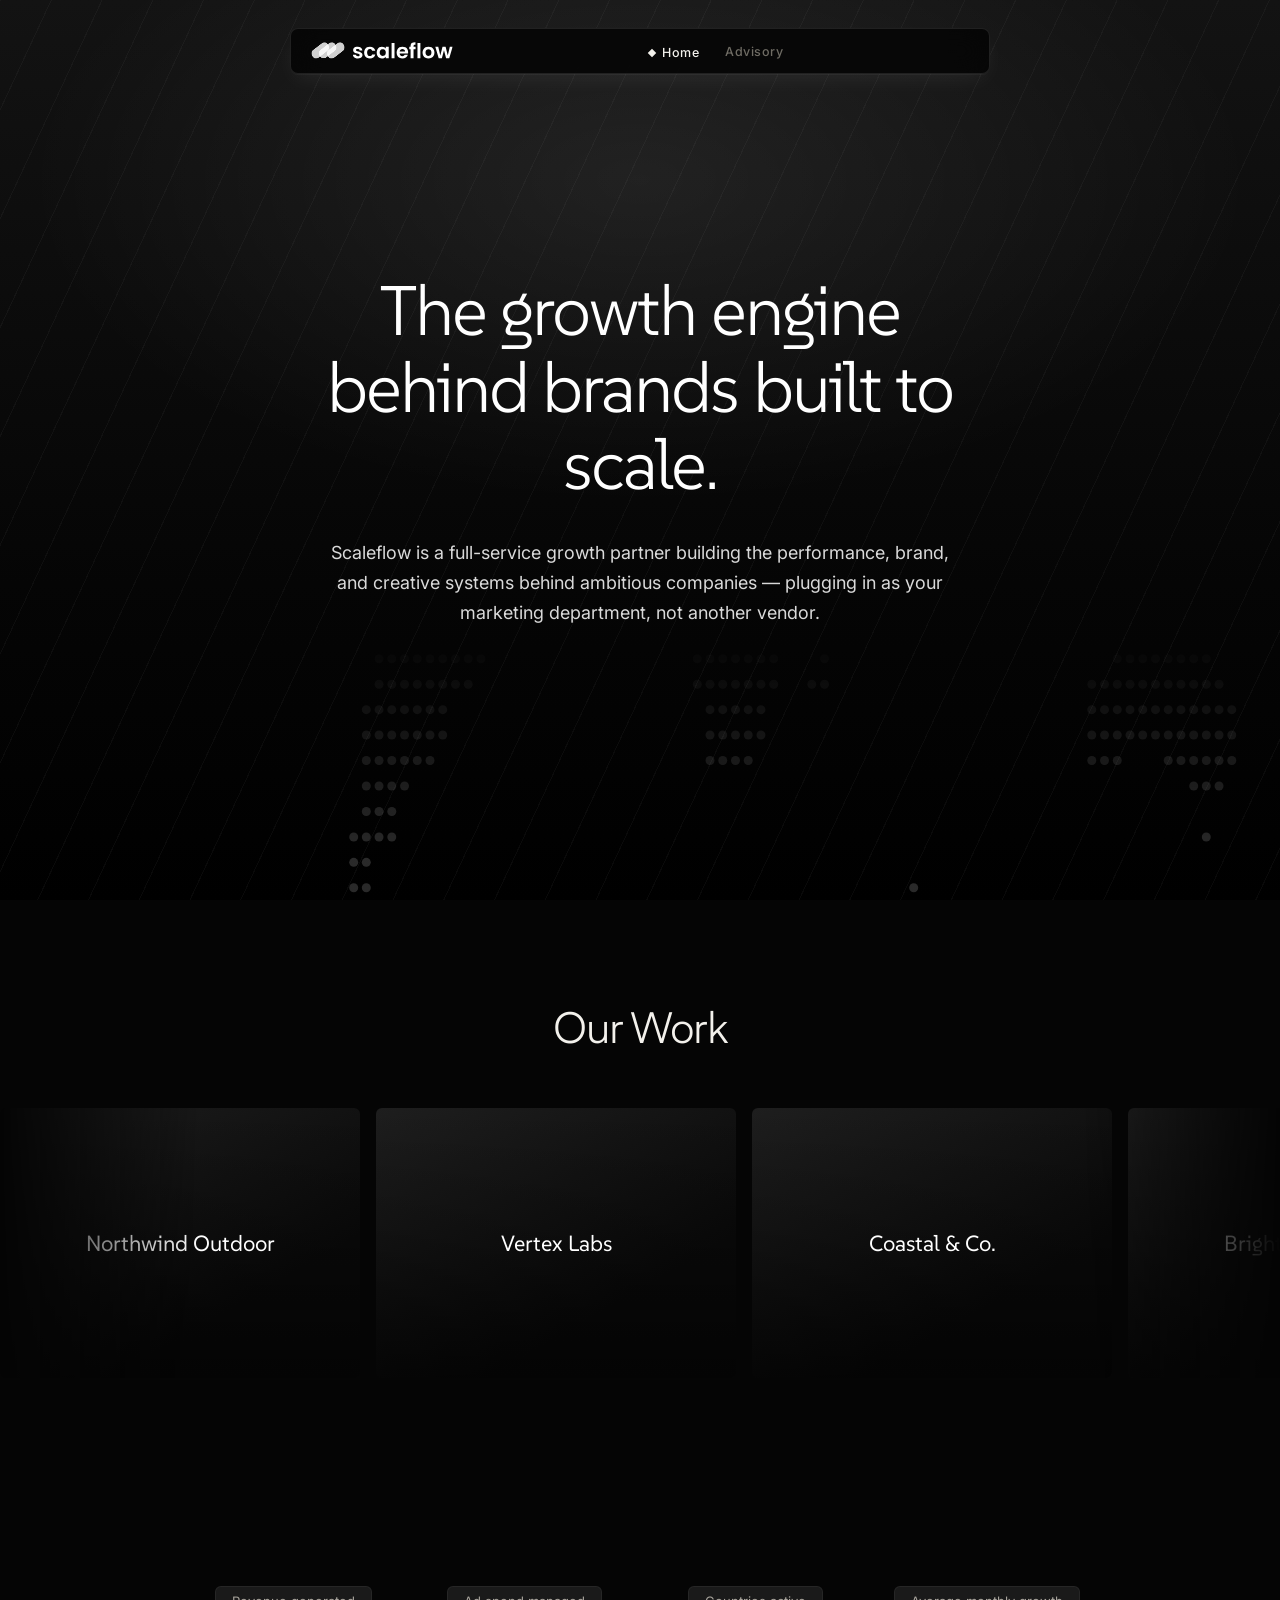
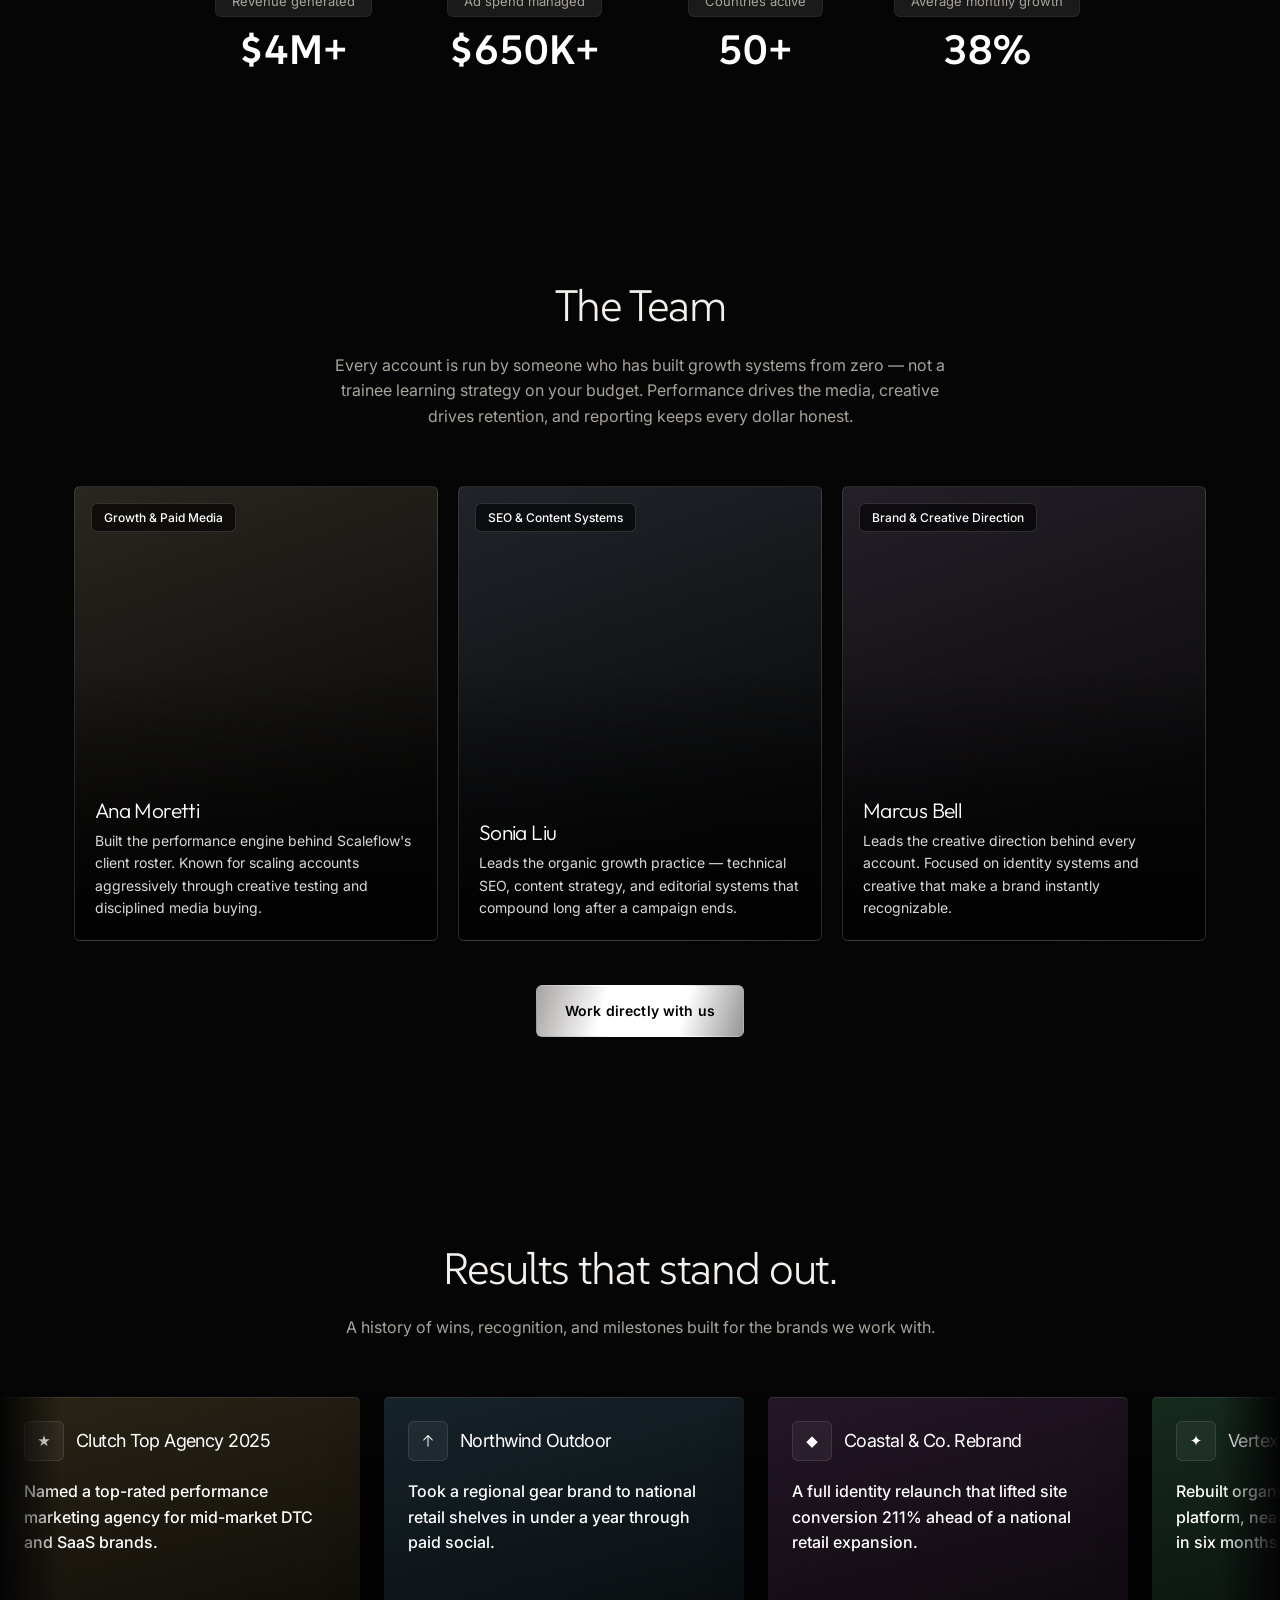
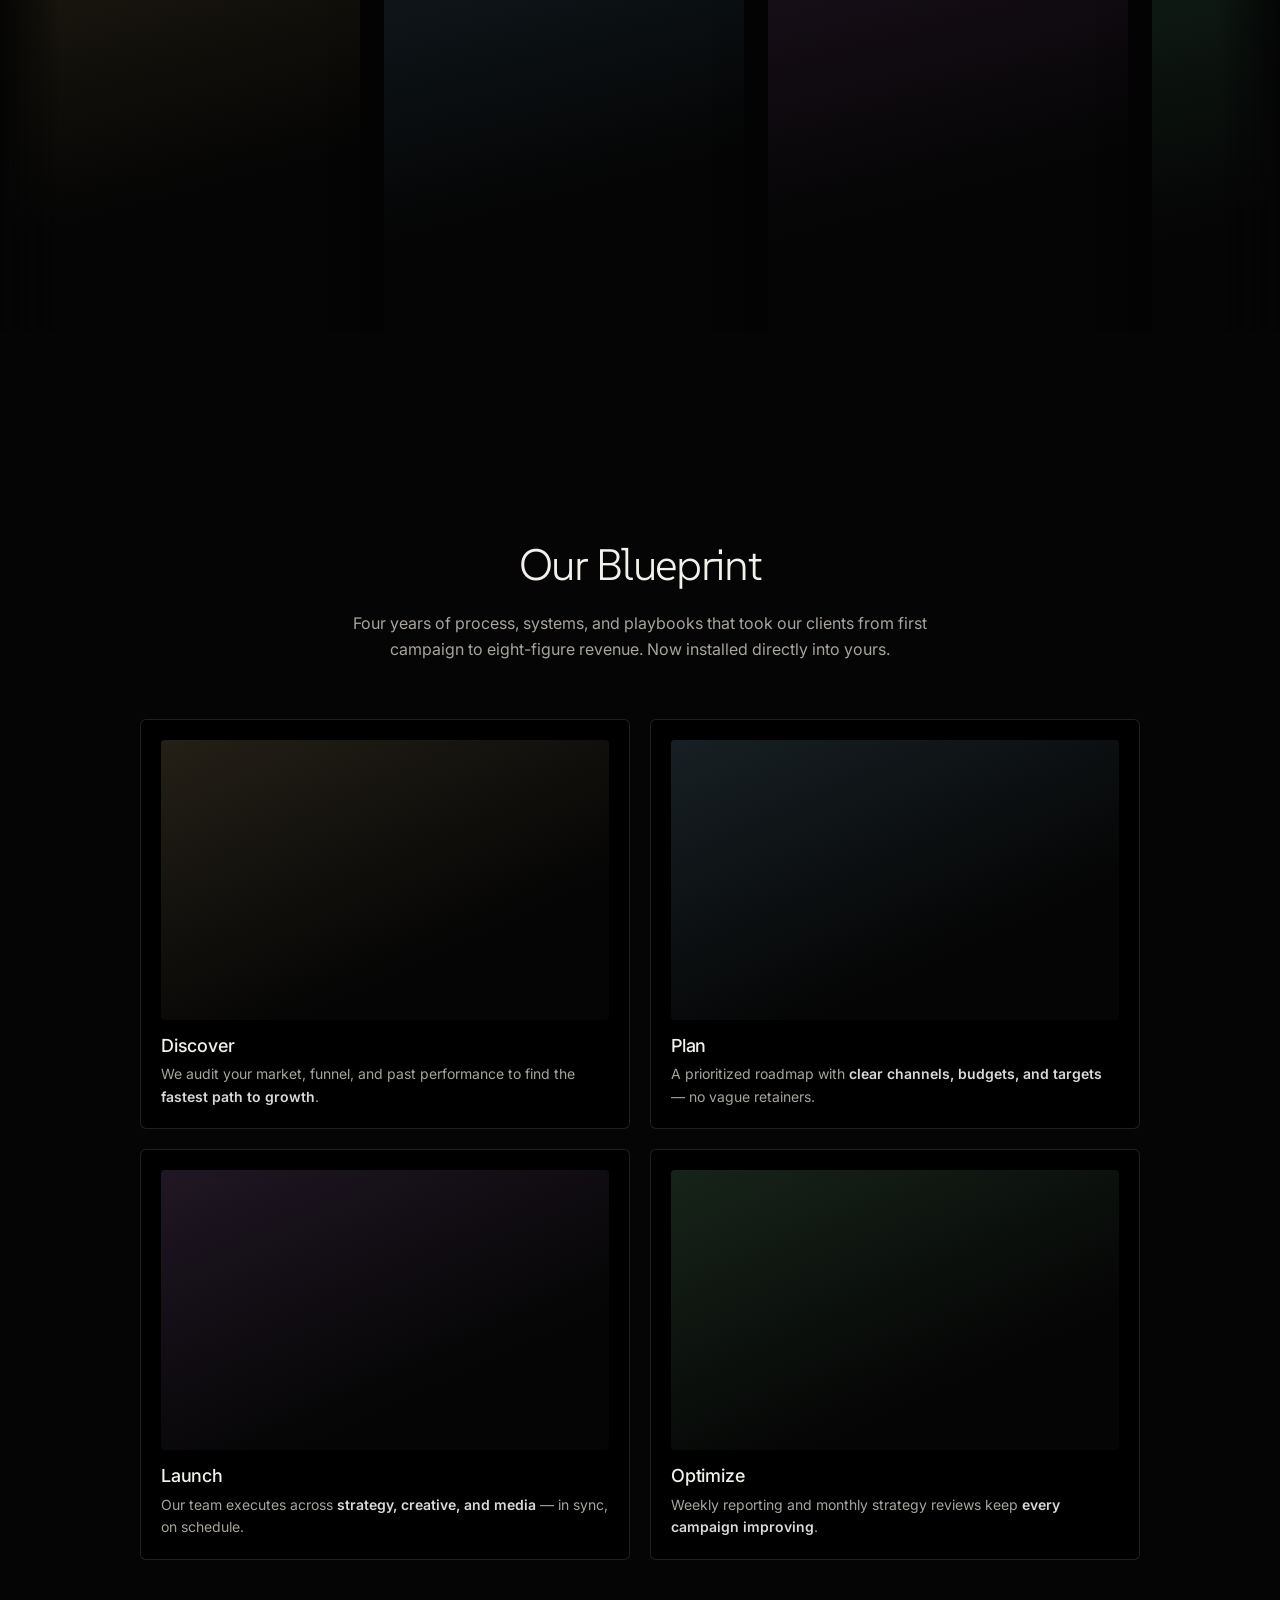
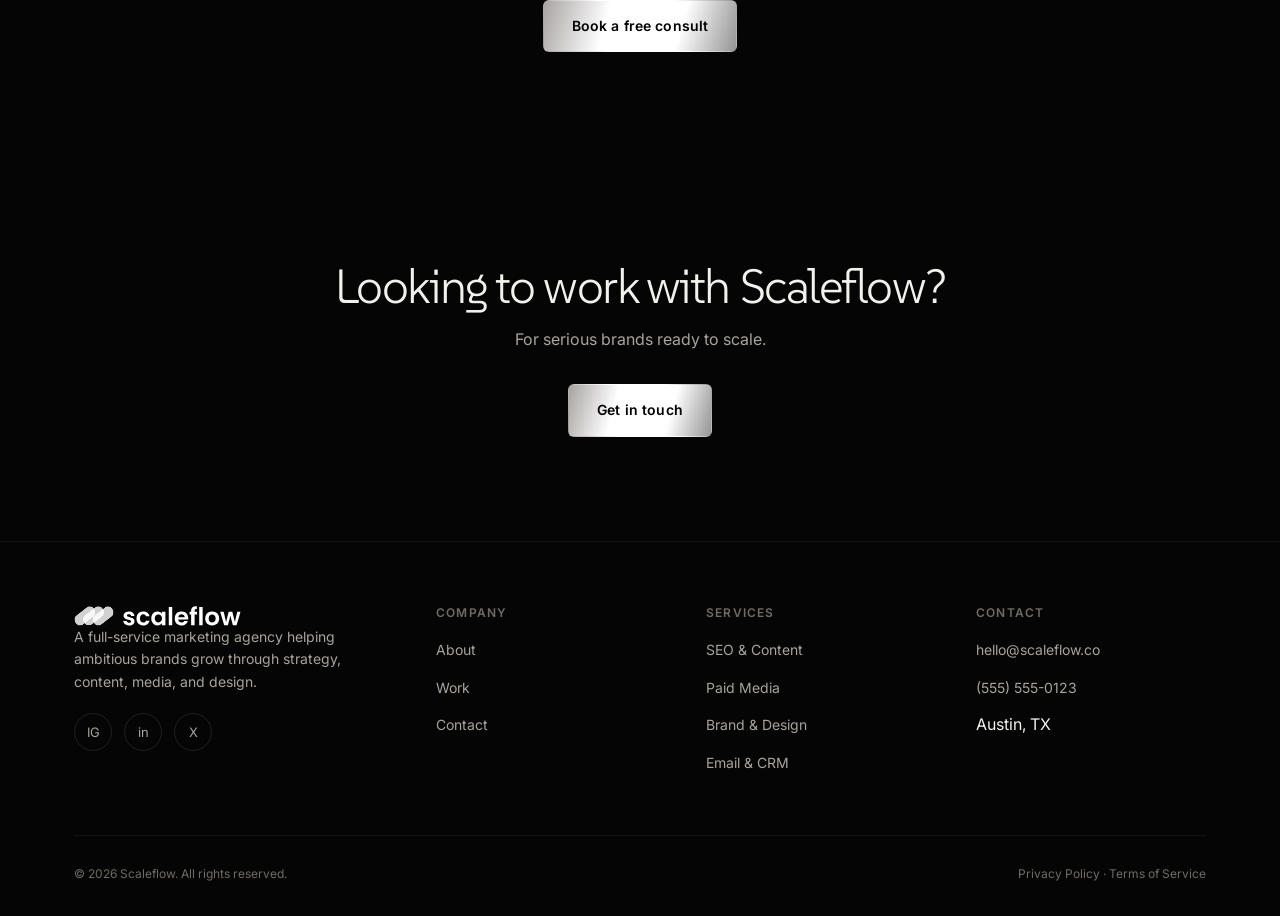
==== index.html @ e38a8d6c "Update countries active stat to 50+ and make stat numbers bolder Co-Authored-By: Claude Sonnet 5 <no" ====
<!DOCTYPE html>
<html lang="en">
<head>
  <meta charset="UTF-8" />
  <meta name="viewport" content="width=device-width, initial-scale=1.0" />
  <title>Scaleflow — Marketing Agency</title>
  <meta name="description" content="Scaleflow is a full-service marketing agency helping ambitious brands grow through strategy, content, paid media, and design." />
  <link rel="icon" type="image/svg+xml" href="images/Scaleflow (1).svg" />
  <link rel="preconnect" href="https://fonts.googleapis.com" />
  <link rel="preconnect" href="https://fonts.gstatic.com" crossorigin />
  <link href="https://fonts.googleapis.com/css2?family=Inter:wght@400;500;600;700&family=Outfit:wght@300;400;500;600;700&family=SUSE:wght@300;400;500;600&family=Cinzel:wght@400;500;600&display=swap" rel="stylesheet" />
  <link rel="stylesheet" href="css/styles.css" />
</head>
<body>

  <header class="site-header">
    <nav class="nav">
      <a href="index.html" class="brand"><img src="images/Scaleflow (3)-cropped.svg" alt="Scaleflow" class="brand-logo" /></a>
      <ul class="nav-links">
        <li><a href="index.html">Home</a></li>
        <li><a href="advisory.html">Advisory</a></li>
      </ul>
      <div class="nav-cta">
        <button class="nav-toggle" aria-label="Toggle menu" aria-expanded="false">
          <span></span><span></span><span></span>
        </button>
      </div>
    </nav>
  </header>

  <main>

    <!-- Hero -->
    <section class="real-hero">
      <img class="world-dots" src="images/world-dots.svg" alt="" aria-hidden="true" />
      <div class="container">
        <h1>The growth engine behind brands built to scale.</h1>
        <p>Scaleflow is a full-service growth partner building the performance, brand, and creative systems behind ambitious companies — plugging in as your marketing department, not another vendor.</p>
      </div>
    </section>

    <!-- Our Work (mirrors "Our Brands") -->
    <section>
      <div class="container">
        <h2 style="text-align:center; font-size: clamp(30px, 4.4vw, 44px);">Our Work</h2>
      </div>
      <div class="brand-marquee-wrap" style="margin-top:56px;">
        <div class="brand-marquee-track">
          <div class="brand-tile"><span>Northwind Outdoor</span></div>
          <div class="brand-tile"><span>Vertex Labs</span></div>
          <div class="brand-tile"><span>Coastal &amp; Co.</span></div>
          <div class="brand-tile"><span>Brightfield Goods</span></div>
          <div class="brand-tile"><span>Loop Studio</span></div>
          <div class="brand-tile"><span>Meridian Legal</span></div>
          <div class="brand-tile"><span>Northwind Outdoor</span></div>
          <div class="brand-tile"><span>Vertex Labs</span></div>
          <div class="brand-tile"><span>Coastal &amp; Co.</span></div>
          <div class="brand-tile"><span>Brightfield Goods</span></div>
          <div class="brand-tile"><span>Loop Studio</span></div>
          <div class="brand-tile"><span>Meridian Legal</span></div>
        </div>
      </div>
    </section>

    <!-- What We've Built -->
    <section>
      <div class="container">
        <div class="stat-strip">
          <div class="stat-strip-item">
            <div class="label">Revenue generated</div>
            <div class="num">$4M+</div>
          </div>
          <div class="stat-strip-item">
            <div class="label">Ad spend managed</div>
            <div class="num">$650K+</div>
          </div>
          <div class="stat-strip-item">
            <div class="label">Countries active</div>
            <div class="num">50+</div>
          </div>
          <div class="stat-strip-item">
            <div class="label">Average monthly growth</div>
            <div class="num">38%</div>
          </div>
        </div>
      </div>
    </section>

    <!-- The Team (mirrors "The Founders") -->
    <section>
      <div class="container">
        <h2 style="text-align:center; font-size: clamp(30px, 4.4vw, 44px);">The Team</h2>
        <div class="founders-intro">
          <p>Every account is run by someone who has built growth systems from zero — not a trainee learning strategy on your budget. Performance drives the media, creative drives retention, and reporting keeps every dollar honest.</p>
        </div>
        <div class="founder-grid">
          <div class="founder-card" style="--founder-tone:#2a2620;">
            <span class="founder-role">Growth &amp; Paid Media</span>
            <div class="founder-text">
              <h3>Ana Moretti</h3>
              <p>Built the performance engine behind Scaleflow's client roster. Known for scaling accounts aggressively through creative testing and disciplined media buying.</p>
            </div>
          </div>
          <div class="founder-card" style="--founder-tone:#20242a;">
            <span class="founder-role">SEO &amp; Content Systems</span>
            <div class="founder-text">
              <h3>Sonia Liu</h3>
              <p>Leads the organic growth practice — technical SEO, content strategy, and editorial systems that compound long after a campaign ends.</p>
            </div>
          </div>
          <div class="founder-card" style="--founder-tone:#241f28;">
            <span class="founder-role">Brand &amp; Creative Direction</span>
            <div class="founder-text">
              <h3>Marcus Bell</h3>
              <p>Leads the creative direction behind every account. Focused on identity systems and creative that make a brand instantly recognizable.</p>
            </div>
          </div>
        </div>
        <div class="work-with-us">
          <a href="contact.html" class="btn btn-primary">Work directly with us</a>
        </div>
      </div>
    </section>

    <!-- Recognition (mirrors "Brands that stand out") -->
    <section>
      <div class="container">
        <h2 style="text-align:center; font-size: clamp(30px, 4.4vw, 44px);">Results that stand out.</h2>
        <p style="text-align:center; max-width:640px; margin:16px auto 0;">A history of wins, recognition, and milestones built for the brands we work with.</p>
      </div>
      <div class="accolade-strip" style="margin-top:56px;">
        <div class="accolade-track">
          <div class="accolade-card" style="--accolade-tone:#2a2416;">
            <div class="accolade-card-inner">
              <div class="accolade-card-head"><div class="mark">★</div><h4>Clutch Top Agency 2025</h4></div>
              <p>Named a top-rated performance marketing agency for mid-market DTC and SaaS brands.</p>
            </div>
          </div>
          <div class="accolade-card" style="--accolade-tone:#16232a;">
            <div class="accolade-card-inner">
              <div class="accolade-card-head"><div class="mark">↑</div><h4>Northwind Outdoor</h4></div>
              <p>Took a regional gear brand to national retail shelves in under a year through paid social.</p>
            </div>
          </div>
          <div class="accolade-card" style="--accolade-tone:#241626;">
            <div class="accolade-card-inner">
              <div class="accolade-card-head"><div class="mark">◆</div><h4>Coastal &amp; Co. Rebrand</h4></div>
              <p>A full identity relaunch that lifted site conversion 211% ahead of a national retail expansion.</p>
            </div>
          </div>
          <div class="accolade-card" style="--accolade-tone:#162a1e;">
            <div class="accolade-card-inner">
              <div class="accolade-card-head"><div class="mark">✦</div><h4>Vertex Labs SEO</h4></div>
              <p>Rebuilt organic pipeline for a B2B SaaS platform, nearly tripling qualified traffic in six months.</p>
            </div>
          </div>
          <div class="accolade-card" style="--accolade-tone:#2a1e16;">
            <div class="accolade-card-inner">
              <div class="accolade-card-head"><div class="mark">◐</div><h4>Meta Agency Partner</h4></div>
              <p>Recognized as a certified partner for performance creative and media buying at scale.</p>
            </div>
          </div>
          <div class="accolade-card" style="--accolade-tone:#1e1e2a;">
            <div class="accolade-card-inner">
              <div class="accolade-card-head"><div class="mark">⬡</div><h4>Brightfield Goods</h4></div>
              <p>Made email the top revenue channel with lifecycle flows and segmentation that stuck.</p>
            </div>
          </div>
          <div class="accolade-card" style="--accolade-tone:#2a2416;">
            <div class="accolade-card-inner">
              <div class="accolade-card-head"><div class="mark">★</div><h4>Clutch Top Agency 2025</h4></div>
              <p>Named a top-rated performance marketing agency for mid-market DTC and SaaS brands.</p>
            </div>
          </div>
          <div class="accolade-card" style="--accolade-tone:#16232a;">
            <div class="accolade-card-inner">
              <div class="accolade-card-head"><div class="mark">↑</div><h4>Northwind Outdoor</h4></div>
              <p>Took a regional gear brand to national retail shelves in under a year through paid social.</p>
            </div>
          </div>
          <div class="accolade-card" style="--accolade-tone:#241626;">
            <div class="accolade-card-inner">
              <div class="accolade-card-head"><div class="mark">◆</div><h4>Coastal &amp; Co. Rebrand</h4></div>
              <p>A full identity relaunch that lifted site conversion 211% ahead of a national retail expansion.</p>
            </div>
          </div>
          <div class="accolade-card" style="--accolade-tone:#162a1e;">
            <div class="accolade-card-inner">
              <div class="accolade-card-head"><div class="mark">✦</div><h4>Vertex Labs SEO</h4></div>
              <p>Rebuilt organic pipeline for a B2B SaaS platform, nearly tripling qualified traffic in six months.</p>
            </div>
          </div>
        </div>
      </div>
    </section>

    <!-- Our Blueprint -->
    <section>
      <div class="container">
        <h2 style="text-align:center; font-size: clamp(30px, 4.4vw, 44px);">Our Blueprint</h2>
        <p style="text-align:center; max-width:640px; margin:16px auto 0;">Four years of process, systems, and playbooks that took our clients from first campaign to eight-figure revenue. Now installed directly into yours.</p>
        <div class="blueprint-grid" style="margin-top:56px;">
          <div class="blueprint-card">
            <div class="blueprint-media" style="--blueprint-tone:#242017;"></div>
            <h3>Discover</h3>
            <p>We audit your market, funnel, and past performance to find the <strong>fastest path to growth</strong>.</p>
          </div>
          <div class="blueprint-card">
            <div class="blueprint-media" style="--blueprint-tone:#172024;"></div>
            <h3>Plan</h3>
            <p>A prioritized roadmap with <strong>clear channels, budgets, and targets</strong> — no vague retainers.</p>
          </div>
          <div class="blueprint-card">
            <div class="blueprint-media" style="--blueprint-tone:#201724;"></div>
            <h3>Launch</h3>
            <p>Our team executes across <strong>strategy, creative, and media</strong> — in sync, on schedule.</p>
          </div>
          <div class="blueprint-card">
            <div class="blueprint-media" style="--blueprint-tone:#17241a;"></div>
            <h3>Optimize</h3>
            <p>Weekly reporting and monthly strategy reviews keep <strong>every campaign improving</strong>.</p>
          </div>
        </div>
        <div style="text-align:center; margin-top:40px;">
          <a href="contact.html" class="btn btn-primary">Book a free consult</a>
        </div>
      </div>
    </section>

    <!-- Closing CTA -->
    <section>
      <div class="exclusive-cta">
        <h2>Looking to work with Scaleflow?</h2>
        <p>For serious brands ready to scale.</p>
        <a href="contact.html" class="btn btn-primary">Get in touch</a>
      </div>
    </section>

  </main>

  <footer class="site-footer">
    <div class="container">
      <div class="footer-grid">
        <div class="footer-col footer-brand">
          <a href="index.html" class="brand"><img src="images/Scaleflow (3)-cropped.svg" alt="Scaleflow" class="brand-logo" /></a>
          <p>A full-service marketing agency helping ambitious brands grow through strategy, content, media, and design.</p>
          <div class="footer-social">
            <a href="#" aria-label="Instagram">IG</a>
            <a href="#" aria-label="LinkedIn">in</a>
            <a href="#" aria-label="X / Twitter">X</a>
          </div>
        </div>
        <div class="footer-col">
          <h4>Company</h4>
          <ul>
            <li><a href="about.html">About</a></li>
            <li><a href="work.html">Work</a></li>
            <li><a href="contact.html">Contact</a></li>
          </ul>
        </div>
        <div class="footer-col">
          <h4>Services</h4>
          <ul>
            <li><a href="services.html#seo">SEO &amp; Content</a></li>
            <li><a href="services.html#paid">Paid Media</a></li>
            <li><a href="services.html#brand">Brand &amp; Design</a></li>
            <li><a href="services.html#email">Email &amp; CRM</a></li>
          </ul>
        </div>
        <div class="footer-col">
          <h4>Contact</h4>
          <ul>
            <li><a href="mailto:hello@scaleflow.co">hello@scaleflow.co</a></li>
            <li><a href="tel:+15555550123">(555) 555-0123</a></li>
            <li>Austin, TX</li>
          </ul>
        </div>
      </div>
      <div class="footer-bottom">
        <span>© <span id="year"></span> Scaleflow. All rights reserved.</span>
        <span>Privacy Policy · Terms of Service</span>
      </div>
    </div>
  </footer>

  <script src="js/main.js"></script>
</body>
</html>
---- css/styles.css ----
/* ==========================================================================
   Scaleflow — global styles
   ========================================================================== */

:root {
  --color-bg: #050505;
  --color-bg-alt: #0a0a0a;
  --color-surface: #101010;
  --color-surface-2: #161615;
  --color-border: rgba(255, 255, 255, 0.1);
  --color-border-soft: rgba(255, 255, 255, 0.06);
  --color-text: #f3f1ec;
  --color-text-dim: #a8a49c;
  --color-text-faint: #6f6c64;
  --color-accent: #c9a463;
  --color-accent-soft: #e7cd9a;
  --color-accent-deep: #9a7a4b;
  --color-accent-ink: #16130c;

  --font-display: "SUSE", system-ui, -apple-system, sans-serif;
  --font-name: "Outfit", system-ui, -apple-system, sans-serif;
  --font-serif: "Cinzel", "Iowan Old Style", "Palatino Linotype", serif;
  --font-body: "Inter", system-ui, -apple-system, sans-serif;

  --container: 1180px;
  --radius-sm: 6px;
  --radius-md: 10px;
  --radius-lg: 18px;

  --shadow-soft: 0 30px 80px -30px rgba(0, 0, 0, 0.8);
}

*,
*::before,
*::after {
  box-sizing: border-box;
}

html {
  scroll-behavior: smooth;
}

body {
  margin: 0;
  background: var(--color-bg);
  color: var(--color-text);
  font-family: var(--font-body);
  font-size: 16px;
  line-height: 1.6;
  -webkit-font-smoothing: antialiased;
}

img {
  max-width: 100%;
  display: block;
}

a {
  color: inherit;
  text-decoration: none;
}

ul {
  margin: 0;
  padding: 0;
  list-style: none;
}

h1, h2, h3, h4 {
  font-family: var(--font-display);
  font-weight: 300;
  line-height: 1.1;
  margin: 0 0 0.5em;
  letter-spacing: -0.03em;
}

p {
  margin: 0 0 1em;
  color: var(--color-text-dim);
}

.container {
  width: 100%;
  max-width: var(--container);
  margin: 0 auto;
  padding: 0 24px;
}

section {
  padding: 104px 0;
}

@media (max-width: 720px) {
  section {
    padding: 64px 0;
  }
}

.eyebrow {
  display: inline-flex;
  align-items: center;
  gap: 10px;
  font-family: var(--font-serif);
  font-size: 12px;
  font-weight: 500;
  letter-spacing: 0.22em;
  text-transform: uppercase;
  color: var(--color-accent);
  margin-bottom: 20px;
}

.eyebrow::before {
  content: "";
  width: 22px;
  height: 1px;
  background: var(--color-accent-deep);
  display: inline-block;
}

.section-head {
  max-width: 640px;
  margin-bottom: 56px;
}

.section-head.center {
  margin-left: auto;
  margin-right: auto;
  text-align: center;
}

.section-head .eyebrow {
  justify-content: flex-start;
}

.section-head.center .eyebrow {
  justify-content: center;
}

.section-head p {
  font-size: 17px;
}

/* ---------- buttons ---------- */

.btn {
  display: inline-flex;
  align-items: center;
  justify-content: center;
  gap: 10px;
  padding: 14px 28px;
  border-radius: var(--radius-sm);
  font-family: var(--font-body);
  font-weight: 600;
  font-size: 14px;
  letter-spacing: 0.01em;
  border: 1px solid transparent;
  cursor: pointer;
  transition: transform 0.18s ease, background 0.18s ease, color 0.18s ease, border-color 0.18s ease, opacity 0.18s ease;
  white-space: nowrap;
}

.btn:hover {
  transform: translateY(-1px);
}

.btn-primary {
  background: linear-gradient(-74deg, #959595 0%, #fff 30%, #fff 67%, #a8a3a3 100%);
  color: #000;
}

.btn-primary:hover {
  opacity: 0.9;
}

.btn-ghost {
  background: transparent;
  color: var(--color-text);
  border-color: var(--color-border);
}

.btn-ghost:hover {
  border-color: rgba(255, 255, 255, 0.4);
  box-shadow: 0 0 14px rgba(255, 255, 255, 0.06);
}

.btn-primary:hover {
  box-shadow: 0 0 16px rgba(255, 255, 255, 0.14);
}

.btn-block {
  width: 100%;
}

/* ---------- header / nav ---------- */

.site-header {
  position: fixed;
  top: 14px;
  left: 50%;
  transform: translateX(-50%);
  z-index: 100;
  width: min(700px, calc(100% - 24px));
  border: 1px solid var(--color-border);
  border-radius: 8px;
  background: rgba(5, 5, 5, 0.88);
  backdrop-filter: blur(14px);
  -webkit-backdrop-filter: blur(14px);
  box-shadow: 0 8px 24px -6px rgba(255, 255, 255, 0.08), 0 1px 0 rgba(255, 255, 255, 0.04);
  transition: border-color 0.3s ease, background 0.3s ease, box-shadow 0.3s ease;
}

@media (min-width: 900px) {
  .site-header {
    top: 28px;
  }
}

.nav {
  display: flex;
  align-items: center;
  justify-content: space-between;
  gap: 12px;
  padding: 9px 9px 9px 20px;
  max-width: none;
  margin: 0;
}

.brand {
  display: flex;
  align-items: center;
  color: var(--color-text);
  flex-shrink: 0;
}

.brand-logo {
  height: 17px;
  width: auto;
  display: block;
}

.footer-brand .brand-logo {
  height: 20px;
}

.nav-links {
  display: flex;
  align-items: center;
  gap: 26px;
}

.nav-links a {
  display: inline-flex;
  align-items: center;
  gap: 7px;
  font-size: 12.5px;
  font-weight: 500;
  letter-spacing: 0.04em;
  color: var(--color-text-faint);
  transition: color 0.15s ease, opacity 0.15s ease;
}

.nav-links a:hover {
  opacity: 0.75;
  text-shadow: 0 0 8px rgba(255, 255, 255, 0.22);
}

.nav-links a.active {
  color: var(--color-text);
}

.nav-links a.active::before {
  content: "";
  width: 6px;
  height: 6px;
  background: var(--color-text);
  transform: rotate(45deg);
  display: inline-block;
  flex-shrink: 0;
}

.nav-cta {
  display: flex;
  align-items: center;
  gap: 18px;
  flex-shrink: 0;
}

.nav-toggle {
  display: none;
  flex-direction: column;
  gap: 5px;
  background: none;
  border: none;
  cursor: pointer;
  padding: 6px;
}

.nav-toggle span {
  width: 22px;
  height: 1px;
  background: var(--color-text);
  transition: transform 0.2s ease, opacity 0.2s ease;
}

@media (max-width: 900px) {
  .nav-cta .btn-ghost {
    display: none;
  }

  .nav-toggle {
    display: flex;
  }

  .nav-links {
    position: absolute;
    top: calc(100% + 10px);
    left: 0;
    right: 0;
    flex-direction: column;
    align-items: flex-start;
    gap: 0;
    background: var(--color-bg-alt);
    border: 1px solid var(--color-border);
    border-radius: 8px;
    padding: 8px 20px 16px;
    transform: translateY(-12px);
    opacity: 0;
    pointer-events: none;
    transition: transform 0.25s ease, opacity 0.25s ease;
  }

  .nav-links.open {
    transform: translateY(0);
    opacity: 1;
    pointer-events: auto;
  }

  .nav-links a {
    padding: 14px 0;
    width: 100%;
    border-bottom: 1px solid var(--color-border-soft);
  }
}

/* ---------- glow backdrop (signature sonar-ring motif) ---------- */

.glow-backdrop {
  position: relative;
  overflow: hidden;
  background: var(--color-bg);
}

.glow-backdrop::before {
  content: "";
  position: absolute;
  inset: 0;
  background-image: repeating-radial-gradient(
    circle at 50% 118%,
    rgba(201, 164, 99, 0.16) 0px,
    rgba(201, 164, 99, 0.16) 1px,
    transparent 1px,
    transparent 54px
  );
  -webkit-mask-image: radial-gradient(circle at 50% 118%, black 0%, black 38%, transparent 72%);
  mask-image: radial-gradient(circle at 50% 118%, black 0%, black 38%, transparent 72%);
  pointer-events: none;
}

.glow-backdrop > * {
  position: relative;
}

/* ---------- hero ---------- */

.hero {
  padding: 140px 0 120px;
  text-align: center;
}

.hero-inner {
  max-width: 780px;
  margin: 0 auto;
}

.hero h1 {
  font-size: clamp(38px, 6vw, 68px);
  font-weight: 400;
}

.hero-lede {
  font-size: 18px;
  max-width: 520px;
  margin: 0 auto 40px;
}

.hero-actions {
  display: flex;
  gap: 16px;
  flex-wrap: wrap;
  justify-content: center;
  margin-bottom: 64px;
}

.hero-stats {
  display: flex;
  gap: 56px;
  flex-wrap: wrap;
  justify-content: center;
}

.hero-stat .num {
  font-family: var(--font-display);
  font-size: 30px;
  font-weight: 600;
  color: var(--color-accent);
}

.hero-stat .label {
  font-size: 12px;
  color: var(--color-text-faint);
  text-transform: uppercase;
  letter-spacing: 0.1em;
  margin-top: 4px;
}

@media (max-width: 720px) {
  .hero {
    padding: 96px 0 80px;
  }

  .hero-stats {
    gap: 32px;
  }
}

/* ---------- logo strip ---------- */

.logo-strip {
  padding: 36px 0;
  border-top: 1px solid var(--color-border-soft);
  border-bottom: 1px solid var(--color-border-soft);
  overflow: hidden;
}

.logo-strip-inner {
  display: flex;
  flex-direction: column;
  gap: 20px;
}

.logo-strip .tag {
  font-size: 12px;
  color: var(--color-text-faint);
  text-transform: uppercase;
  letter-spacing: 0.12em;
  white-space: nowrap;
  text-align: center;
}

.marquee {
  overflow: hidden;
  -webkit-mask-image: linear-gradient(90deg, transparent, black 10%, black 90%, transparent);
  mask-image: linear-gradient(90deg, transparent, black 10%, black 90%, transparent);
}

.logo-row {
  display: flex;
  align-items: center;
  gap: 64px;
  width: max-content;
  font-family: var(--font-display);
  font-weight: 500;
  font-size: 19px;
  color: var(--color-text-faint);
  animation: marquee-scroll 28s linear infinite;
}

.logo-row span {
  white-space: nowrap;
  transition: color 0.2s ease;
}

.logo-row span:hover {
  color: var(--color-accent);
}

@keyframes marquee-scroll {
  from { transform: translateX(0); }
  to { transform: translateX(-50%); }
}

@media (prefers-reduced-motion: reduce) {
  .logo-row {
    animation: none;
    flex-wrap: wrap;
    justify-content: center;
  }
}

/* ---------- cards / grids ---------- */

.grid {
  display: grid;
  gap: 1px;
  background: var(--color-border-soft);
  border: 1px solid var(--color-border-soft);
}

.grid-3 {
  grid-template-columns: repeat(3, 1fr);
}

.grid-2 {
  grid-template-columns: repeat(2, 1fr);
}

@media (max-width: 900px) {
  .grid-3 {
    grid-template-columns: repeat(2, 1fr);
  }
}

@media (max-width: 640px) {
  .grid-3,
  .grid-2 {
    grid-template-columns: 1fr;
  }
}

.card {
  background: var(--color-bg);
  padding: 36px 32px;
  transition: background 0.2s ease, box-shadow 0.3s ease;
}

.card:hover {
  background: var(--color-surface);
  box-shadow: inset 0 0 40px rgba(255, 255, 255, 0.025), 0 0 18px rgba(255, 255, 255, 0.03);
}

.card-icon {
  width: 42px;
  height: 42px;
  border-radius: 50%;
  display: grid;
  place-items: center;
  border: 1px solid var(--color-border);
  color: var(--color-accent);
  margin-bottom: 22px;
  font-size: 17px;
  font-family: var(--font-display);
  transition: border-color 0.2s ease;
}

.card:hover .card-icon,
.value-item:hover .card-icon,
.contact-info-item:hover .card-icon {
  border-color: var(--color-accent-deep);
  box-shadow: 0 0 12px rgba(255, 255, 255, 0.08);
}

.card h3 {
  font-size: 19px;
  margin-bottom: 10px;
}

.card p {
  font-size: 15px;
  margin-bottom: 0;
}

.card .learn {
  display: inline-block;
  margin-top: 18px;
  font-size: 13px;
  font-weight: 600;
  letter-spacing: 0.04em;
  color: var(--color-accent);
  border-bottom: 1px solid var(--color-accent-deep);
  padding-bottom: 2px;
}

/* ---------- process ---------- */

.process-list {
  display: flex;
  flex-direction: column;
  border-top: 1px solid var(--color-border-soft);
}

.process-item {
  display: grid;
  grid-template-columns: 90px 1fr;
  gap: 24px;
  padding: 32px 0;
  border-bottom: 1px solid var(--color-border-soft);
  align-items: baseline;
}

.process-item .idx {
  font-family: var(--font-serif);
  font-size: 24px;
  font-weight: 500;
  color: var(--color-accent-deep);
}

.process-item h3 {
  font-size: 20px;
  margin-bottom: 6px;
}

.process-item p {
  margin-bottom: 0;
}

@media (max-width: 640px) {
  .process-item {
    grid-template-columns: 1fr;
    gap: 6px;
  }
}

/* ---------- work / portfolio ---------- */

.work-card {
  overflow: hidden;
  background: var(--color-bg);
  transition: background 0.2s ease, box-shadow 0.3s ease;
}

.work-card:hover {
  background: var(--color-surface);
  box-shadow: inset 0 0 40px rgba(255, 255, 255, 0.025), 0 0 18px rgba(255, 255, 255, 0.03);
}

.work-thumb {
  height: 200px;
  display: flex;
  align-items: flex-end;
  padding: 20px;
  position: relative;
  background: linear-gradient(160deg, #1c1c1c, #0a0a0a);
}

.work-thumb .tag-pill {
  background: rgba(0, 0, 0, 0.5);
  border: 1px solid rgba(255, 255, 255, 0.22);
  color: #fff;
  font-size: 11px;
  font-weight: 600;
  padding: 5px 12px;
  border-radius: 999px;
  text-transform: uppercase;
  letter-spacing: 0.08em;
}

.work-body {
  padding: 28px 32px;
}

.work-body h3 {
  font-size: 18px;
  margin-bottom: 8px;
}

.work-meta {
  display: flex;
  gap: 24px;
  margin-top: 20px;
  padding-top: 20px;
  border-top: 1px solid var(--color-border-soft);
}

.work-meta .stat-num {
  font-family: var(--font-display);
  font-weight: 600;
  color: var(--color-accent);
  font-size: 19px;
  display: block;
}

.work-meta .stat-label {
  font-size: 11px;
  color: var(--color-text-faint);
  text-transform: uppercase;
  letter-spacing: 0.08em;
}

.work-filters {
  display: flex;
  gap: 10px;
  flex-wrap: wrap;
  margin-bottom: 44px;
}

.filter-btn {
  padding: 9px 18px;
  border-radius: 999px;
  border: 1px solid var(--color-border);
  background: transparent;
  color: var(--color-text-dim);
  font-family: var(--font-body);
  font-size: 13px;
  letter-spacing: 0.02em;
  cursor: pointer;
  transition: all 0.15s ease;
}

.filter-btn:hover {
  color: var(--color-text);
  border-color: rgba(255, 255, 255, 0.4);
  box-shadow: 0 0 12px rgba(255, 255, 255, 0.06);
}

.filter-btn.active {
  background: var(--color-accent);
  border-color: var(--color-accent);
  color: var(--color-accent-ink);
  font-weight: 600;
}

/* ---------- testimonials ---------- */

.testimonial-card {
  background: var(--color-bg);
  padding: 36px 32px;
  transition: background 0.2s ease, box-shadow 0.3s ease;
}

.testimonial-card:hover {
  background: var(--color-surface);
  box-shadow: inset 0 0 40px rgba(255, 255, 255, 0.025), 0 0 18px rgba(255, 255, 255, 0.03);
}

.stars {
  color: var(--color-accent);
  letter-spacing: 2px;
  margin-bottom: 18px;
  font-size: 14px;
}

.testimonial-card blockquote {
  margin: 0 0 26px;
  font-size: 16px;
  color: var(--color-text);
  font-family: var(--font-display);
  font-weight: 400;
  line-height: 1.45;
}

.testimonial-person {
  display: flex;
  align-items: center;
  gap: 12px;
}

.avatar {
  width: 40px;
  height: 40px;
  border-radius: 50%;
  border: 1px solid var(--color-border);
  display: grid;
  place-items: center;
  color: var(--color-text);
  font-weight: 500;
  font-family: var(--font-display);
  font-size: 14px;
  transition: box-shadow 0.3s ease;
}

.testimonial-card:hover .avatar {
  box-shadow: 0 0 12px rgba(255, 255, 255, 0.08);
}

.testimonial-person .name {
  font-weight: 600;
  font-size: 14px;
}

.testimonial-person .role {
  font-size: 12px;
  color: var(--color-text-faint);
}

/* ---------- CTA band ---------- */

.cta-band {
  text-align: center;
  position: relative;
  padding: 100px 24px;
  border-top: 1px solid var(--color-border-soft);
  border-bottom: 1px solid var(--color-border-soft);
}

.cta-band h2 {
  font-size: clamp(28px, 4.4vw, 44px);
  font-weight: 400;
  max-width: 640px;
  margin: 0 auto 18px;
  position: relative;
}

.cta-band p {
  max-width: 480px;
  margin: 0 auto 36px;
  position: relative;
}

.cta-band .btn-row {
  display: flex;
  gap: 16px;
  justify-content: center;
  flex-wrap: wrap;
  position: relative;
}

@media (max-width: 640px) {
  .cta-band {
    padding: 64px 24px;
  }
}

/* ---------- footer ---------- */

.site-footer {
  border-top: 1px solid var(--color-border-soft);
  padding: 64px 0 32px;
}

.footer-grid {
  display: grid;
  grid-template-columns: 1.4fr 1fr 1fr 1fr;
  gap: 40px;
  margin-bottom: 48px;
}

@media (max-width: 900px) {
  .footer-grid {
    grid-template-columns: 1fr 1fr;
  }
}

@media (max-width: 560px) {
  .footer-grid {
    grid-template-columns: 1fr;
  }
}

.footer-col h4 {
  font-size: 12px;
  text-transform: uppercase;
  letter-spacing: 0.1em;
  color: var(--color-text-faint);
  margin-bottom: 18px;
  font-family: var(--font-body);
  font-weight: 600;
}

.footer-col ul li {
  margin-bottom: 12px;
}

.footer-col ul a {
  font-size: 14px;
  color: var(--color-text-dim);
  transition: color 0.15s ease;
}

.footer-col ul a:hover {
  color: var(--color-text);
}

.footer-brand p {
  font-size: 14px;
  max-width: 280px;
}

.footer-social {
  display: flex;
  gap: 12px;
  margin-top: 20px;
}

.footer-social a {
  width: 38px;
  height: 38px;
  border-radius: 50%;
  border: 1px solid var(--color-border);
  display: grid;
  place-items: center;
  font-size: 13px;
  color: var(--color-text-dim);
  transition: all 0.15s ease;
}

.footer-social a:hover {
  border-color: var(--color-accent-deep);
  color: var(--color-accent);
  box-shadow: 0 0 12px rgba(255, 255, 255, 0.08);
}

.footer-bottom {
  display: flex;
  justify-content: space-between;
  align-items: center;
  flex-wrap: wrap;
  gap: 12px;
  padding-top: 28px;
  border-top: 1px solid var(--color-border-soft);
  font-size: 12px;
  color: var(--color-text-faint);
}

/* ---------- page hero (inner pages) ---------- */

.page-hero {
  padding: 88px 0 64px;
  border-bottom: 1px solid var(--color-border-soft);
  text-align: center;
}

.page-hero .container {
  max-width: 720px;
}

.page-hero h1 {
  font-size: clamp(32px, 5.4vw, 52px);
  font-weight: 400;
}

.page-hero p {
  font-size: 17px;
}

.breadcrumb {
  font-size: 12px;
  color: var(--color-text-faint);
  margin-bottom: 20px;
  text-transform: uppercase;
  letter-spacing: 0.1em;
}

.breadcrumb a {
  color: var(--color-text-faint);
}

.breadcrumb a:hover {
  color: var(--color-text);
}

/* ---------- services detail ---------- */

.service-detail {
  display: grid;
  grid-template-columns: 60px 1fr;
  gap: 28px;
  padding: 44px 0;
  border-bottom: 1px solid var(--color-border-soft);
}

.service-detail:last-child {
  border-bottom: none;
}

.service-detail .num {
  font-family: var(--font-serif);
  font-size: 15px;
  color: var(--color-accent-deep);
  font-weight: 500;
}

.service-detail h3 {
  font-size: 25px;
  font-weight: 400;
  margin-bottom: 12px;
}

.service-detail .tags {
  display: flex;
  gap: 8px;
  flex-wrap: wrap;
  margin-top: 20px;
}

.service-detail .tags span {
  font-size: 11px;
  padding: 6px 13px;
  border-radius: 999px;
  color: var(--color-text-dim);
  border: 1px solid var(--color-border);
  text-transform: uppercase;
  letter-spacing: 0.05em;
}

@media (max-width: 640px) {
  .service-detail {
    grid-template-columns: 1fr;
    gap: 12px;
  }
}

/* ---------- pricing ---------- */

.pricing-card {
  background: var(--color-bg);
  border: 1px solid var(--color-border);
  border-radius: var(--radius-md);
  padding: 40px 32px;
  display: flex;
  flex-direction: column;
  transition: border-color 0.3s ease, box-shadow 0.3s ease;
}

.pricing-card:hover {
  border-color: rgba(255, 255, 255, 0.25);
  box-shadow: 0 0 20px rgba(255, 255, 255, 0.05);
}

.pricing-card.featured {
  border-color: var(--color-accent-deep);
  background: var(--color-surface);
  position: relative;
}

.pricing-badge {
  position: absolute;
  top: -14px;
  right: 24px;
  background: linear-gradient(135deg, var(--color-accent-soft), var(--color-accent-deep));
  color: var(--color-accent-ink);
  font-size: 11px;
  font-weight: 700;
  padding: 6px 14px;
  border-radius: 999px;
  text-transform: uppercase;
  letter-spacing: 0.06em;
}

.pricing-card h3 {
  font-weight: 400;
  font-size: 20px;
}

.pricing-card .price {
  font-family: var(--font-display);
  font-size: 40px;
  font-weight: 400;
  margin: 16px 0 4px;
}

.pricing-card .price span {
  font-size: 13px;
  color: var(--color-text-faint);
  font-weight: 400;
  font-family: var(--font-body);
}

.pricing-card ul {
  margin: 26px 0 30px;
  flex-grow: 1;
}

.pricing-card ul li {
  font-size: 14px;
  color: var(--color-text-dim);
  padding: 8px 0;
  display: flex;
  gap: 10px;
  align-items: flex-start;
  border-top: 1px solid var(--color-border-soft);
}

.pricing-card ul li:first-child {
  border-top: none;
}

.pricing-card ul li::before {
  content: "＋";
  color: var(--color-text-faint);
}

/* ---------- team ---------- */

.team-card {
  text-align: center;
}

.team-avatar {
  width: 100%;
  aspect-ratio: 1;
  border-radius: var(--radius-md);
  background: var(--color-surface);
  border: 1px solid var(--color-border);
  display: grid;
  place-items: center;
  font-family: var(--font-display);
  font-size: 30px;
  font-weight: 400;
  color: var(--color-text);
  margin-bottom: 18px;
  transition: box-shadow 0.3s ease, border-color 0.3s ease;
}

.team-card:hover .team-avatar {
  border-color: rgba(255, 255, 255, 0.25);
  box-shadow: 0 0 20px rgba(255, 255, 255, 0.07);
}

.team-card h3 {
  font-size: 16px;
  margin-bottom: 2px;
  font-weight: 500;
}

.team-card .role {
  font-size: 12px;
  color: var(--color-text-faint);
  text-transform: uppercase;
  letter-spacing: 0.05em;
}

/* ---------- values ---------- */

.value-item {
  display: flex;
  gap: 20px;
  align-items: flex-start;
  padding: 28px 0;
  border-bottom: 1px solid var(--color-border-soft);
  transition: border-color 0.3s ease;
}

.value-item:hover {
  border-color: rgba(255, 255, 255, 0.18);
}

.value-item .card-icon {
  flex-shrink: 0;
  margin-bottom: 0;
}

.value-item h3 {
  font-size: 17px;
  margin-bottom: 6px;
  font-weight: 500;
}

.value-item p {
  font-size: 14px;
  margin-bottom: 0;
}

/* ---------- contact ---------- */

.contact-grid {
  display: grid;
  grid-template-columns: 1fr 1fr;
  gap: 64px;
  align-items: flex-start;
}

@media (max-width: 900px) {
  .contact-grid {
    grid-template-columns: 1fr;
  }
}

.contact-info-item {
  display: flex;
  gap: 18px;
  padding: 22px 0;
  border-bottom: 1px solid var(--color-border-soft);
}

.contact-info-item:first-child {
  padding-top: 0;
}

.contact-info-item .card-icon {
  margin-bottom: 0;
  flex-shrink: 0;
}

.contact-info-item h4 {
  font-size: 14px;
  margin-bottom: 4px;
  font-weight: 500;
}

.contact-info-item p {
  font-size: 14px;
  margin-bottom: 0;
}

.form-field {
  margin-bottom: 22px;
}

.form-field label {
  display: block;
  font-size: 12px;
  font-weight: 600;
  color: var(--color-text-faint);
  margin-bottom: 9px;
  text-transform: uppercase;
  letter-spacing: 0.08em;
}

.form-field input,
.form-field select,
.form-field textarea {
  width: 100%;
  background: var(--color-surface);
  border: 1px solid var(--color-border);
  border-radius: var(--radius-sm);
  padding: 13px 16px;
  color: var(--color-text);
  font-family: var(--font-body);
  font-size: 15px;
  transition: border-color 0.15s ease;
}

.form-field input:focus,
.form-field select:focus,
.form-field textarea:focus {
  outline: none;
  border-color: var(--color-accent-deep);
  box-shadow: 0 0 14px rgba(255, 255, 255, 0.05);
}

.form-field textarea {
  resize: vertical;
  min-height: 120px;
}

.form-row {
  display: grid;
  grid-template-columns: 1fr 1fr;
  gap: 16px;
}

@media (max-width: 560px) {
  .form-row {
    grid-template-columns: 1fr;
  }
}

.form-note {
  font-size: 12px;
  color: var(--color-text-faint);
  margin-top: 16px;
}

.form-success {
  display: none;
  background: var(--color-surface);
  border: 1px solid var(--color-border);
  border-radius: var(--radius-md);
  padding: 36px;
  text-align: center;
}

.form-success.visible {
  display: block;
}

.form-success .icon {
  width: 50px;
  height: 50px;
  border-radius: 50%;
  border: 1px solid var(--color-border);
  color: var(--color-text);
  display: grid;
  place-items: center;
  margin: 0 auto 18px;
  font-size: 20px;
  font-family: var(--font-display);
}

.form-success h3 {
  font-weight: 400;
}

/* ---------- faq ---------- */

.faq-list {
  display: flex;
  flex-direction: column;
  gap: 10px;
}

.faq-item {
  border: 1px solid var(--color-border-soft);
  border-radius: var(--radius-sm);
  padding: 0 22px;
  transition: border-color 0.3s ease, box-shadow 0.3s ease;
}

.faq-item:hover {
  border-color: rgba(255, 255, 255, 0.2);
  box-shadow: 0 0 14px rgba(255, 255, 255, 0.04);
}

.faq-question {
  width: 100%;
  background: none;
  border: none;
  color: var(--color-text);
  text-align: left;
  padding: 22px 0;
  font-family: var(--font-body);
  font-size: 15px;
  font-weight: 600;
  cursor: pointer;
  display: flex;
  justify-content: space-between;
  align-items: center;
  gap: 20px;
}

.faq-icon {
  font-size: 17px;
  color: var(--color-text-faint);
  transition: transform 0.2s ease;
  flex-shrink: 0;
}

.faq-item.open .faq-icon {
  transform: rotate(45deg);
}

.faq-answer {
  max-height: 0;
  overflow: hidden;
  transition: max-height 0.25s ease;
}

.faq-answer p {
  padding-bottom: 22px;
  font-size: 14px;
  margin: 0;
}

/* ---------- reveal animation ---------- */

.reveal {
  opacity: 0;
  transform: translateY(18px);
  transition: opacity 0.6s ease, transform 0.6s ease;
}

.reveal.in-view {
  opacity: 1;
  transform: translateY(0);
}

/* ---------- misc ---------- */

.two-col {
  display: grid;
  grid-template-columns: 1fr 1fr;
  gap: 64px;
  align-items: center;
}

@media (max-width: 900px) {
  .two-col {
    grid-template-columns: 1fr;
    gap: 32px;
  }
}

.info-panel {
  border: 1px solid var(--color-border);
  border-radius: var(--radius-md);
  padding: 8px 28px;
}

.info-row {
  display: flex;
  align-items: center;
  justify-content: space-between;
  padding: 18px 0;
  border-bottom: 1px solid var(--color-border-soft);
}

.info-row:last-child {
  border-bottom: none;
}

.info-row .k {
  font-size: 13px;
  color: var(--color-text-faint);
  text-transform: uppercase;
  letter-spacing: 0.06em;
}

.info-row .v {
  font-family: var(--font-display);
  font-weight: 600;
  color: var(--color-accent);
  font-size: 17px;
}

.stat-block {
  display: grid;
  grid-template-columns: repeat(4, 1fr);
  gap: 24px;
  text-align: center;
}

@media (max-width: 720px) {
  .stat-block {
    grid-template-columns: repeat(2, 1fr);
  }
}

.stat-block .num {
  font-family: var(--font-display);
  font-size: clamp(32px, 4vw, 44px);
  font-weight: 600;
  color: var(--color-accent);
}

.stat-block .label {
  font-size: 12px;
  color: var(--color-text-faint);
  text-transform: uppercase;
  letter-spacing: 0.08em;
}

.divider-line {
  height: 1px;
  background: var(--color-border-soft);
  border: none;
  margin: 0;
}

/* ---------- full-height hero ---------- */

.real-hero {
  position: relative;
  padding: 0;
  min-height: 640px;
  height: 100vh;
  max-height: 900px;
  width: 100%;
  overflow: hidden;
  display: flex;
  align-items: center;
  justify-content: center;
  text-align: center;
  background:
    radial-gradient(ellipse 80% 60% at 50% 20%, rgba(255, 255, 255, 0.08), transparent 60%),
    linear-gradient(180deg, #131313 0%, #050505 65%, #000 100%);
}

.real-hero::before {
  content: "";
  position: absolute;
  inset: 0;
  background-image: repeating-linear-gradient(
    115deg,
    rgba(255, 255, 255, 0.035) 0px,
    rgba(255, 255, 255, 0.035) 1px,
    transparent 1px,
    transparent 46px
  );
}

.world-dots {
  position: absolute;
  left: 50%;
  bottom: -6%;
  top: auto;
  transform: translateX(-50%);
  width: min(1400px, 150%);
  max-width: none;
  opacity: 0.16;
  pointer-events: none;
  -webkit-mask-image: linear-gradient(to top, black 0%, black 8%, transparent 28%);
  mask-image: linear-gradient(to top, black 0%, black 8%, transparent 28%);
}

.real-hero .container {
  position: relative;
  max-width: 760px;
}

.real-hero h1 {
  font-size: clamp(36px, 6.4vw, 70px);
  font-weight: 300;
  letter-spacing: -0.03em;
  color: #fff;
}

.real-hero p {
  margin: 20px auto 0;
  max-width: 620px;
  font-size: clamp(15px, 1.6vw, 18px);
  color: rgba(255, 255, 255, 0.85);
  line-height: 1.65;
}

@media (max-width: 720px) {
  .real-hero {
    min-height: 560px;
  }
}

/* ---------- brand marquee ("Our Work") ---------- */

.brand-marquee-wrap {
  overflow: hidden;
  -webkit-mask-image: linear-gradient(90deg, transparent, black 200px, black calc(100% - 200px), transparent);
  mask-image: linear-gradient(90deg, transparent, black 200px, black calc(100% - 200px), transparent);
}

.brand-marquee-track {
  display: flex;
  gap: 16px;
  width: max-content;
  animation: marquee-scroll 34s linear infinite;
}

@media (prefers-reduced-motion: reduce) {
  .brand-marquee-track {
    animation: none;
    flex-wrap: wrap;
  }
}

.brand-tile {
  position: relative;
  flex-shrink: 0;
  width: 360px;
  height: 270px;
  border-radius: 6px;
  overflow: hidden;
  background: linear-gradient(150deg, #1e1e1e, #0a0a0a 70%);
  display: flex;
  align-items: center;
  justify-content: center;
  transition: box-shadow 0.3s ease;
}

.brand-tile:hover {
  box-shadow: 0 0 22px rgba(255, 255, 255, 0.06);
}

.brand-tile::after {
  content: "";
  position: absolute;
  inset: 0;
  background: linear-gradient(0deg, rgba(0, 0, 0, 0.6), rgba(0, 0, 0, 0.2) 55%, transparent);
}

.brand-tile span {
  position: relative;
  z-index: 1;
  font-family: var(--font-display);
  font-weight: 400;
  font-size: 22px;
  color: #fff;
}

@media (max-width: 560px) {
  .brand-tile {
    width: 280px;
    height: 210px;
  }
}

/* ---------- stat strip (What we've built) ---------- */

.stat-strip {
  display: grid;
  grid-template-columns: repeat(4, 1fr);
  gap: 24px;
  max-width: 900px;
  margin: 0 auto;
  text-align: center;
}

@media (max-width: 720px) {
  .stat-strip {
    grid-template-columns: repeat(2, 1fr);
  }
}

.stat-strip-item {
  display: flex;
  flex-direction: column;
  align-items: center;
}

.stat-strip-item .label {
  display: inline-flex;
  max-width: 100%;
  background: #1a1a1a;
  border: 1px solid rgba(255, 255, 255, 0.05);
  border-radius: 6px;
  padding: 4px 16px;
  font-family: var(--font-body);
  font-size: 13px;
  color: var(--color-text-dim);
  transition: box-shadow 0.3s ease, border-color 0.3s ease;
}

.stat-strip-item:hover .label {
  border-color: rgba(255, 255, 255, 0.14);
  box-shadow: 0 0 12px rgba(255, 255, 255, 0.06);
}

.stat-strip-item .num {
  margin-top: 8px;
  font-family: var(--font-display);
  font-weight: 600;
  font-size: clamp(28px, 3.4vw, 41px);
  line-height: 1.2;
  color: #fff;
  white-space: nowrap;
  text-rendering: optimizeLegibility;
  -webkit-font-smoothing: antialiased;
}

/* ---------- founders ---------- */

.founders-intro {
  max-width: 640px;
  margin: 0 auto 56px;
  text-align: center;
}

.founders-intro p {
  font-size: 16px;
}

.founder-grid {
  display: grid;
  grid-template-columns: repeat(3, 1fr);
  gap: 20px;
}

@media (max-width: 720px) {
  .founder-grid {
    grid-template-columns: 1fr;
  }
}

.founder-card {
  position: relative;
  aspect-ratio: 4 / 5;
  border-radius: 6px;
  border: 1px solid rgba(255, 255, 255, 0.12);
  overflow: hidden;
  background: linear-gradient(160deg, var(--founder-tone, #2a2a2a), #0a0a0a 75%);
  transition: transform 0.4s ease, box-shadow 0.4s ease;
}

.founder-card:hover {
  transform: scale(1.01);
  box-shadow: 0 0 24px rgba(255, 255, 255, 0.07);
}

.founder-card::after {
  content: "";
  position: absolute;
  inset: 0;
  background: linear-gradient(180deg, transparent 40%, rgba(0, 0, 0, 0.55) 75%, rgba(0, 0, 0, 0.85) 100%);
}

.founder-role {
  position: absolute;
  top: 16px;
  left: 16px;
  z-index: 1;
  display: inline-flex;
  align-items: center;
  border-radius: 6px;
  border: 1px solid rgba(255, 255, 255, 0.15);
  background: rgba(0, 0, 0, 0.6);
  backdrop-filter: blur(4px);
  padding: 4px 12px;
  font-family: var(--font-body);
  font-size: 12px;
  font-weight: 500;
  color: #fff;
}

.founder-text {
  position: absolute;
  z-index: 1;
  inset-inline: 0;
  bottom: 0;
  padding: 20px;
}

.founder-text h3 {
  font-family: var(--font-name);
  font-weight: 300;
  font-size: 21px;
  color: #fff;
  margin: 0;
}

.founder-text p {
  margin: 8px 0 0;
  font-size: 14px;
  color: rgba(255, 255, 255, 0.85);
}

.work-with-us {
  text-align: center;
  margin-top: 44px;
}

/* ---------- accolades marquee ---------- */

.accolade-strip {
  overflow: hidden;
  -webkit-mask-image: linear-gradient(90deg, transparent, black 60px, black calc(100% - 60px), transparent);
  mask-image: linear-gradient(90deg, transparent, black 60px, black calc(100% - 60px), transparent);
}

.accolade-track {
  display: flex;
  gap: 24px;
  width: max-content;
  animation: marquee-scroll 50s linear infinite;
}

@media (prefers-reduced-motion: reduce) {
  .accolade-track {
    animation: none;
    flex-wrap: wrap;
  }
}

.accolade-card {
  position: relative;
  flex: 0 0 260px;
  height: 387px;
  border-radius: 5px;
  overflow: hidden;
  background: linear-gradient(165deg, var(--accolade-tone, #1c1c1c), #050505 70%);
  box-shadow:
    inset 0 1px 0 0 rgba(255, 255, 255, 0.1),
    0 30px 50px 0 rgba(0, 0, 0, 0.4);
  transition: box-shadow 0.35s ease;
}

.accolade-card:hover {
  box-shadow:
    inset 0 1px 0 0 rgba(255, 255, 255, 0.1),
    0 30px 50px 0 rgba(0, 0, 0, 0.4),
    0 0 26px rgba(255, 255, 255, 0.07);
}

@media (min-width: 640px) {
  .accolade-card {
    flex-basis: 360px;
    height: 536px;
  }
}

.accolade-card-inner {
  position: relative;
  z-index: 1;
  padding: 24px;
}

.accolade-card-head {
  display: flex;
  align-items: center;
  gap: 12px;
}

.accolade-card .mark {
  width: 40px;
  height: 40px;
  flex-shrink: 0;
  border-radius: 6px;
  border: 1px solid rgba(255, 255, 255, 0.1);
  background: rgba(255, 255, 255, 0.05);
  display: grid;
  place-items: center;
  font-family: var(--font-display);
  font-size: 15px;
  color: #fff;
}

.accolade-card h4 {
  font-family: var(--font-body);
  font-weight: 400;
  font-size: 18px;
  color: #fff;
  margin: 0;
  flex: 1;
  min-width: 0;
}

.accolade-card p {
  margin: 18px 0 0;
  font-size: 16px;
  font-weight: 500;
  line-height: 1.6;
  color: #fff;
}

/* ---------- blueprint grid ---------- */

.blueprint-grid {
  display: grid;
  grid-template-columns: repeat(2, 1fr);
  gap: 20px;
  max-width: 1000px;
  margin: 0 auto;
}

@media (max-width: 720px) {
  .blueprint-grid {
    grid-template-columns: 1fr;
  }
}

.blueprint-card {
  border-radius: 6px;
  border: 1px solid rgba(255, 255, 255, 0.12);
  background: #000;
  padding: 20px;
  transition: border-color 0.3s ease, box-shadow 0.3s ease;
}

.blueprint-card:hover {
  border-color: rgba(255, 255, 255, 0.2);
  box-shadow: 0 0 22px rgba(255, 255, 255, 0.05);
}

.blueprint-media {
  aspect-ratio: 16 / 10;
  border-radius: 4px;
  overflow: hidden;
  background: linear-gradient(155deg, var(--blueprint-tone, #202020), #050505 70%);
}

.blueprint-card h3 {
  margin: 16px 0 0;
  font-family: var(--font-body);
  font-weight: 500;
  font-size: 18px;
  letter-spacing: -0.01em;
  color: var(--color-text);
}

.blueprint-card p {
  margin: 8px 0 0;
  font-size: 14px;
  line-height: 1.6;
}

.blueprint-card p strong {
  color: rgba(255, 255, 255, 0.85);
  font-weight: 600;
}

/* ---------- inside grid (top-labeled image tiles) ---------- */

.inside-grid {
  display: grid;
  grid-template-columns: repeat(2, 1fr);
  gap: 20px;
}

@media (max-width: 720px) {
  .inside-grid {
    grid-template-columns: 1fr;
  }
}

.inside-card {
  position: relative;
  aspect-ratio: 3 / 2;
  border-radius: 6px;
  border: 1px solid rgba(255, 255, 255, 0.1);
  overflow: hidden;
  background: linear-gradient(155deg, var(--inside-tone, #1e1e1e), #0a0a0a 70%);
  transition: border-color 0.3s ease, box-shadow 0.3s ease;
}

.inside-card:hover {
  border-color: rgba(255, 255, 255, 0.18);
  box-shadow: 0 0 22px rgba(255, 255, 255, 0.06);
}

.inside-text {
  position: absolute;
  inset-inline: 0;
  top: 32px;
  padding: 0 32px;
  display: flex;
  flex-direction: column;
  gap: 8px;
}

.inside-text h3 {
  font-family: var(--font-name);
  font-weight: 400;
  font-size: 22px;
  color: #fff;
  margin: 0;
}

.inside-text p {
  margin: 0;
  font-size: 15px;
  font-weight: 500;
  color: rgba(255, 255, 255, 0.6);
  max-width: 320px;
}

/* ---------- hero button row ---------- */

.hero-btn-row {
  position: relative;
  margin-top: 32px;
  display: flex;
  gap: 16px;
  justify-content: center;
  flex-wrap: wrap;
}

/* ---------- closing CTA ---------- */

.exclusive-cta {
  text-align: center;
  max-width: 1200px;
  margin: 0 auto;
  padding: 0 24px;
}

.exclusive-cta h2 {
  font-size: clamp(30px, 4.6vw, 48px);
  font-weight: 300;
  max-width: 640px;
  margin: 0 auto 14px;
}

.exclusive-cta p {
  max-width: 440px;
  margin: 0 auto 32px;
  font-size: 16px;
}
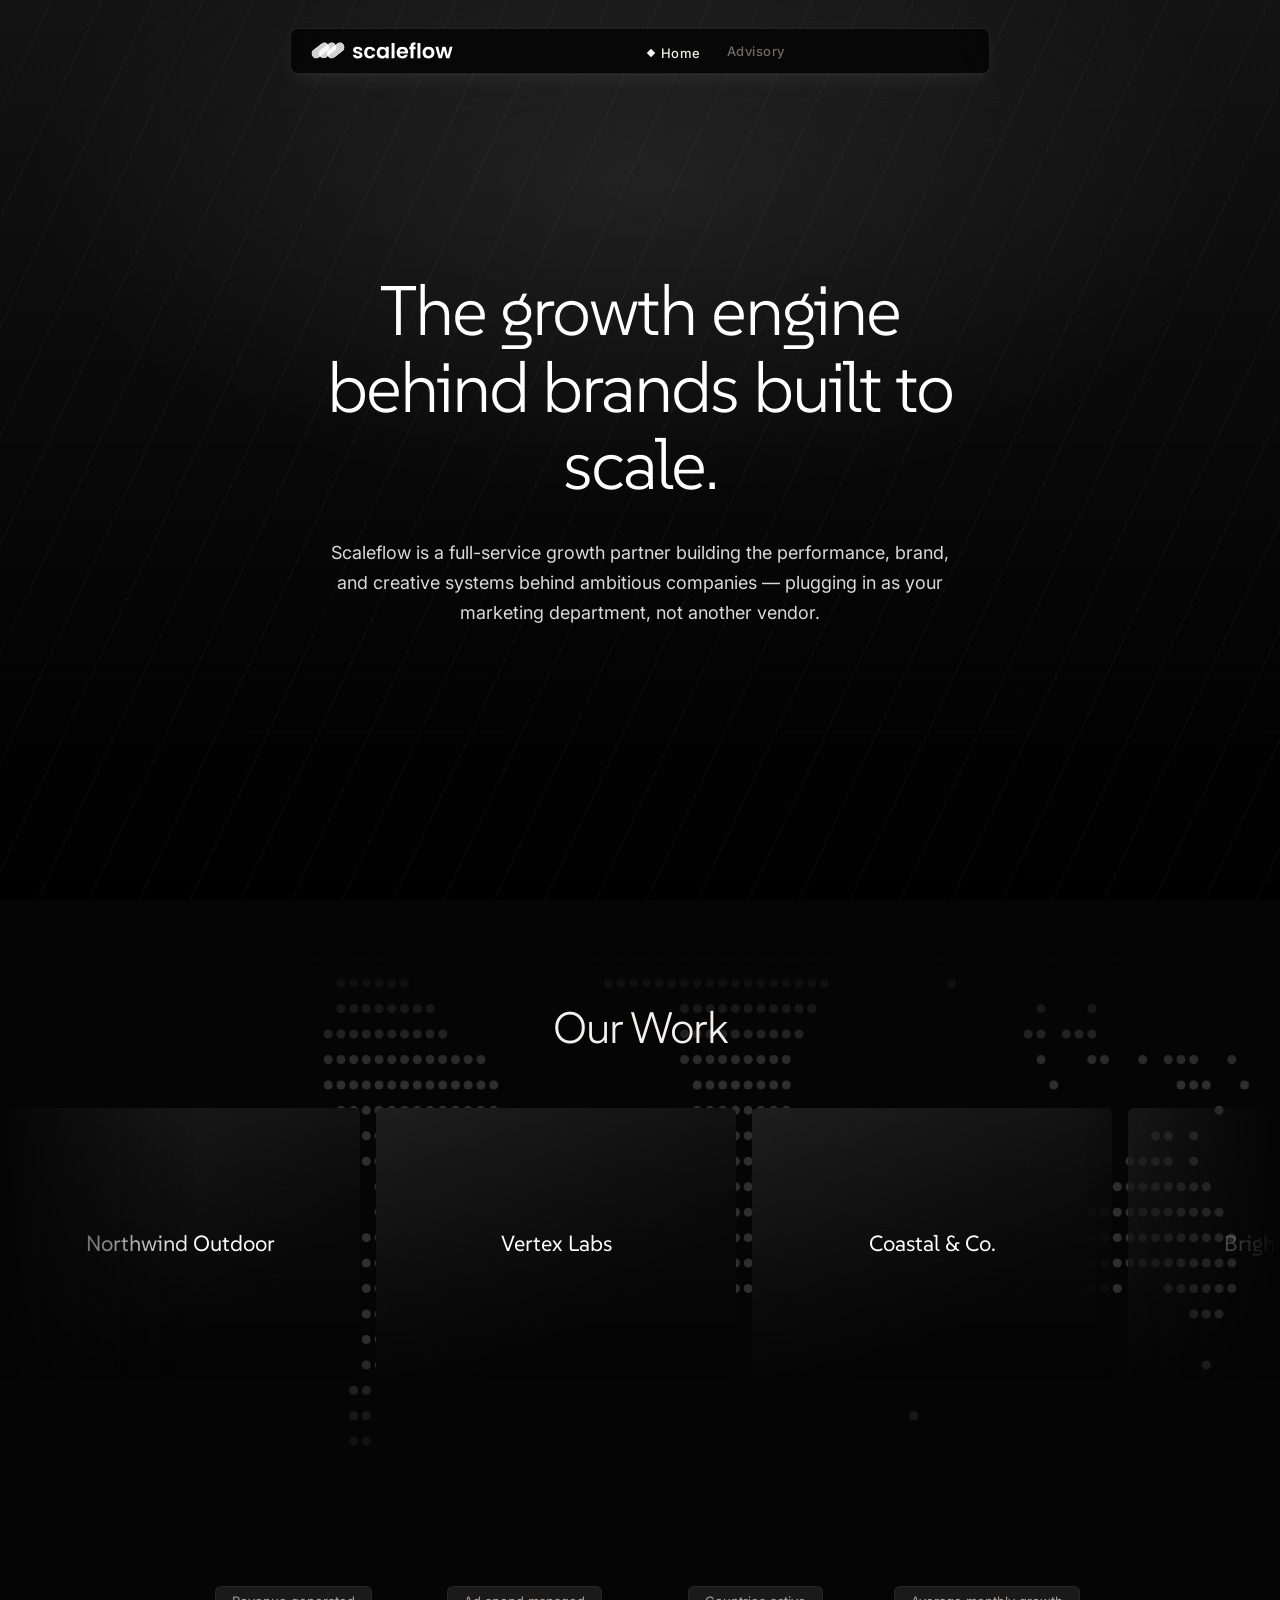
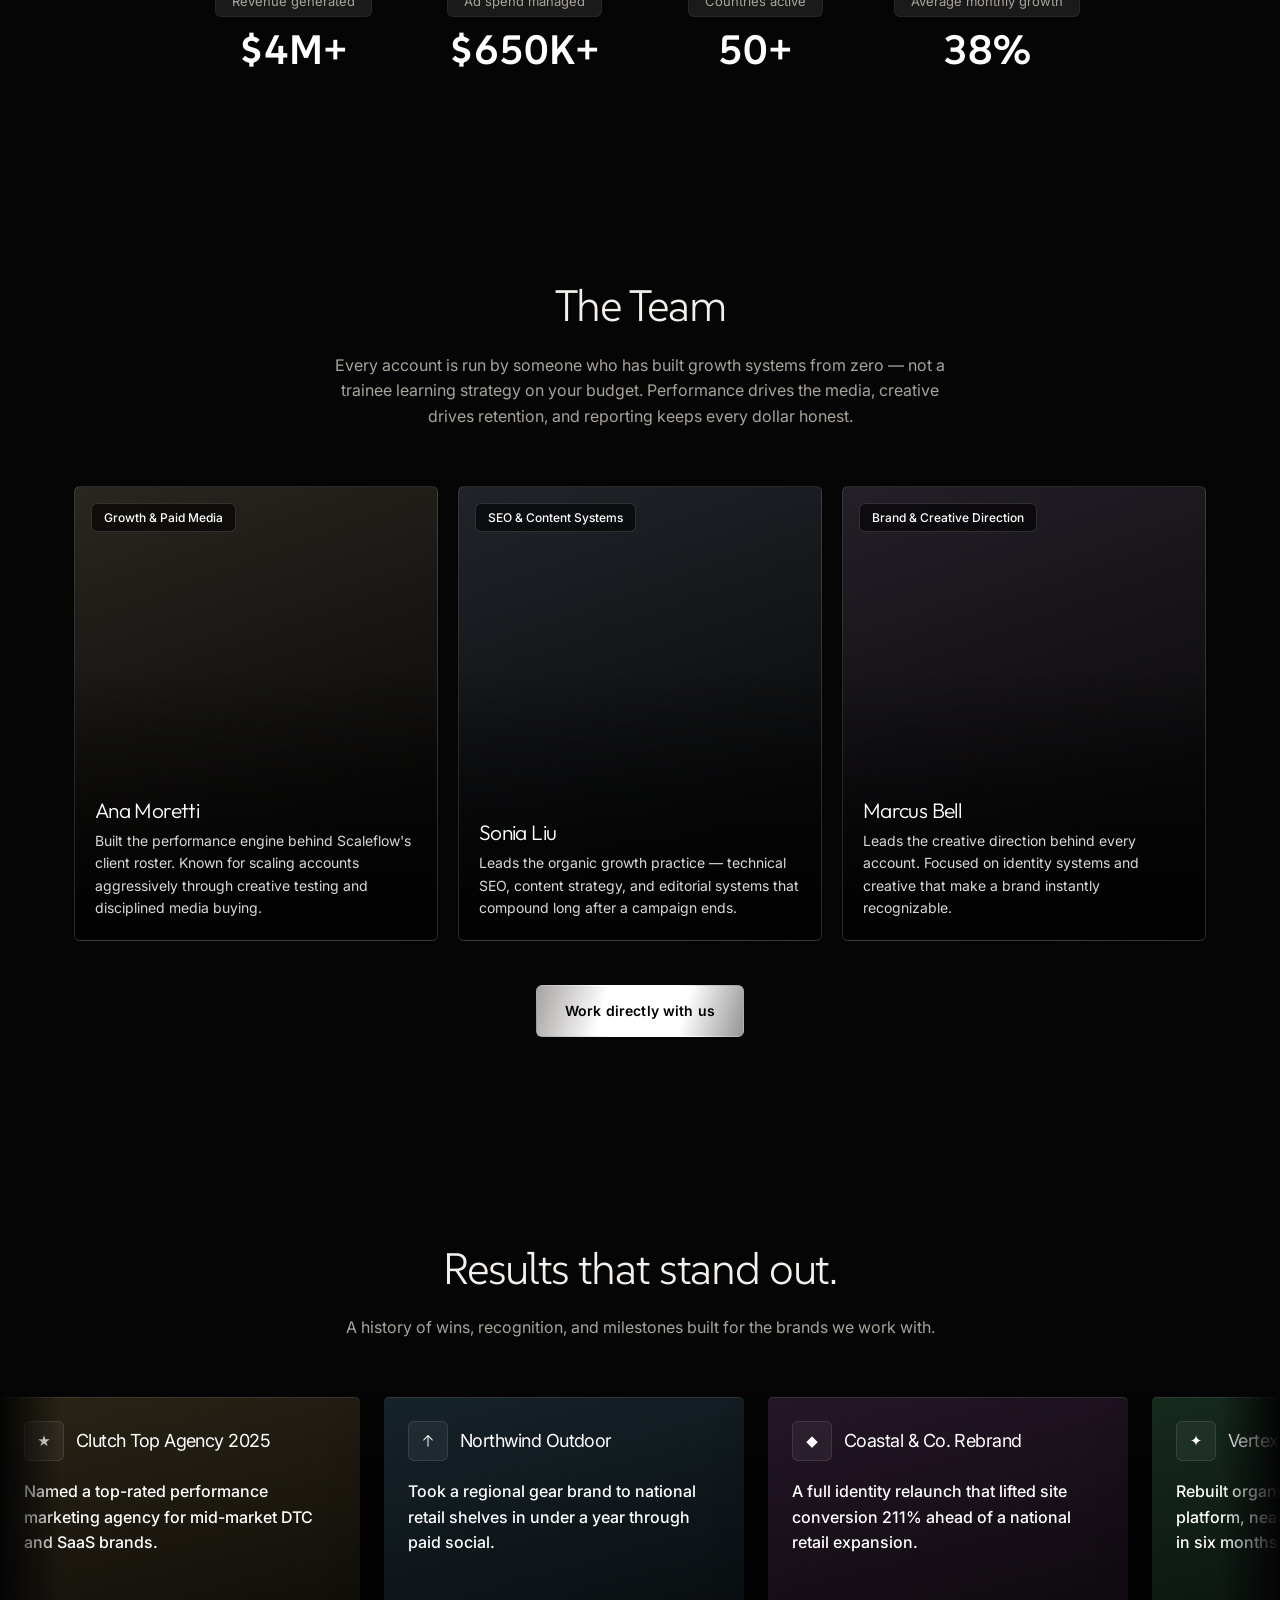
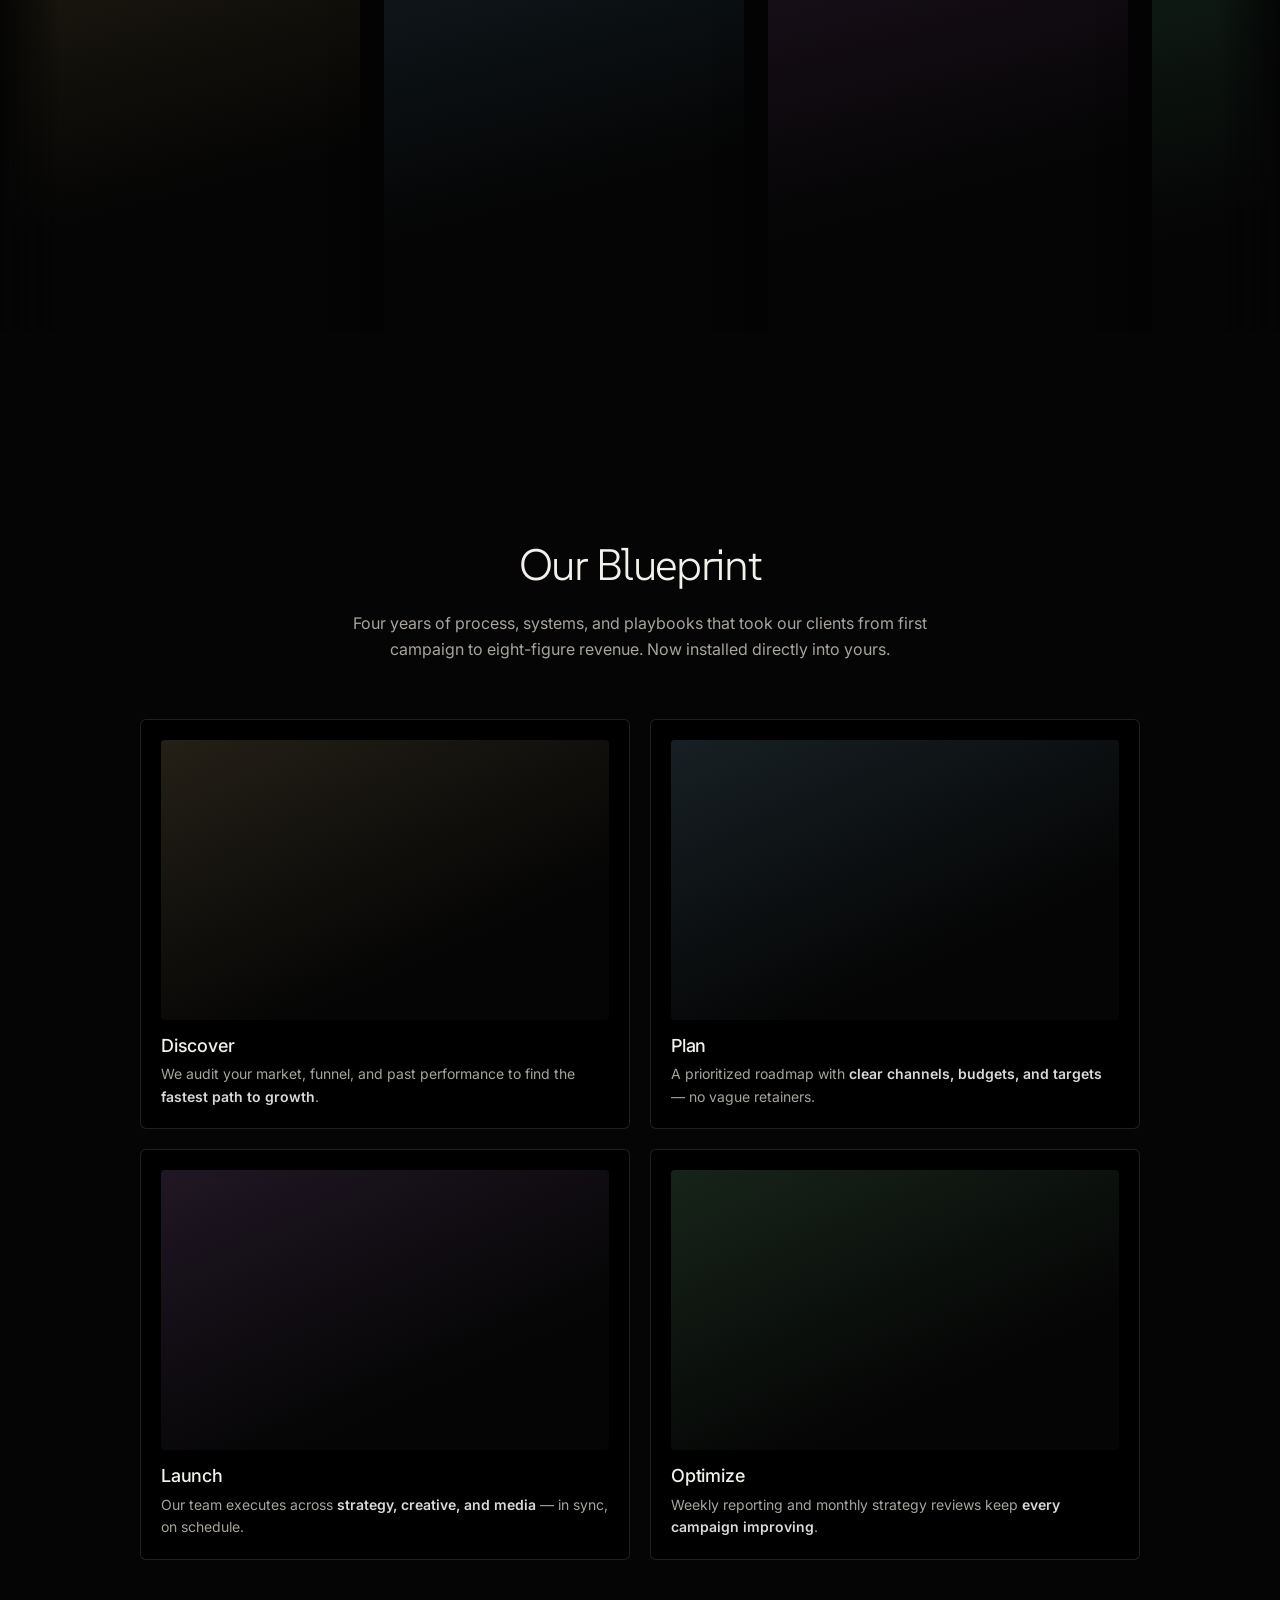
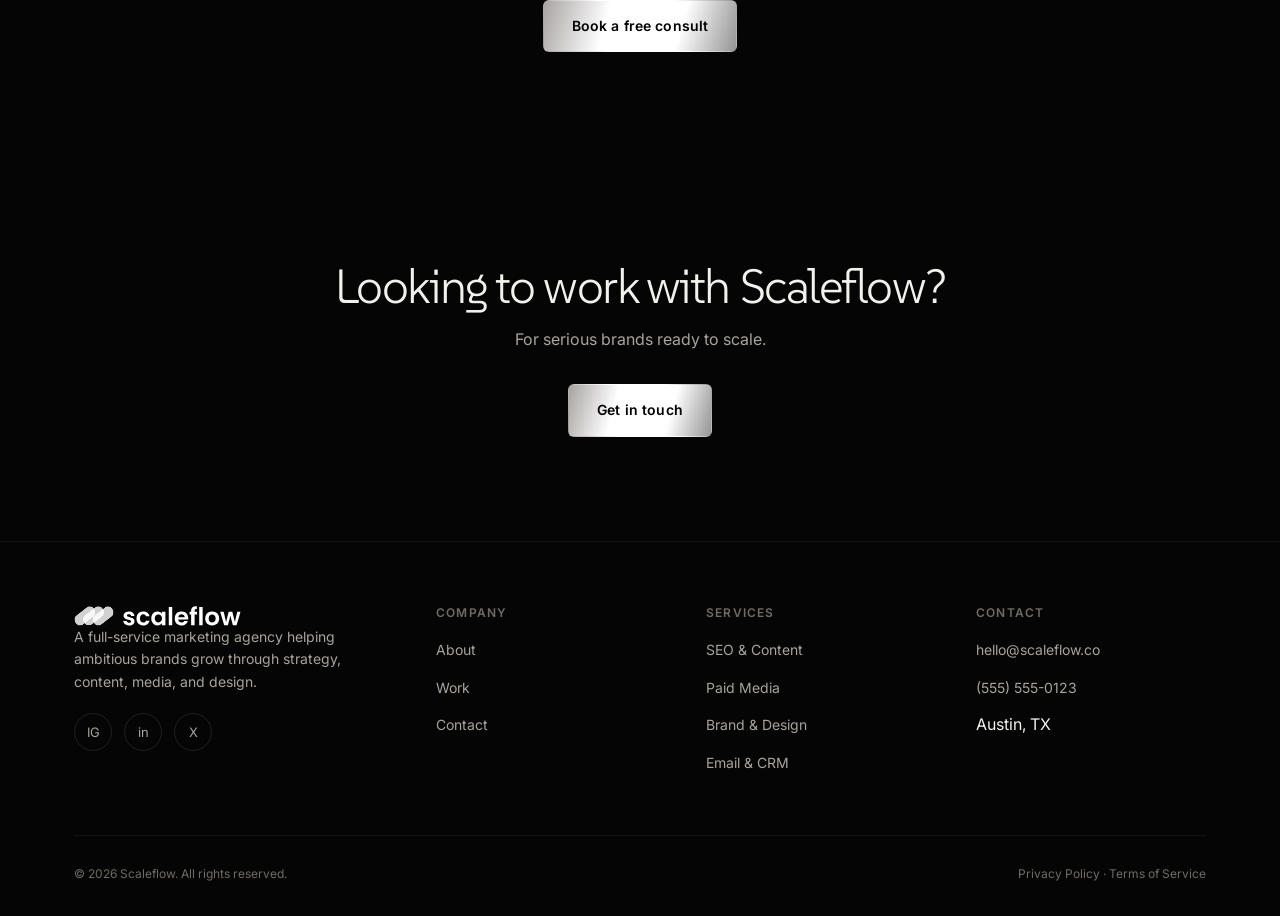
==== commit 6196b8a1: "Add eased smooth scroll, resize nav links, extend world-dots across hero and Our Work - Custom wheel" ====
--- a/index.html
+++ b/index.html
@@ -30,37 +30,40 @@
 
   <main>
 
-    <!-- Hero -->
-    <section class="real-hero">
+    <!-- Hero + Our Work share one dot-map backdrop -->
+    <div class="hero-work-wrap">
       <img class="world-dots" src="images/world-dots.svg" alt="" aria-hidden="true" />
-      <div class="container">
-        <h1>The growth engine behind brands built to scale.</h1>
-        <p>Scaleflow is a full-service growth partner building the performance, brand, and creative systems behind ambitious companies — plugging in as your marketing department, not another vendor.</p>
-      </div>
-    </section>
-
-    <!-- Our Work (mirrors "Our Brands") -->
-    <section>
-      <div class="container">
-        <h2 style="text-align:center; font-size: clamp(30px, 4.4vw, 44px);">Our Work</h2>
-      </div>
-      <div class="brand-marquee-wrap" style="margin-top:56px;">
-        <div class="brand-marquee-track">
-          <div class="brand-tile"><span>Northwind Outdoor</span></div>
-          <div class="brand-tile"><span>Vertex Labs</span></div>
-          <div class="brand-tile"><span>Coastal &amp; Co.</span></div>
-          <div class="brand-tile"><span>Brightfield Goods</span></div>
-          <div class="brand-tile"><span>Loop Studio</span></div>
-          <div class="brand-tile"><span>Meridian Legal</span></div>
-          <div class="brand-tile"><span>Northwind Outdoor</span></div>
-          <div class="brand-tile"><span>Vertex Labs</span></div>
-          <div class="brand-tile"><span>Coastal &amp; Co.</span></div>
-          <div class="brand-tile"><span>Brightfield Goods</span></div>
-          <div class="brand-tile"><span>Loop Studio</span></div>
-          <div class="brand-tile"><span>Meridian Legal</span></div>
-        </div>
-      </div>
-    </section>
+
+      <section class="real-hero">
+        <div class="container">
+          <h1>The growth engine behind brands built to scale.</h1>
+          <p>Scaleflow is a full-service growth partner building the performance, brand, and creative systems behind ambitious companies — plugging in as your marketing department, not another vendor.</p>
+        </div>
+      </section>
+
+      <!-- Our Work (mirrors "Our Brands") -->
+      <section>
+        <div class="container">
+          <h2 style="text-align:center; font-size: clamp(30px, 4.4vw, 44px);">Our Work</h2>
+        </div>
+        <div class="brand-marquee-wrap" style="margin-top:56px;">
+          <div class="brand-marquee-track">
+            <div class="brand-tile"><span>Northwind Outdoor</span></div>
+            <div class="brand-tile"><span>Vertex Labs</span></div>
+            <div class="brand-tile"><span>Coastal &amp; Co.</span></div>
+            <div class="brand-tile"><span>Brightfield Goods</span></div>
+            <div class="brand-tile"><span>Loop Studio</span></div>
+            <div class="brand-tile"><span>Meridian Legal</span></div>
+            <div class="brand-tile"><span>Northwind Outdoor</span></div>
+            <div class="brand-tile"><span>Vertex Labs</span></div>
+            <div class="brand-tile"><span>Coastal &amp; Co.</span></div>
+            <div class="brand-tile"><span>Brightfield Goods</span></div>
+            <div class="brand-tile"><span>Loop Studio</span></div>
+            <div class="brand-tile"><span>Meridian Legal</span></div>
+          </div>
+        </div>
+      </section>
+    </div>
 
     <!-- What We've Built -->
     <section>
--- a/css/styles.css
+++ b/css/styles.css
@@ -252,7 +252,7 @@
   display: inline-flex;
   align-items: center;
   gap: 7px;
-  font-size: 12.5px;
+  font-size: 13px;
   font-weight: 500;
   letter-spacing: 0.04em;
   color: var(--color-text-faint);
@@ -1468,18 +1468,29 @@
   );
 }
 
+.hero-work-wrap {
+  position: relative;
+  overflow: hidden;
+}
+
+.hero-work-wrap > section {
+  position: relative;
+  z-index: 1;
+}
+
 .world-dots {
   position: absolute;
+  z-index: 0;
   left: 50%;
-  bottom: -6%;
+  bottom: 0;
   top: auto;
   transform: translateX(-50%);
   width: min(1400px, 150%);
   max-width: none;
   opacity: 0.16;
   pointer-events: none;
-  -webkit-mask-image: linear-gradient(to top, black 0%, black 8%, transparent 28%);
-  mask-image: linear-gradient(to top, black 0%, black 8%, transparent 28%);
+  -webkit-mask-image: linear-gradient(to bottom, transparent 0%, transparent 54%, black 64%, black 88%, transparent 100%);
+  mask-image: linear-gradient(to bottom, transparent 0%, transparent 54%, black 64%, black 88%, transparent 100%);
 }
 
 .real-hero .container {
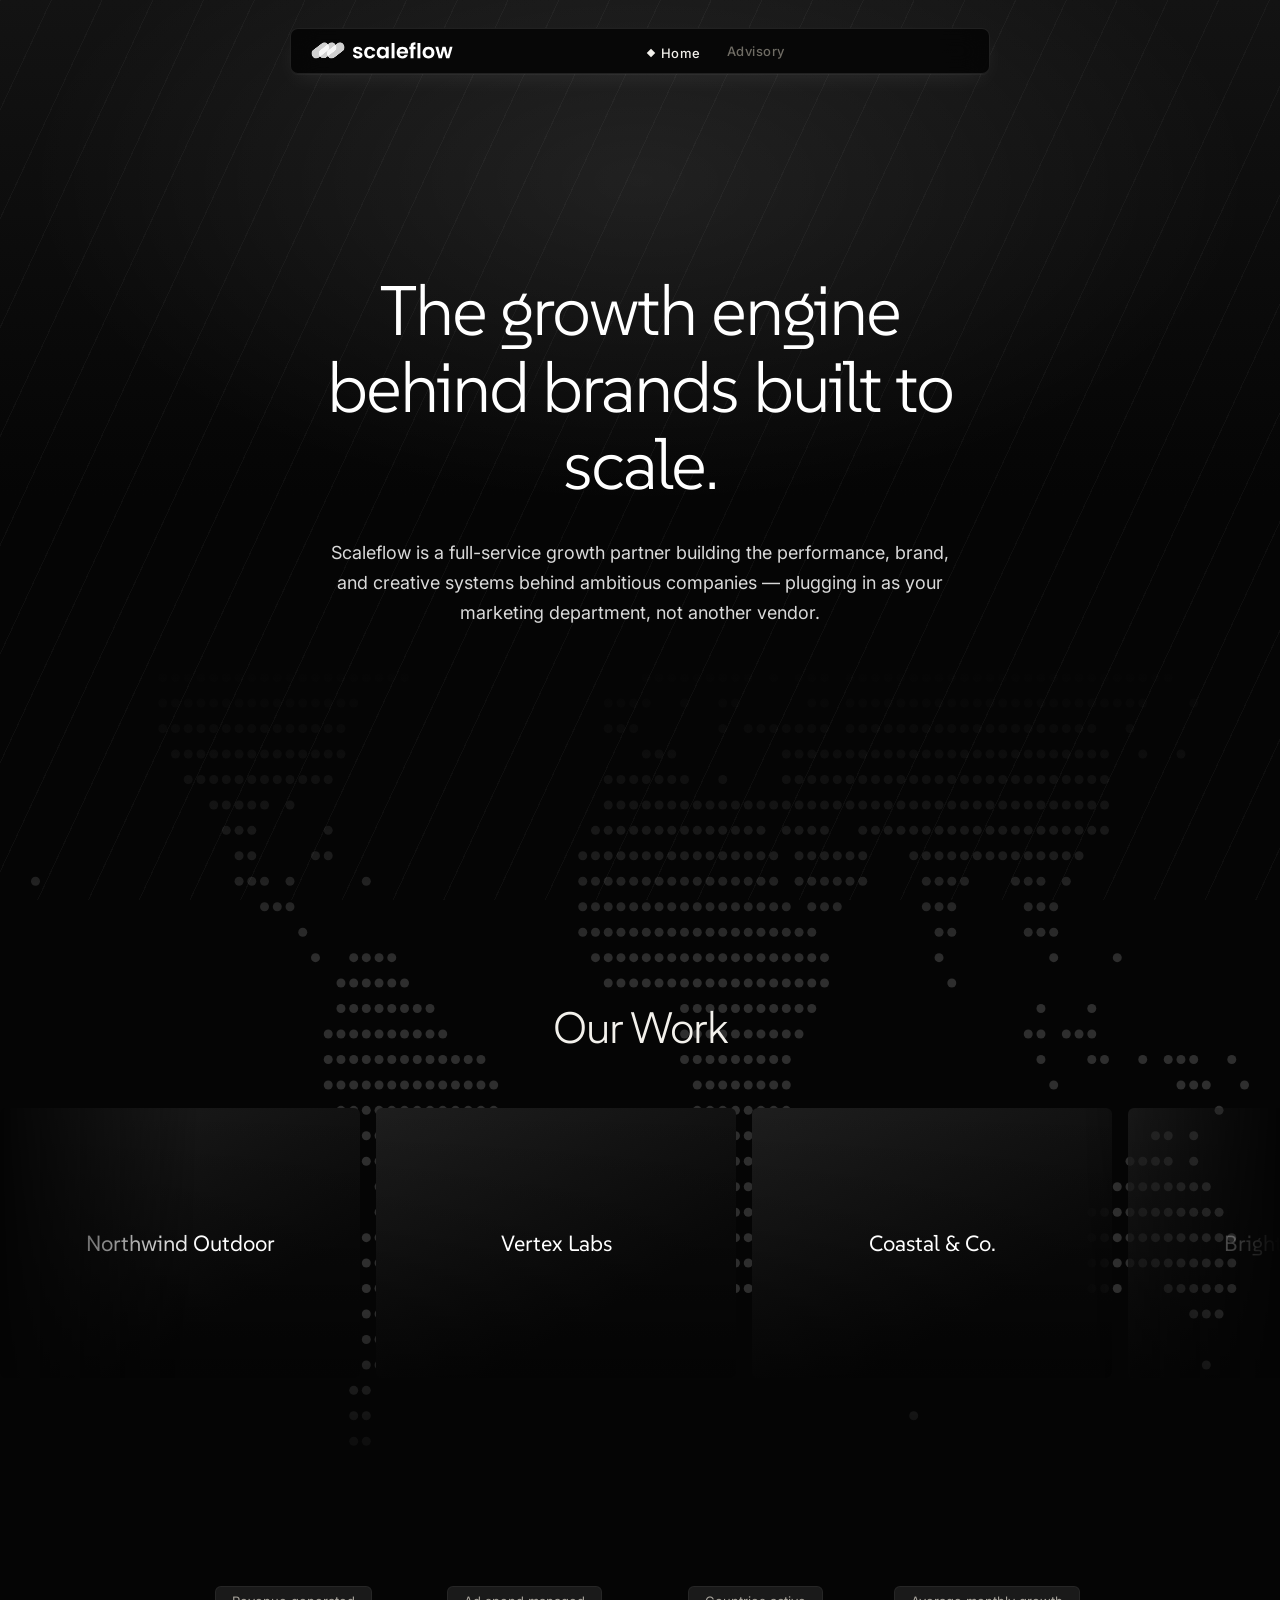
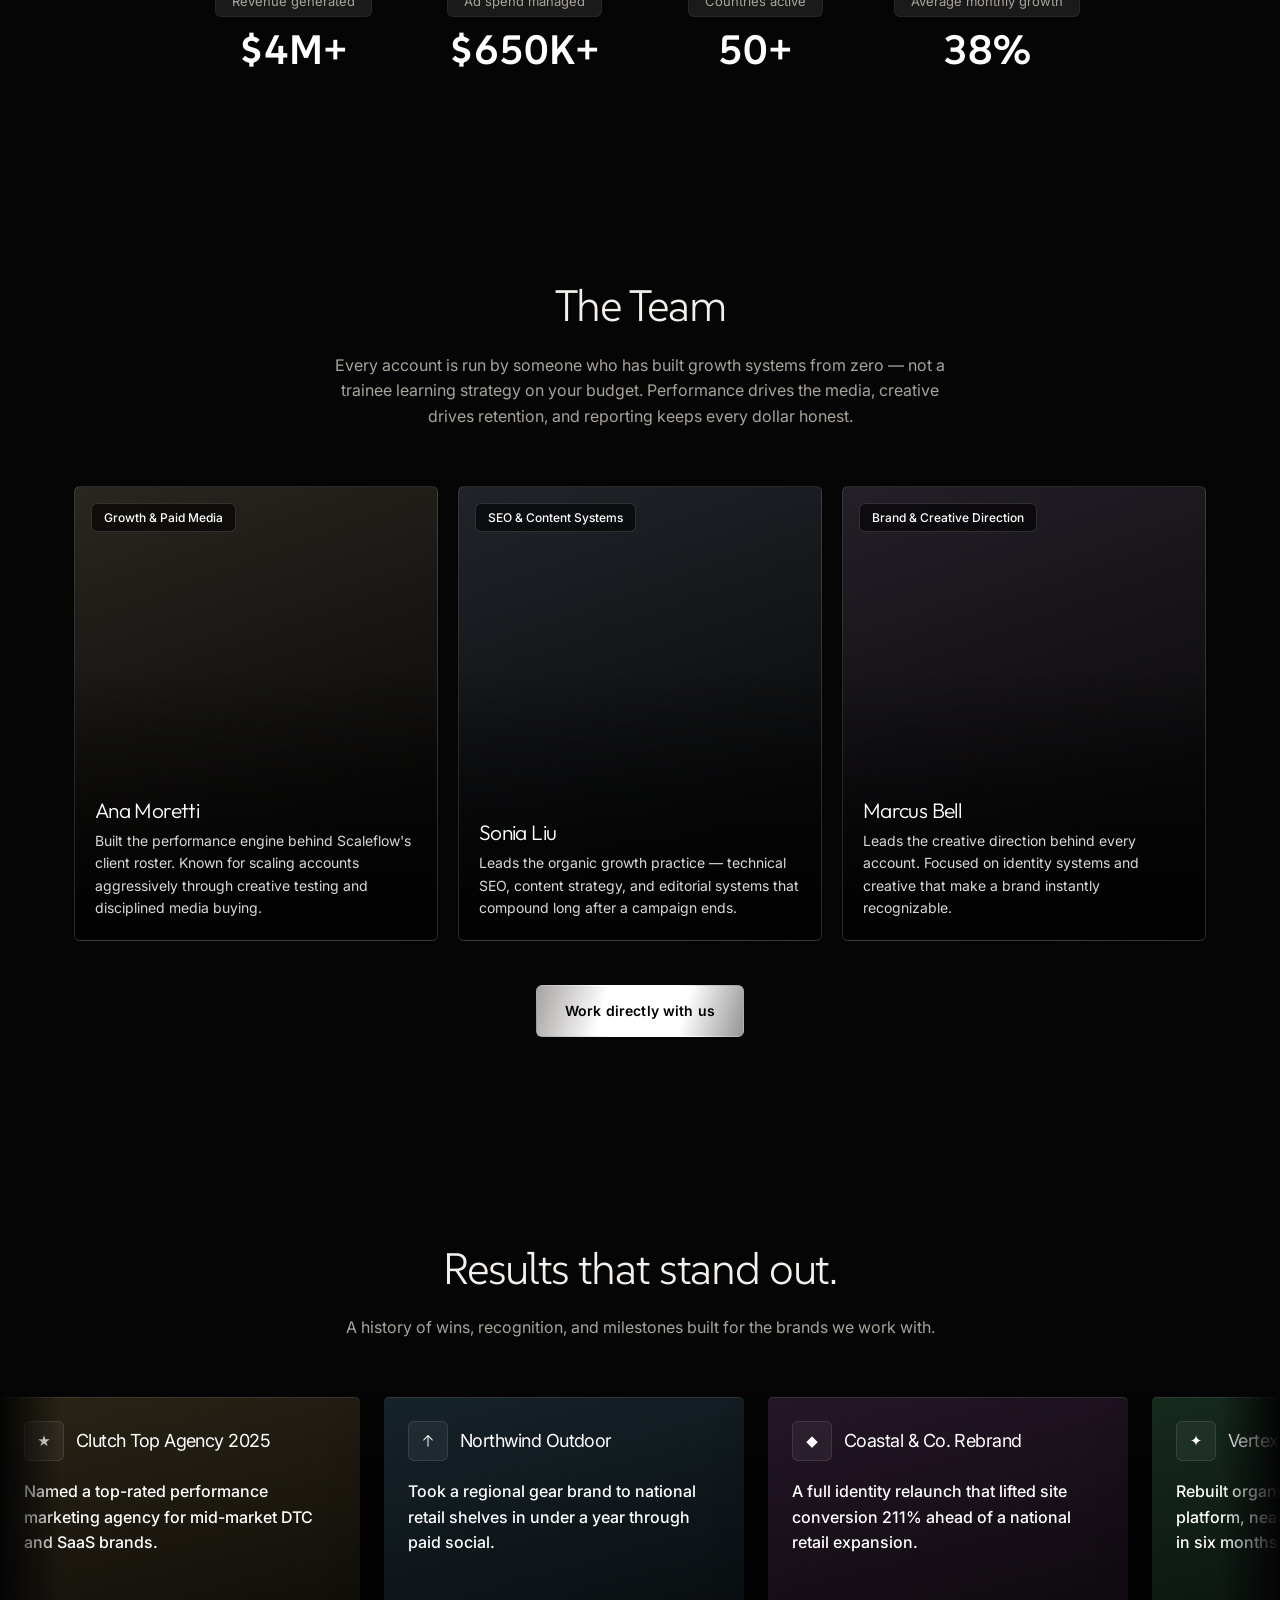
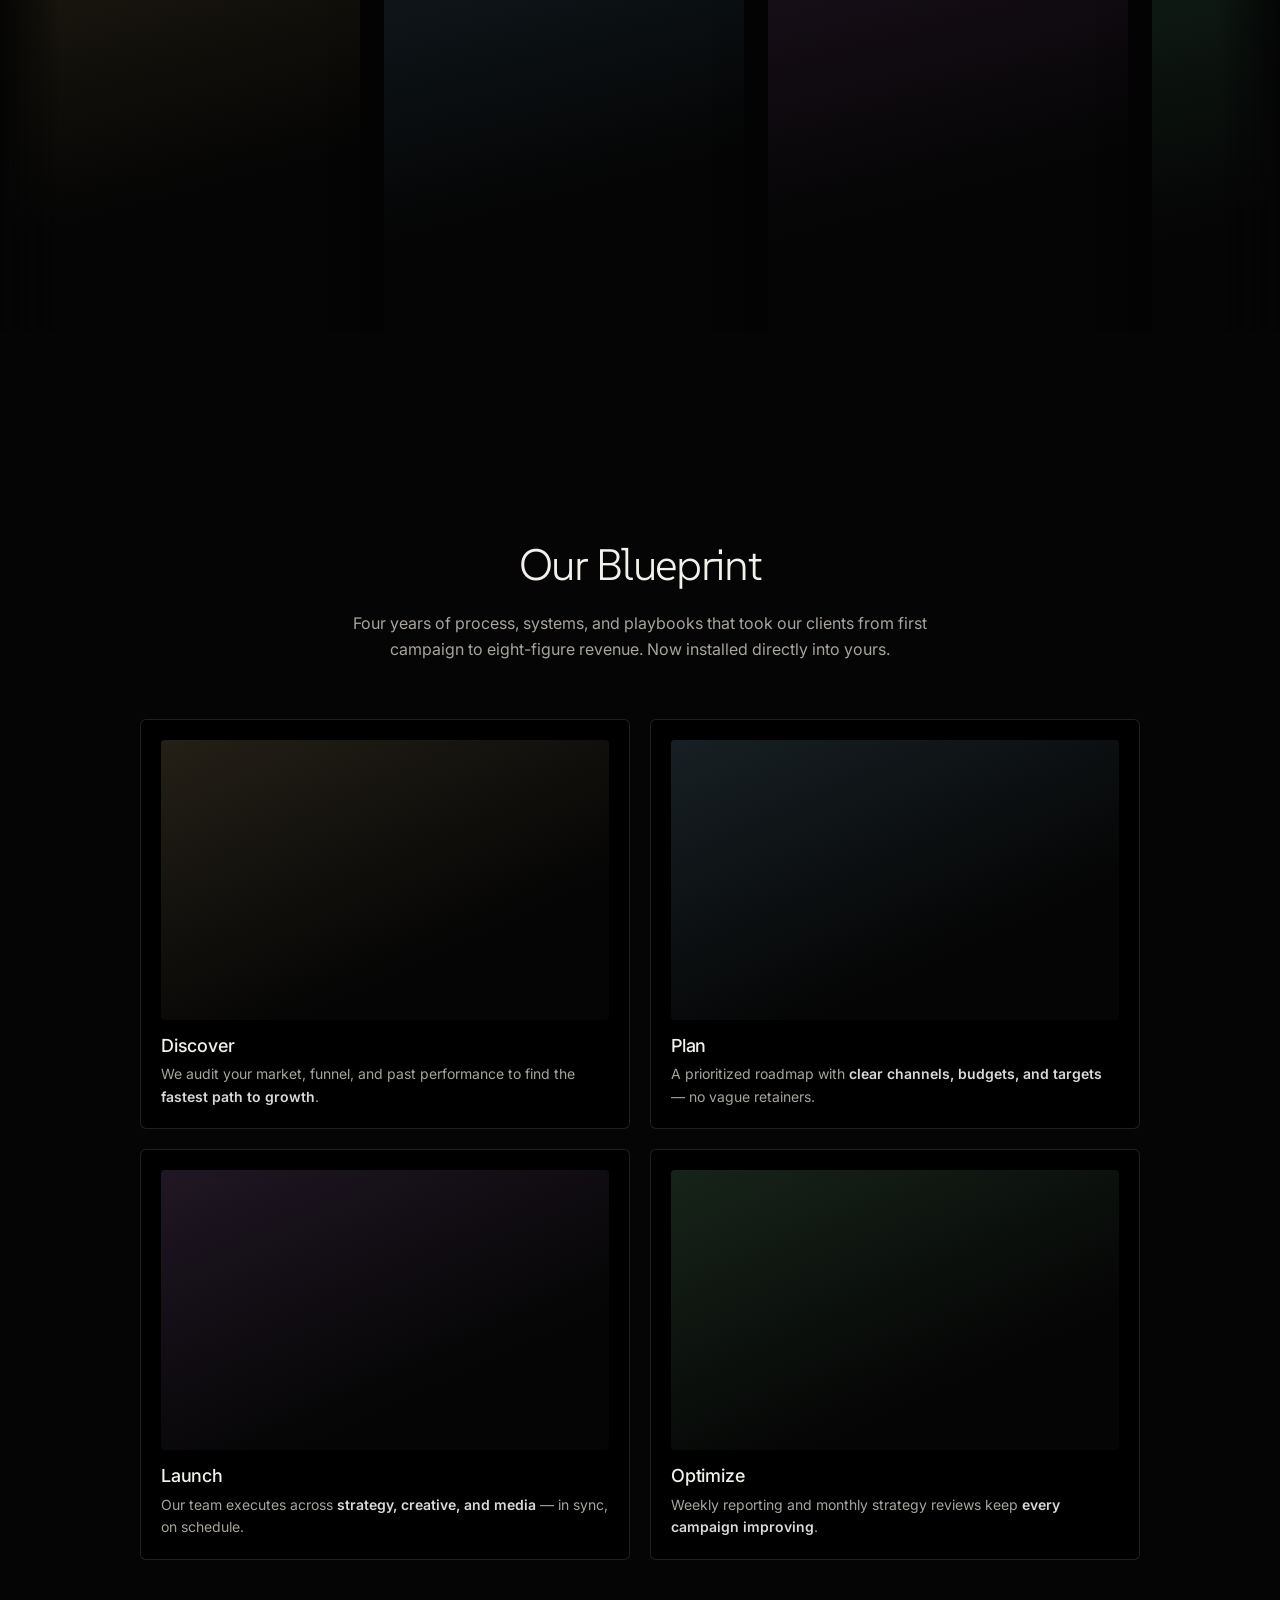
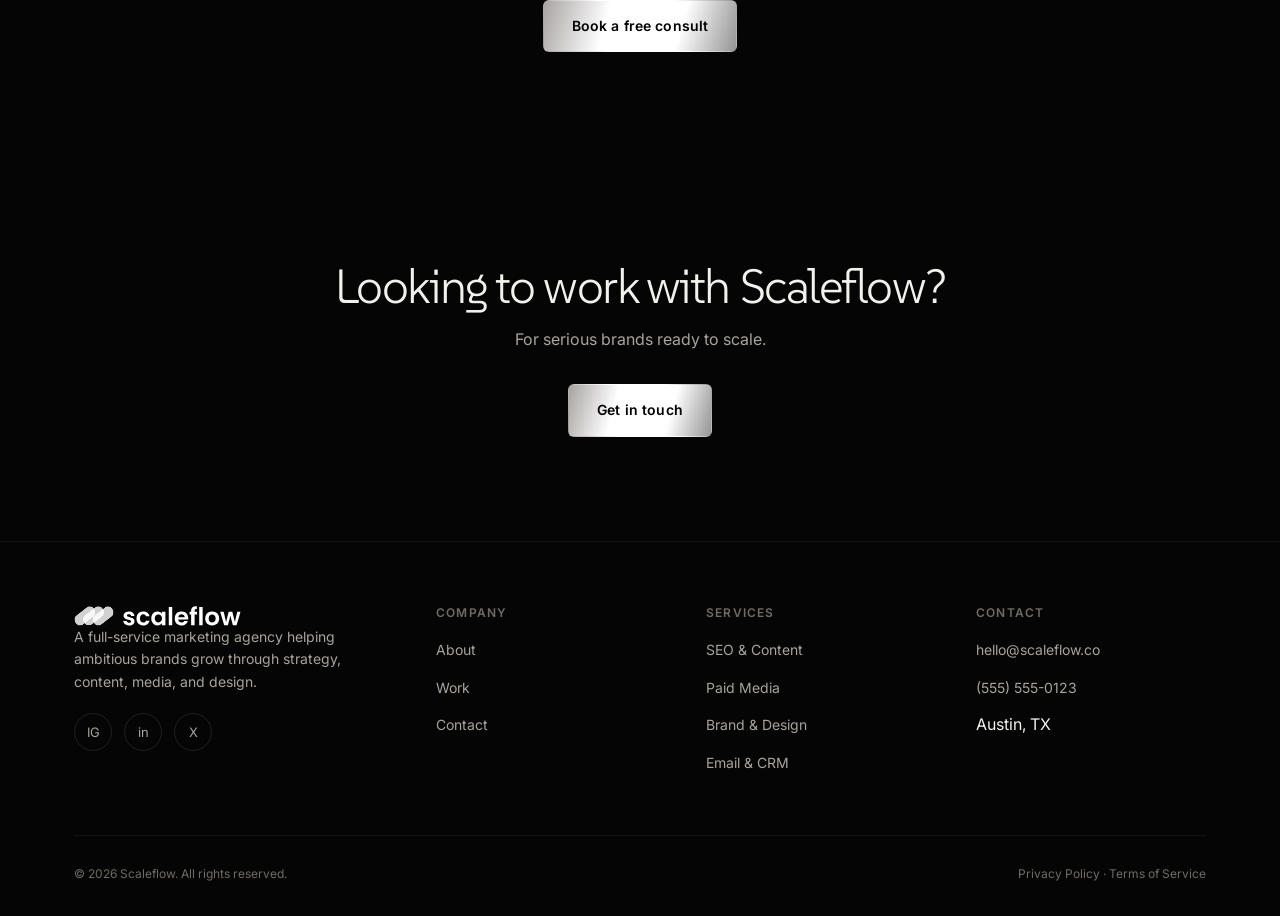
==== commit c572e176: "Replace custom smooth scroll with Lenis for a proper buttery feel The hand-rolled wheel-intercept sc" ====
--- a/index.html
+++ b/index.html
@@ -286,6 +286,7 @@
     </div>
   </footer>
 
+  <script src="js/vendor/lenis.min.js"></script>
   <script src="js/main.js"></script>
 </body>
 </html>
--- a/css/styles.css
+++ b/css/styles.css
@@ -1452,7 +1452,7 @@
   text-align: center;
   background:
     radial-gradient(ellipse 80% 60% at 50% 20%, rgba(255, 255, 255, 0.08), transparent 60%),
-    linear-gradient(180deg, #131313 0%, #050505 65%, #000 100%);
+    linear-gradient(180deg, #131313 0%, #050505 55%, rgba(5, 5, 5, 0) 100%);
 }
 
 .real-hero::before {
@@ -1489,8 +1489,8 @@
   max-width: none;
   opacity: 0.16;
   pointer-events: none;
-  -webkit-mask-image: linear-gradient(to bottom, transparent 0%, transparent 54%, black 64%, black 88%, transparent 100%);
-  mask-image: linear-gradient(to bottom, transparent 0%, transparent 54%, black 64%, black 88%, transparent 100%);
+  -webkit-mask-image: linear-gradient(to bottom, transparent 0%, transparent 28%, black 55%, black 85%, transparent 100%);
+  mask-image: linear-gradient(to bottom, transparent 0%, transparent 28%, black 55%, black 85%, transparent 100%);
 }
 
 .real-hero .container {
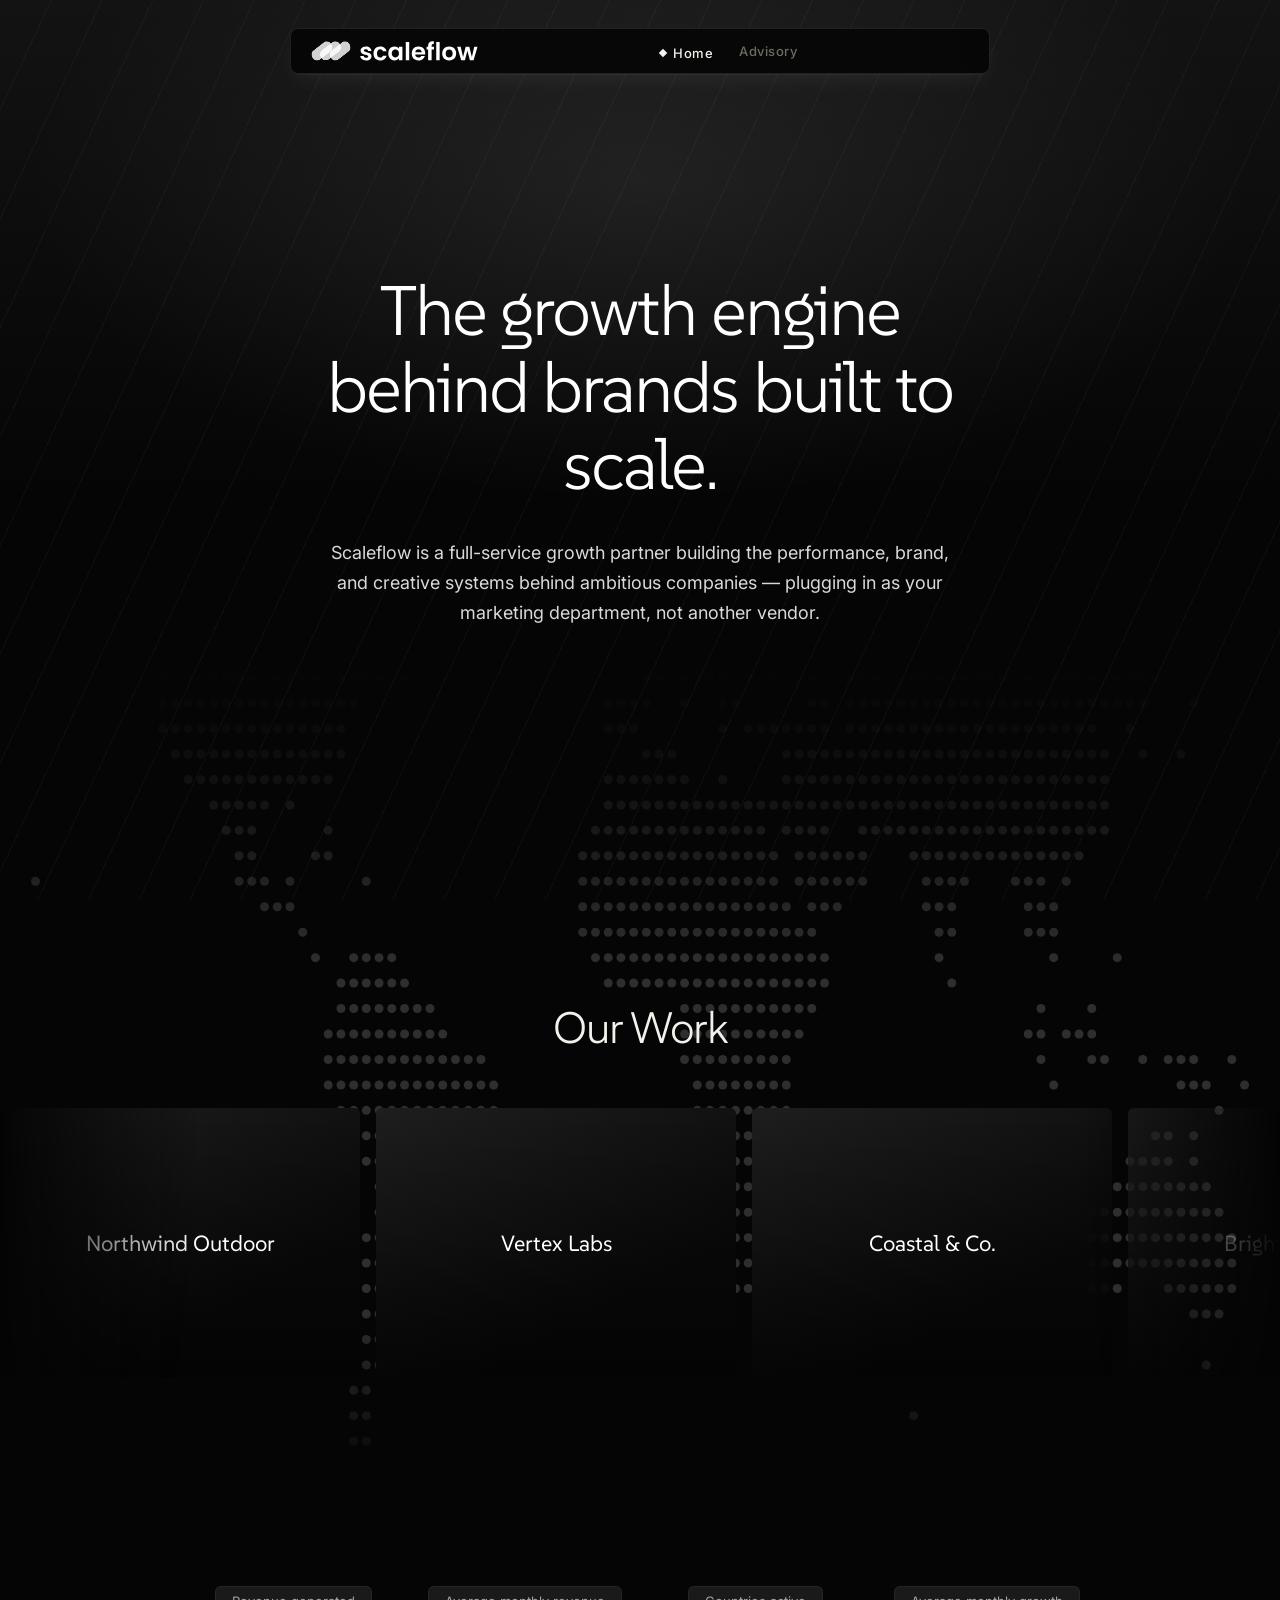
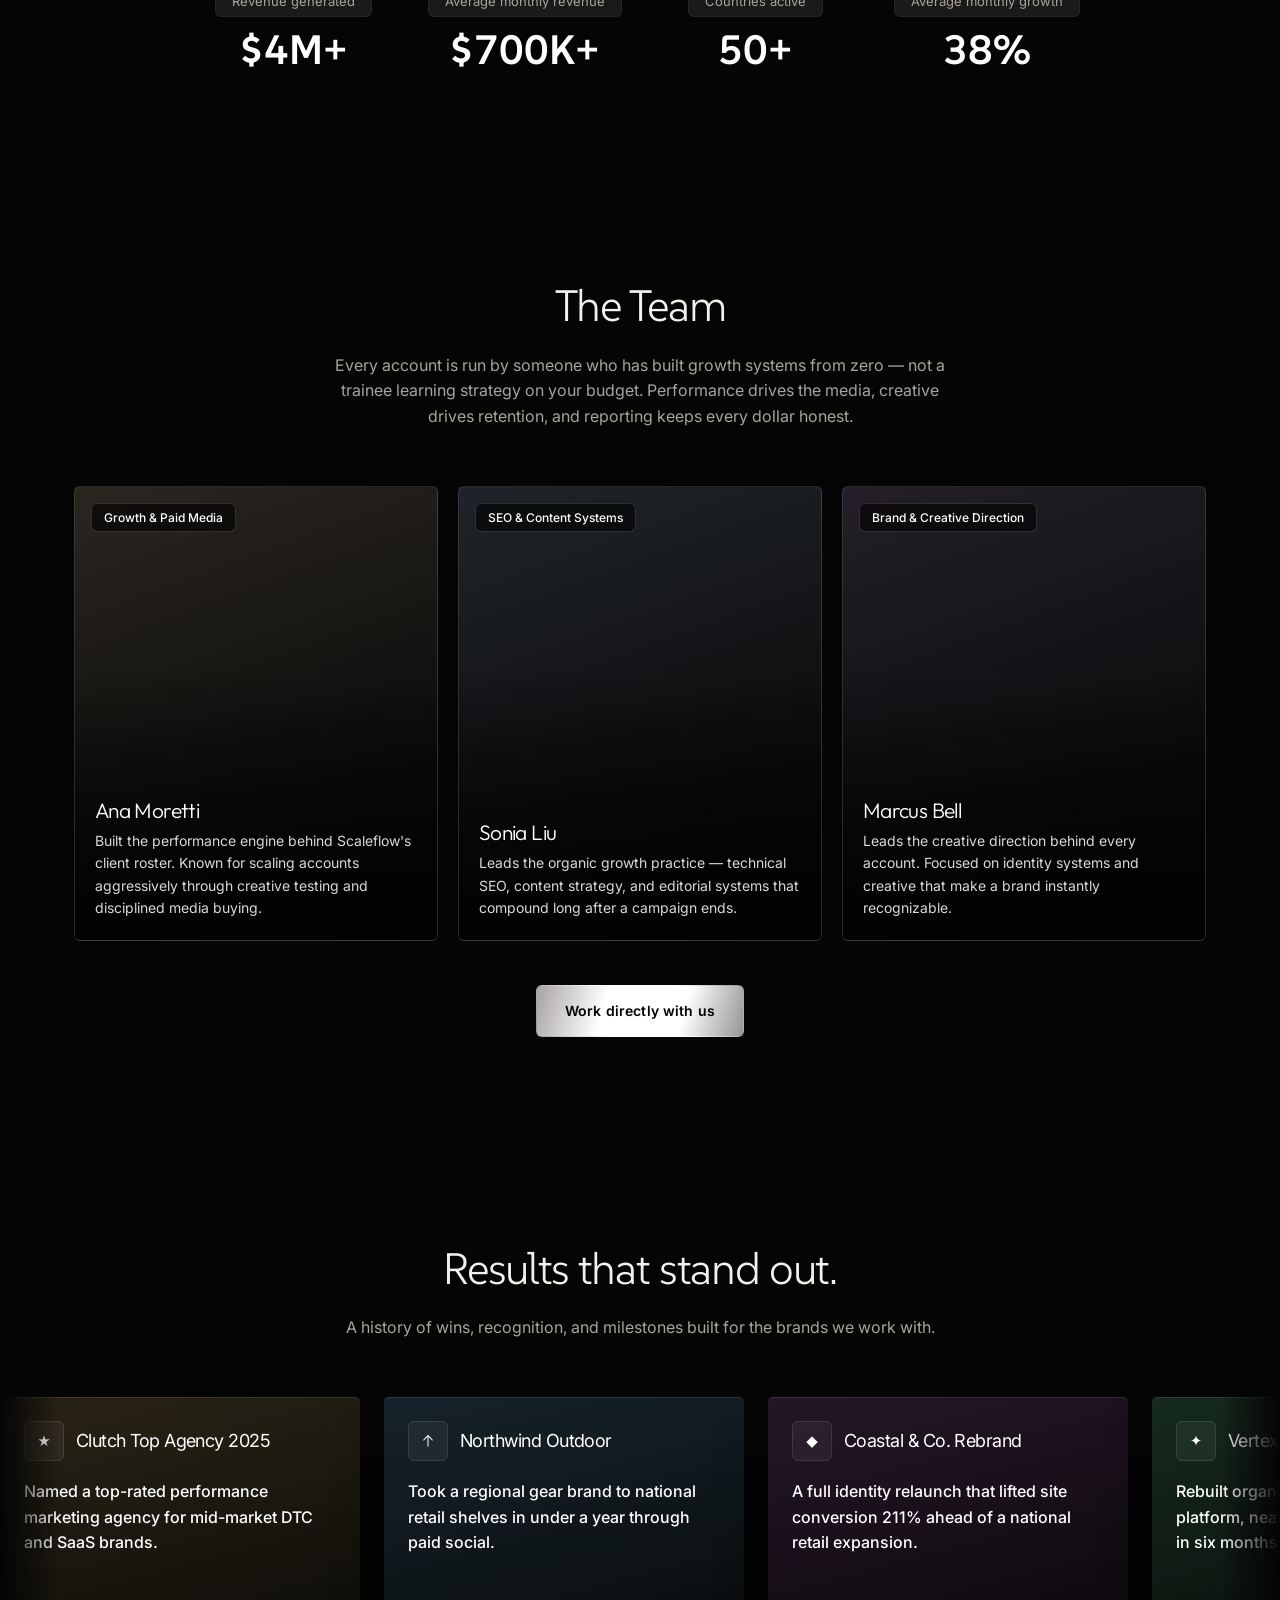
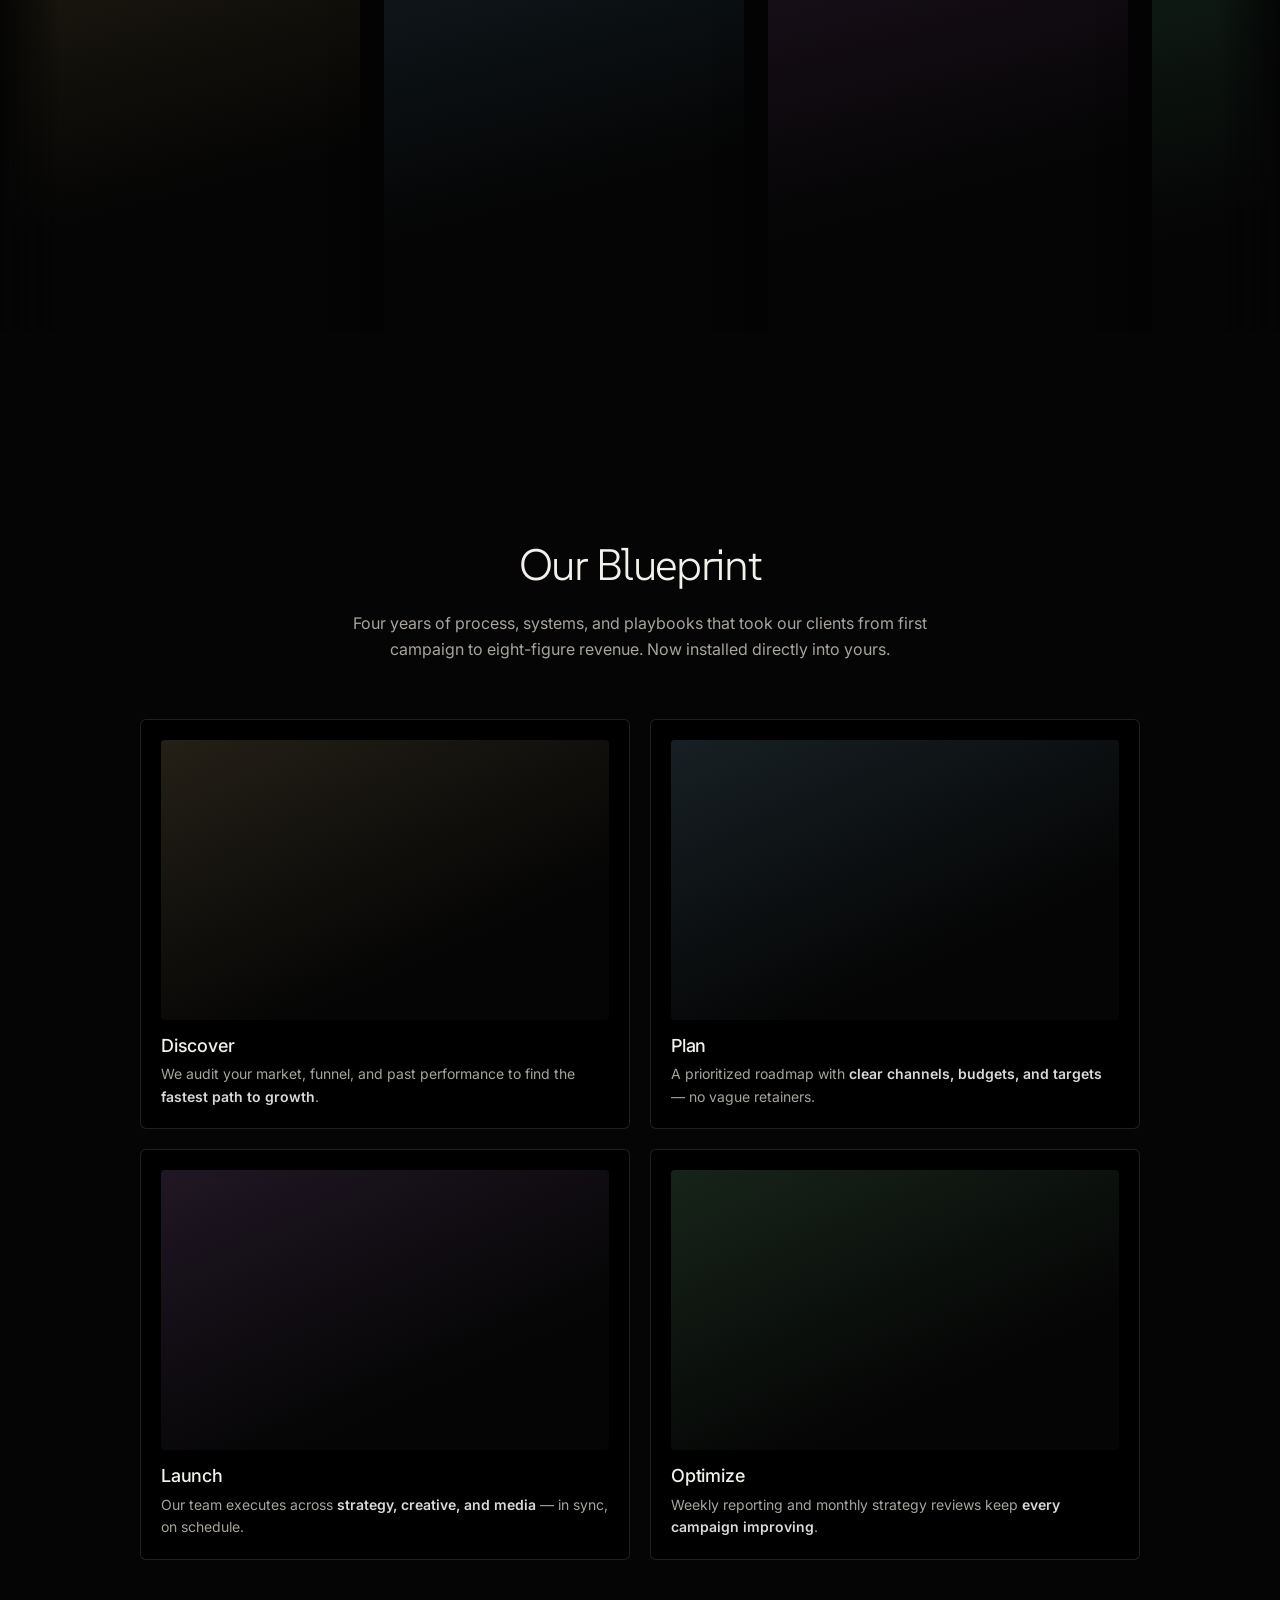
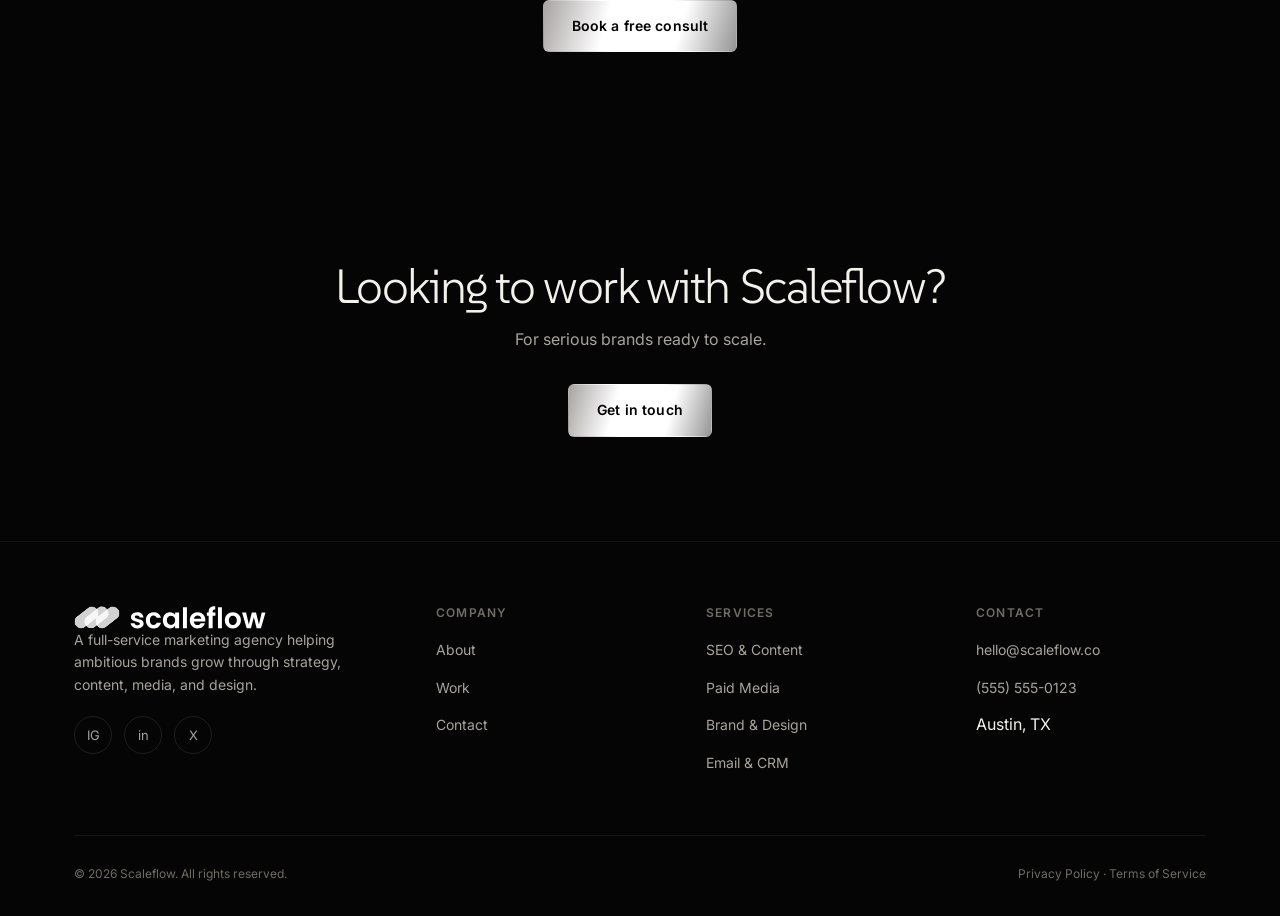
==== commit ffe62b72: "Change ad spend stat to average monthly revenue at $700K+ Co-Authored-By: Claude Sonnet 5 <noreply@a" ====
--- a/index.html
+++ b/index.html
@@ -74,8 +74,8 @@
             <div class="num">$4M+</div>
           </div>
           <div class="stat-strip-item">
-            <div class="label">Ad spend managed</div>
-            <div class="num">$650K+</div>
+            <div class="label">Average monthly revenue</div>
+            <div class="num">$700K+</div>
           </div>
           <div class="stat-strip-item">
             <div class="label">Countries active</div>
@@ -284,9 +284,6 @@
         <span>Privacy Policy · Terms of Service</span>
       </div>
     </div>
-  </footer>
-
-  <script src="js/vendor/lenis.min.js"></script>
-  <script src="js/main.js"></script>
+  </footer>  <script src="js/main.js"></script>
 </body>
 </html>
--- a/css/styles.css
+++ b/css/styles.css
@@ -233,13 +233,13 @@
 }
 
 .brand-logo {
-  height: 17px;
+  height: 20px;
   width: auto;
   display: block;
 }
 
 .footer-brand .brand-logo {
-  height: 20px;
+  height: 23px;
 }
 
 .nav-links {
@@ -303,6 +303,11 @@
 }
 
 @media (max-width: 900px) {
+  .site-header {
+    width: fit-content;
+    max-width: calc(100% - 24px);
+  }
+
   .nav-cta .btn-ghost {
     display: none;
   }
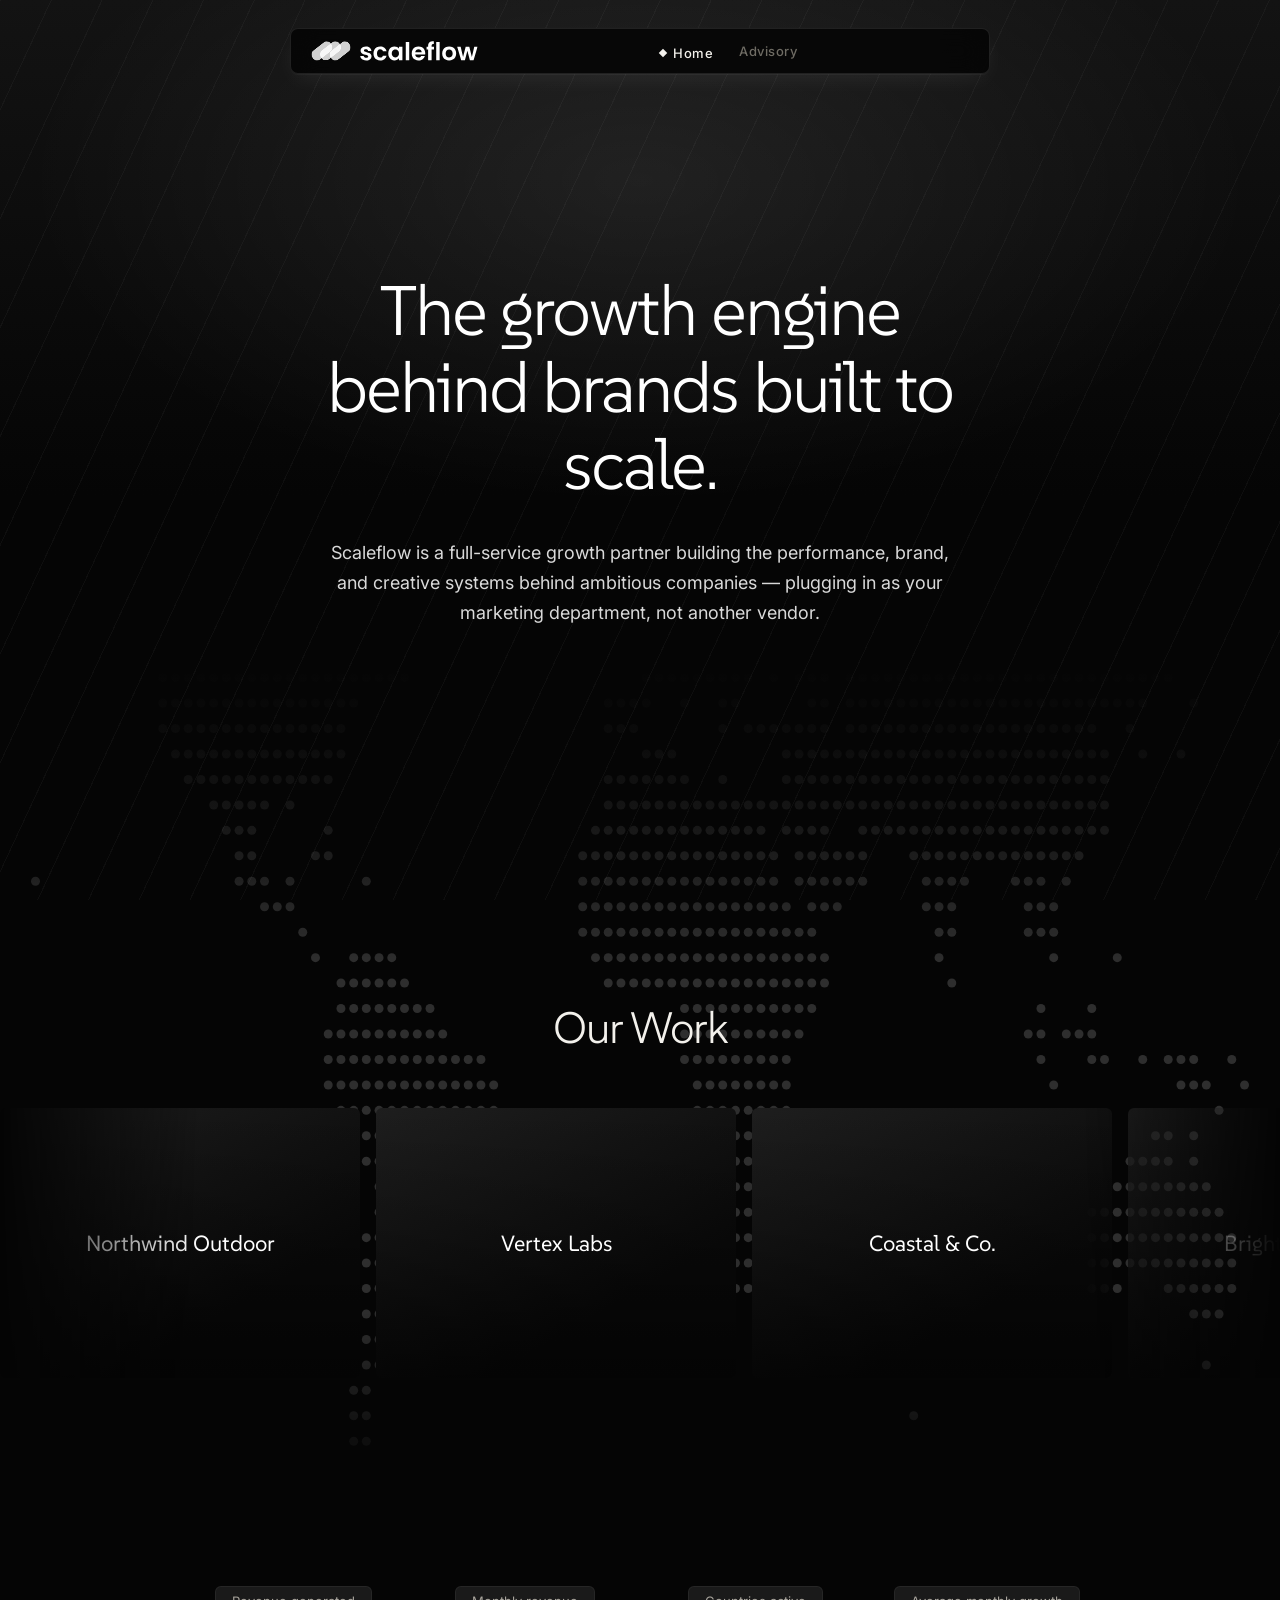
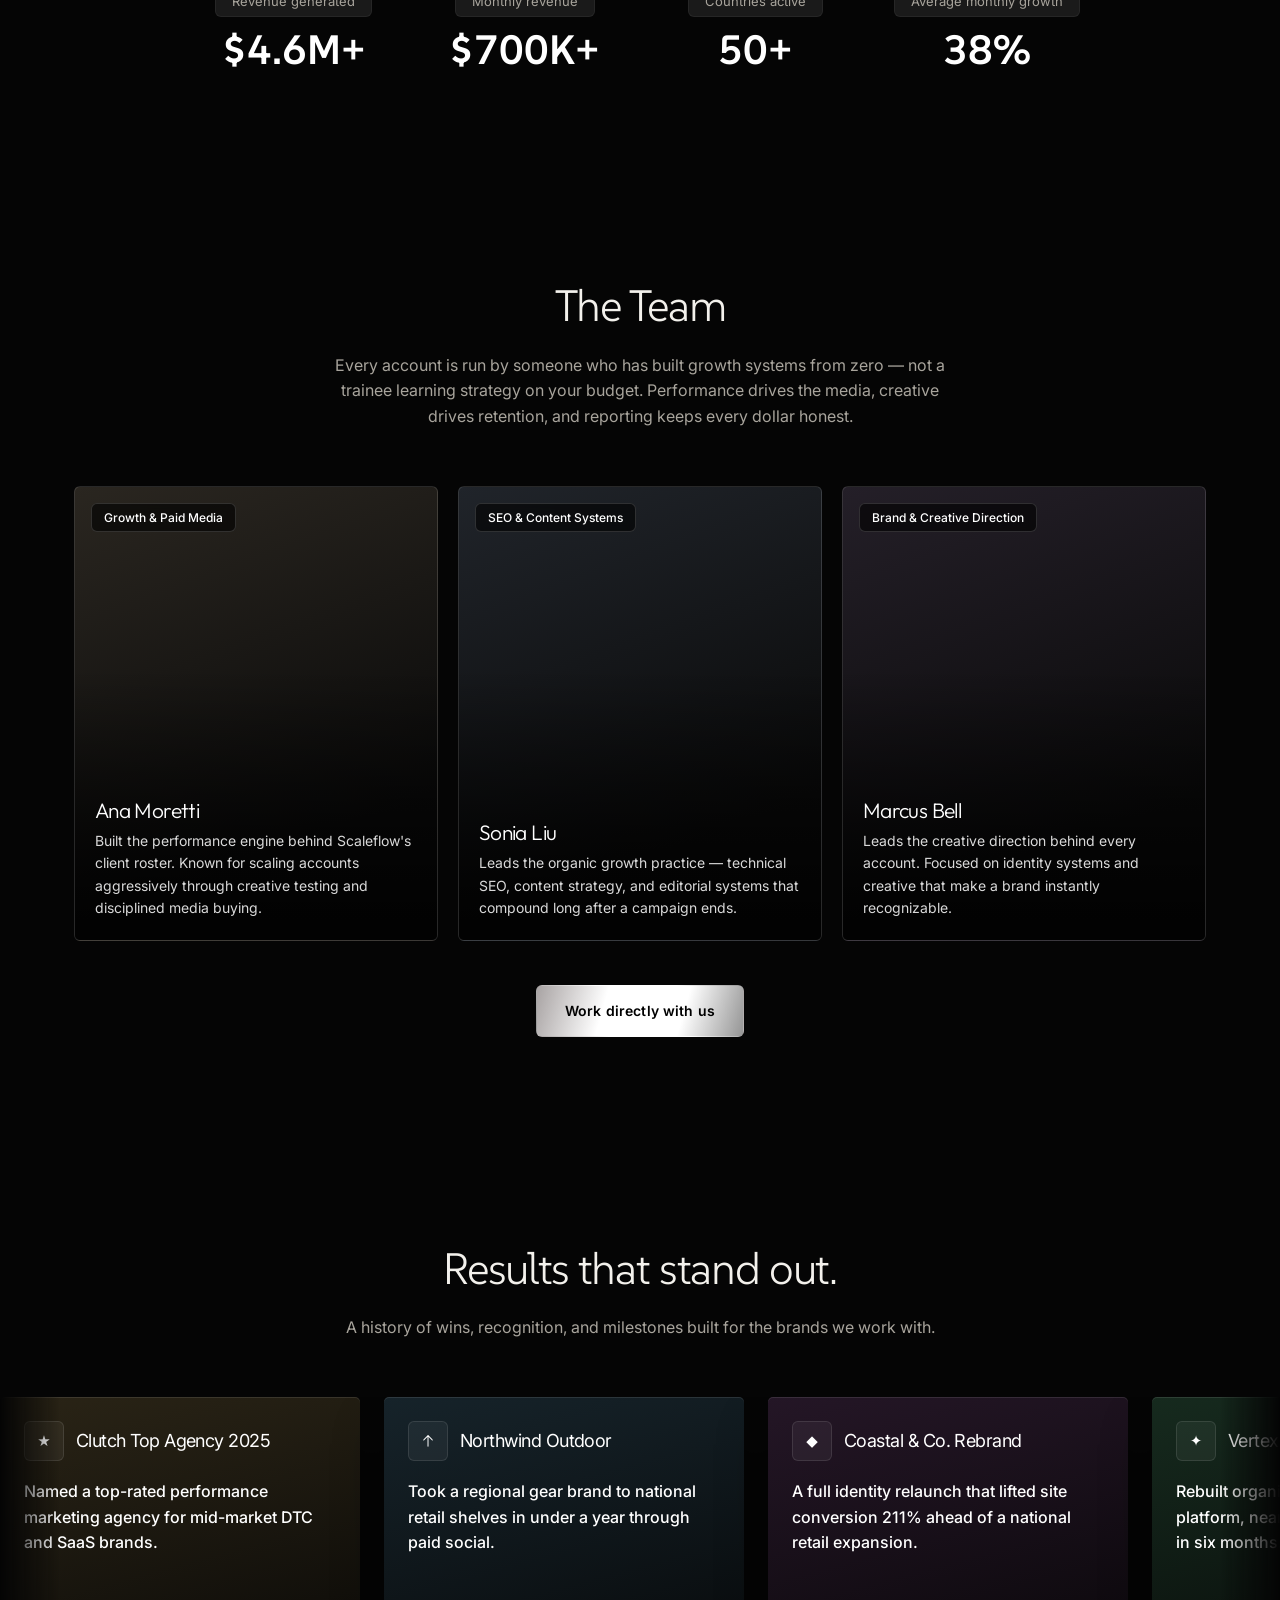
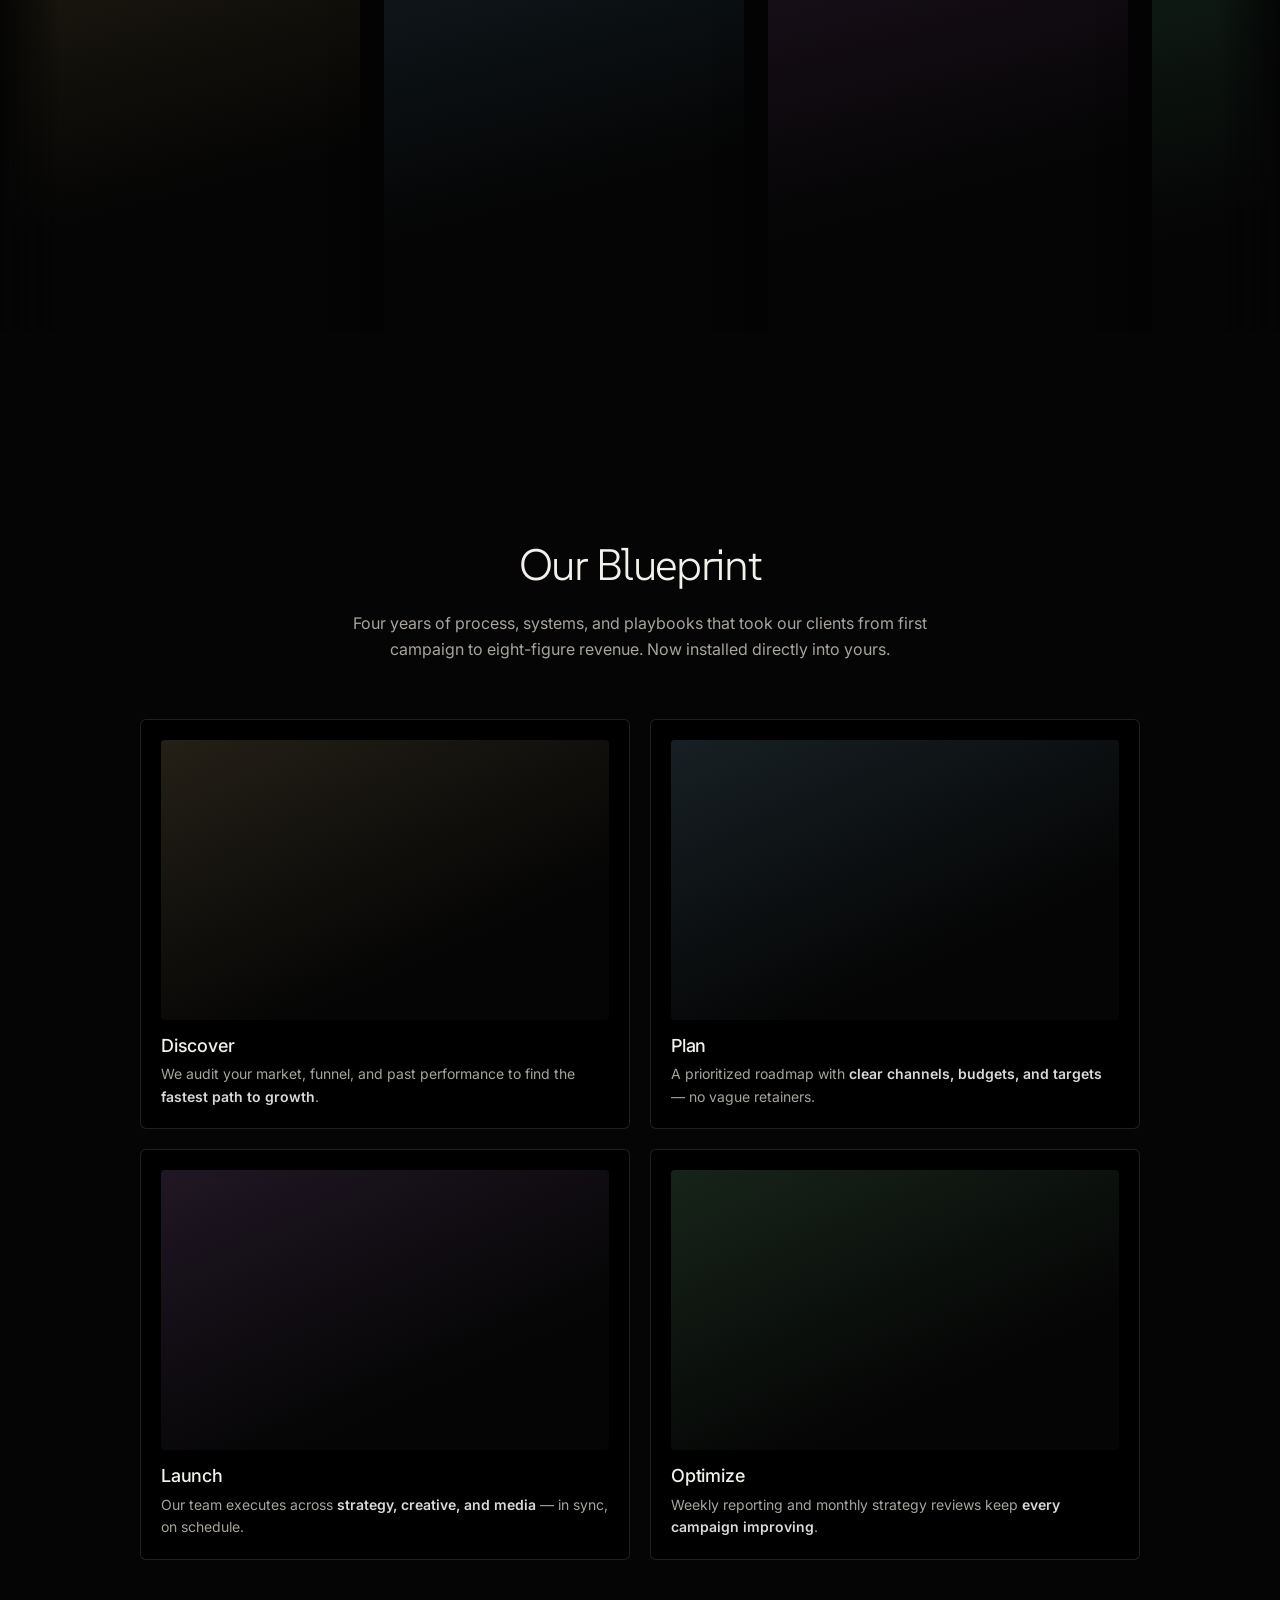
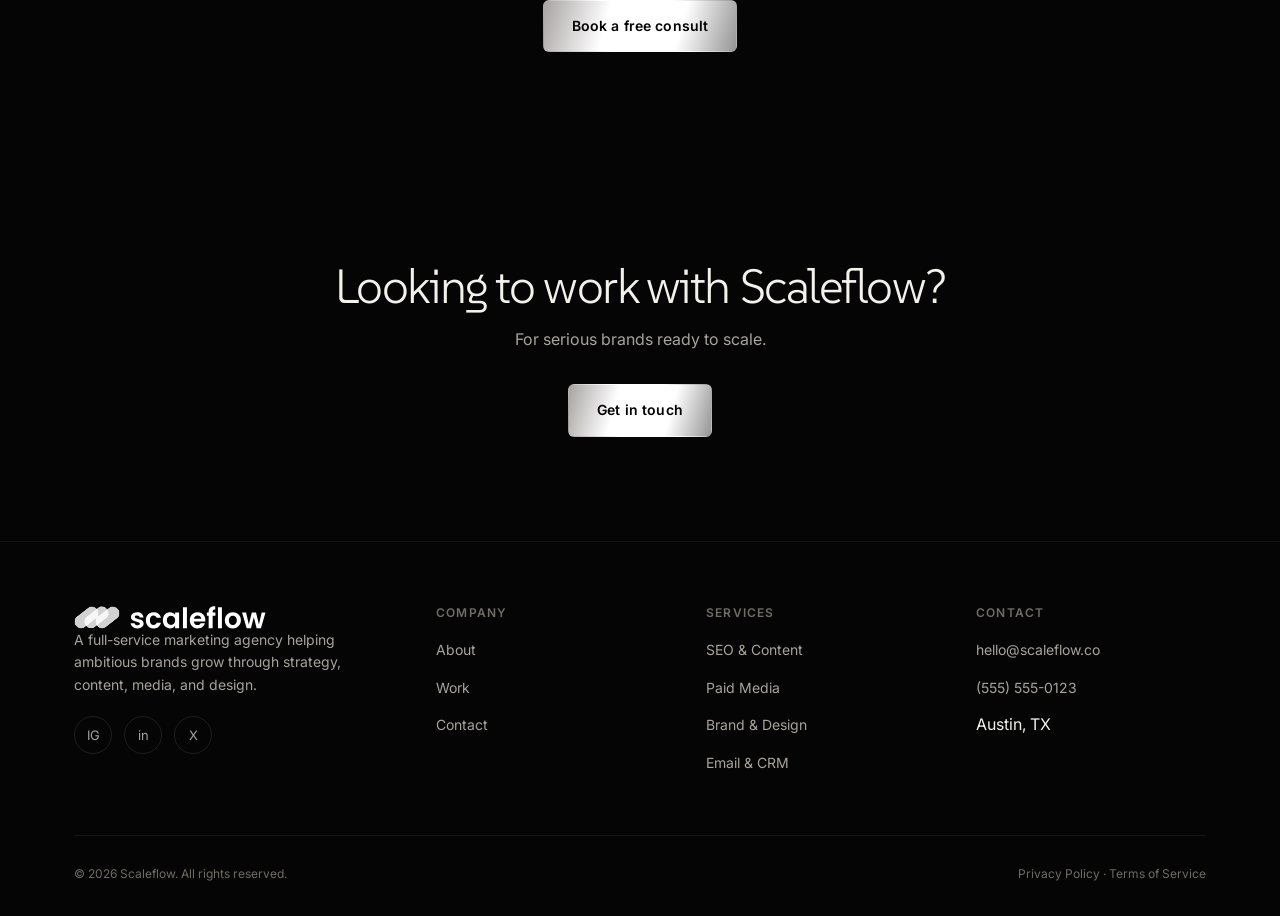
==== commit 29f26603: "Bump revenue generated to $4.6M+ and shorten monthly revenue label Co-Authored-By: Claude Sonnet 5 <" ====
--- a/index.html
+++ b/index.html
@@ -71,10 +71,10 @@
         <div class="stat-strip">
           <div class="stat-strip-item">
             <div class="label">Revenue generated</div>
-            <div class="num">$4M+</div>
-          </div>
-          <div class="stat-strip-item">
-            <div class="label">Average monthly revenue</div>
+            <div class="num">$4.6M+</div>
+          </div>
+          <div class="stat-strip-item">
+            <div class="label">Monthly revenue</div>
             <div class="num">$700K+</div>
           </div>
           <div class="stat-strip-item">
--- a/css/styles.css
+++ b/css/styles.css
@@ -303,11 +303,6 @@
 }
 
 @media (max-width: 900px) {
-  .site-header {
-    width: fit-content;
-    max-width: calc(100% - 24px);
-  }
-
   .nav-cta .btn-ghost {
     display: none;
   }
@@ -321,13 +316,14 @@
     top: calc(100% + 10px);
     left: 0;
     right: 0;
+    min-width: 220px;
     flex-direction: column;
     align-items: flex-start;
     gap: 0;
     background: var(--color-bg-alt);
     border: 1px solid var(--color-border);
-    border-radius: 8px;
-    padding: 8px 20px 16px;
+    border-radius: 10px;
+    padding: 10px 22px;
     transform: translateY(-12px);
     opacity: 0;
     pointer-events: none;
@@ -341,9 +337,14 @@
   }
 
   .nav-links a {
-    padding: 14px 0;
+    padding: 17px 0;
     width: 100%;
-    border-bottom: 1px solid var(--color-border-soft);
+    font-size: 14px;
+    border-bottom: 1px solid var(--color-border);
+  }
+
+  .nav-links a:last-child {
+    border-bottom: none;
   }
 }
 
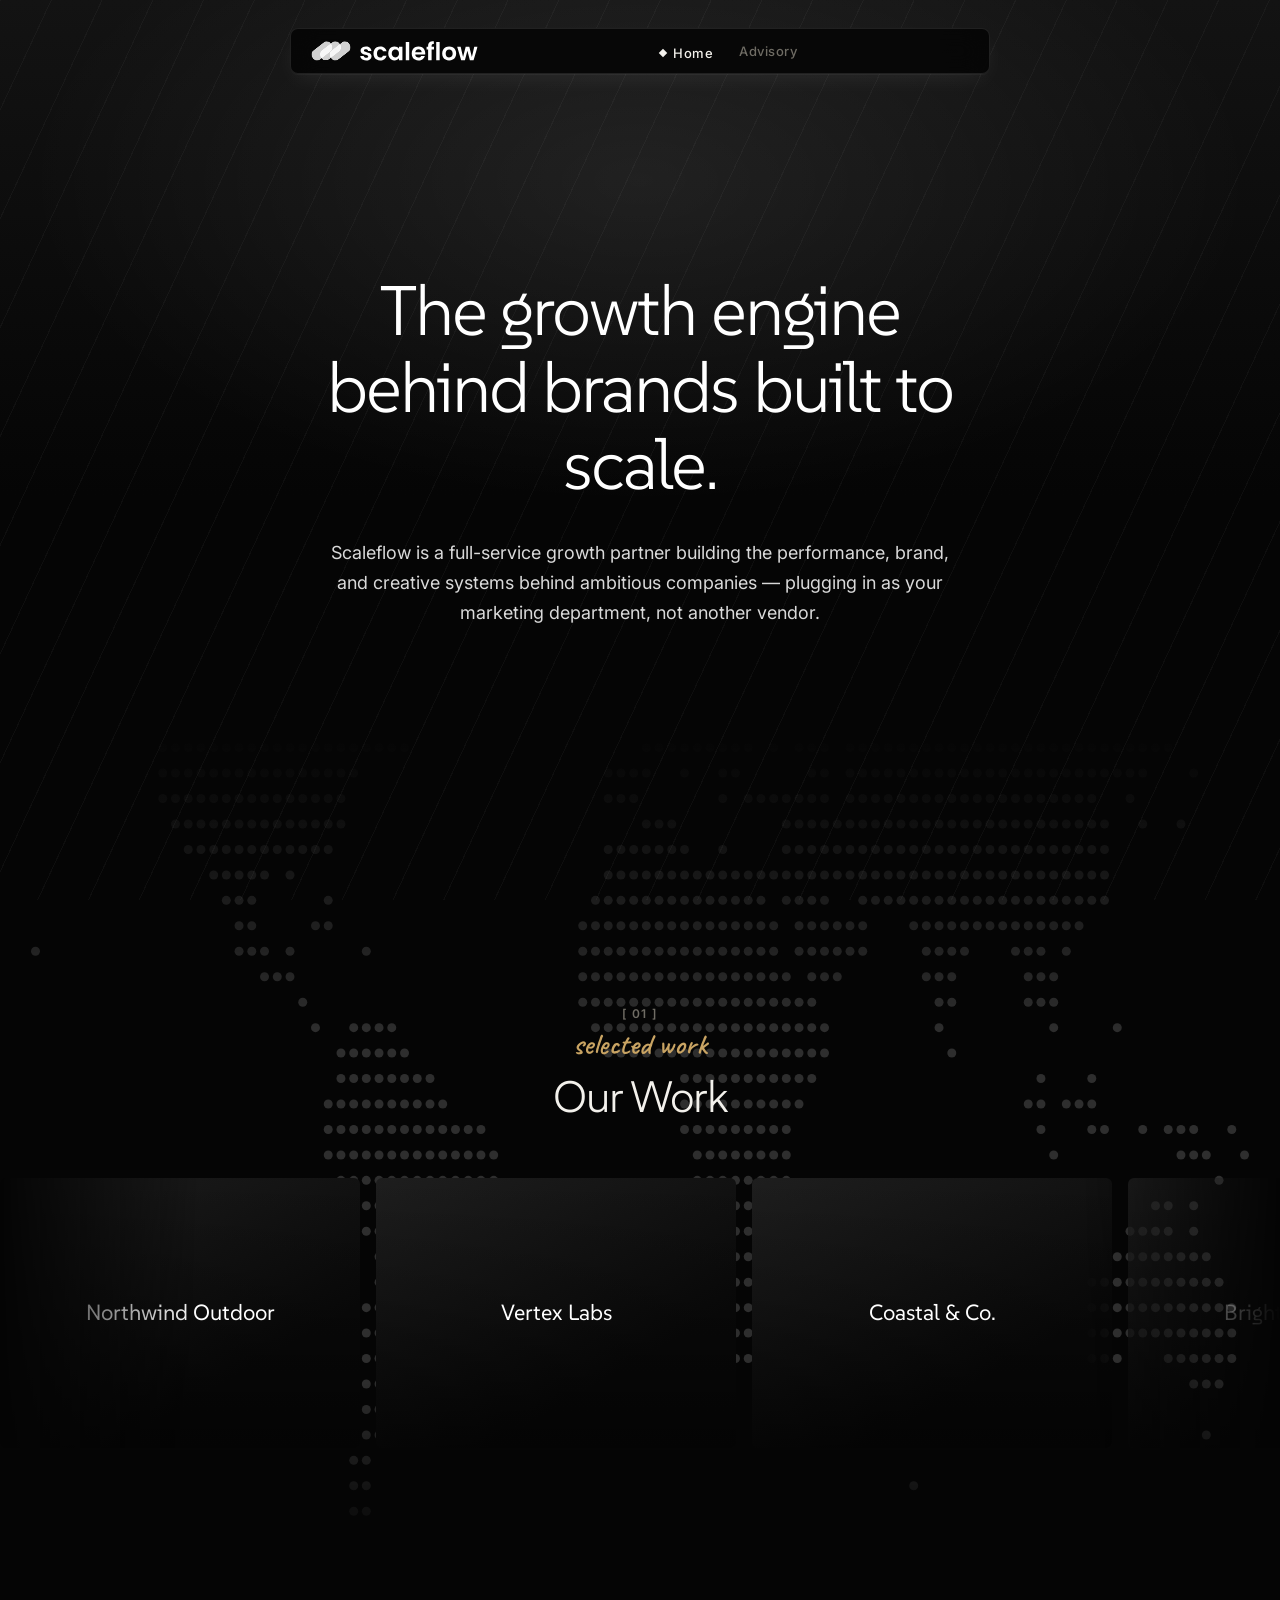
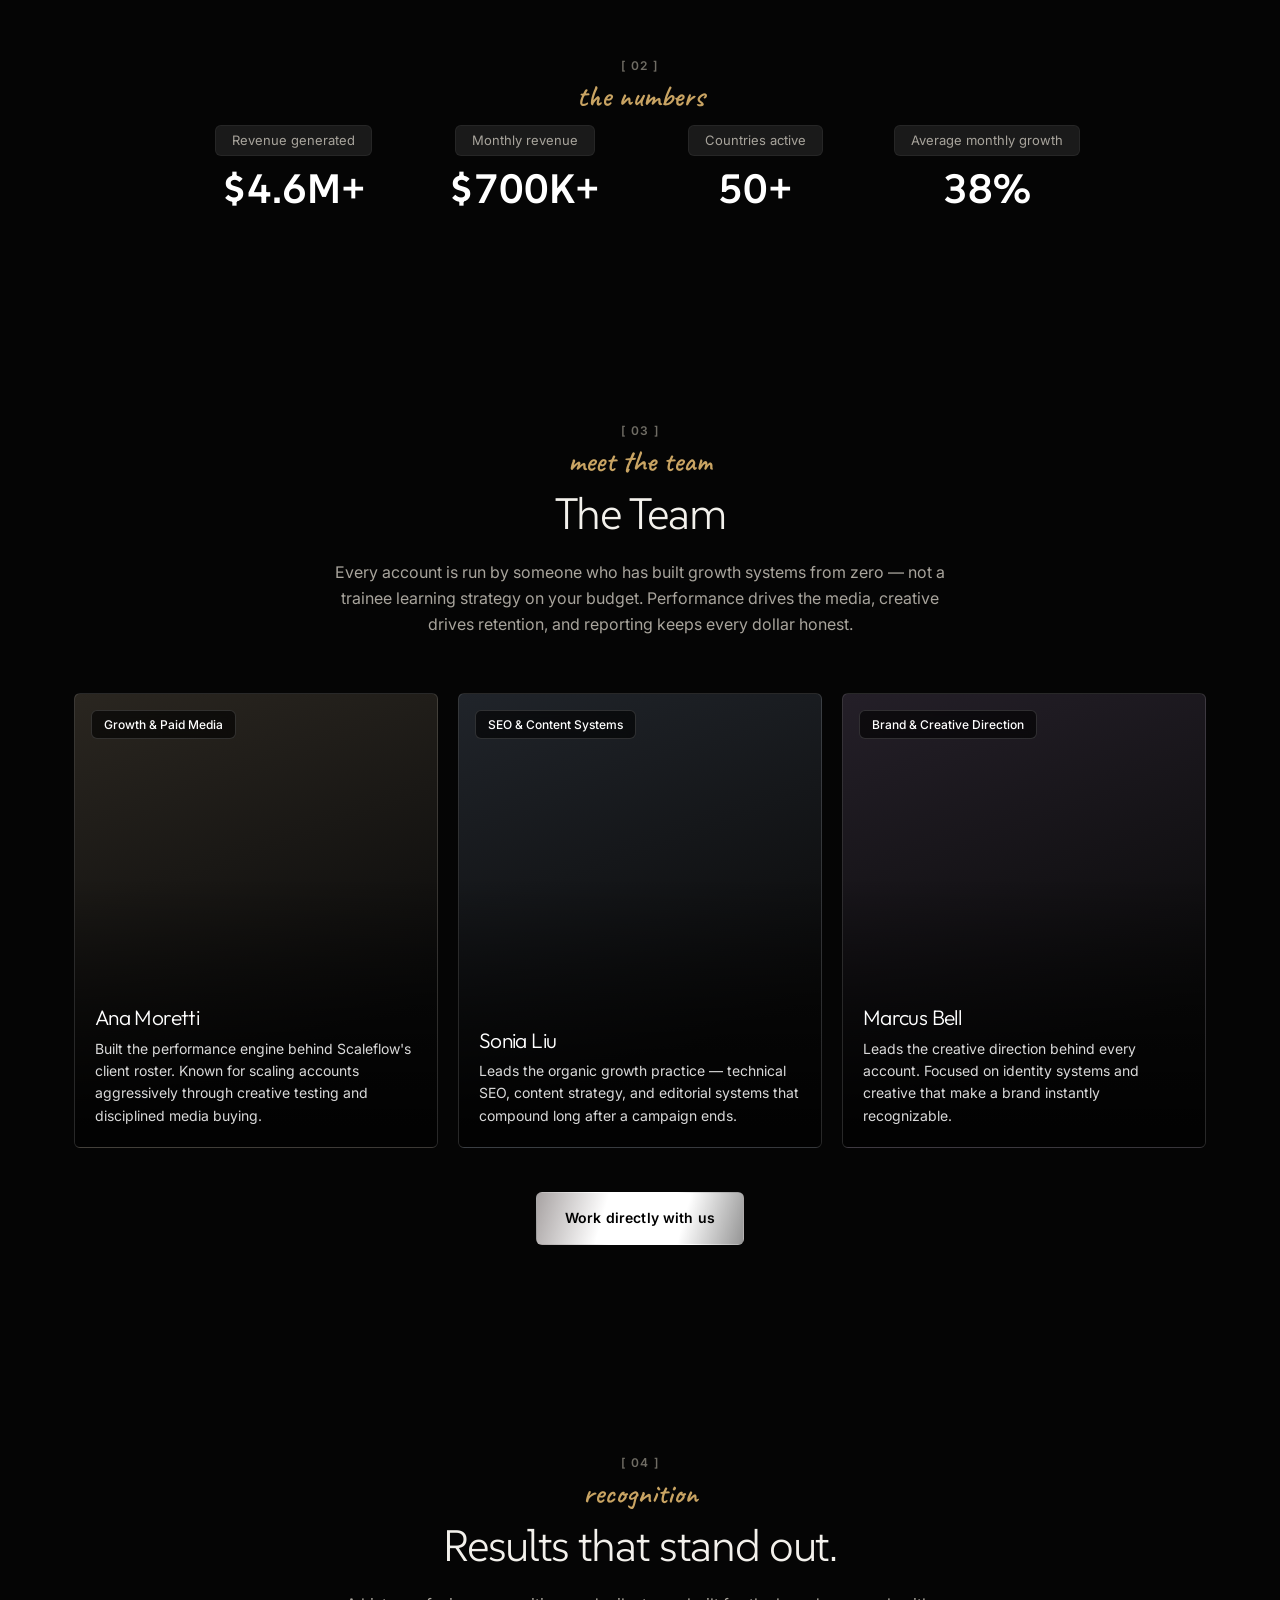
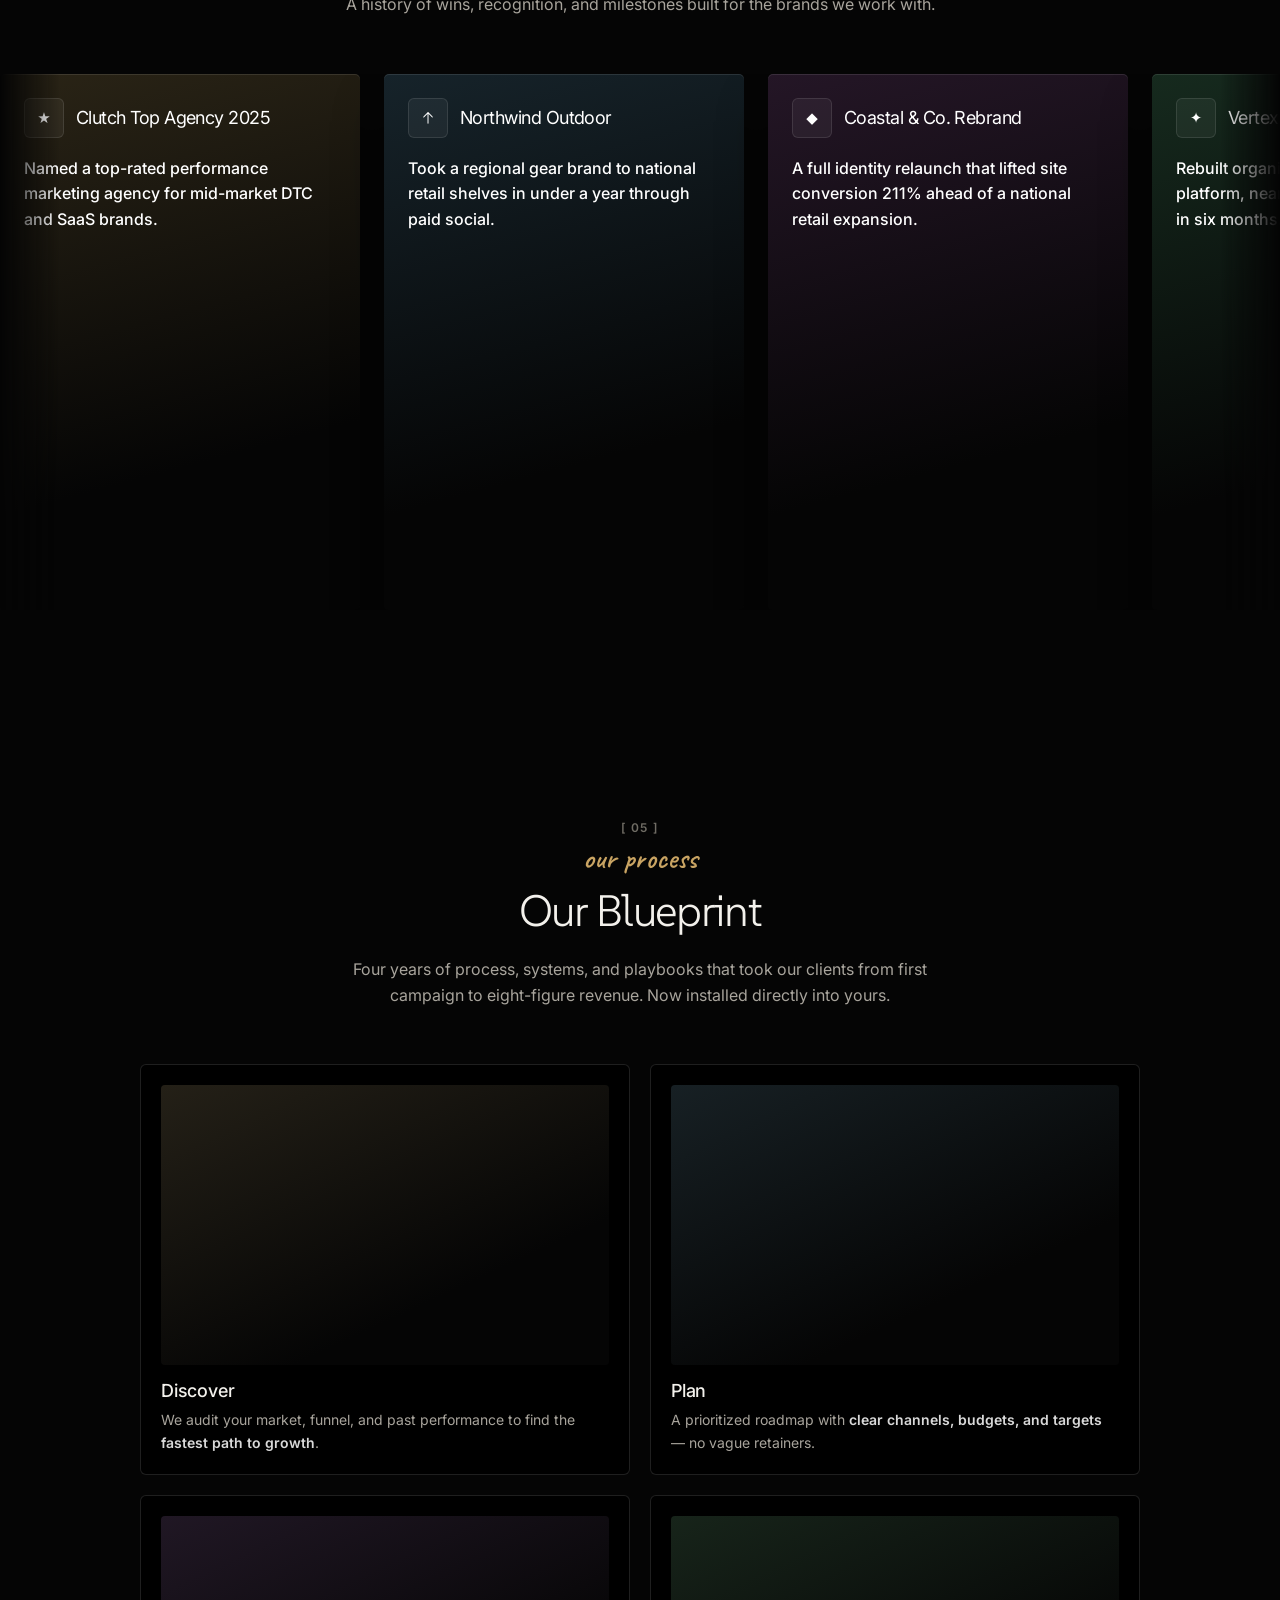
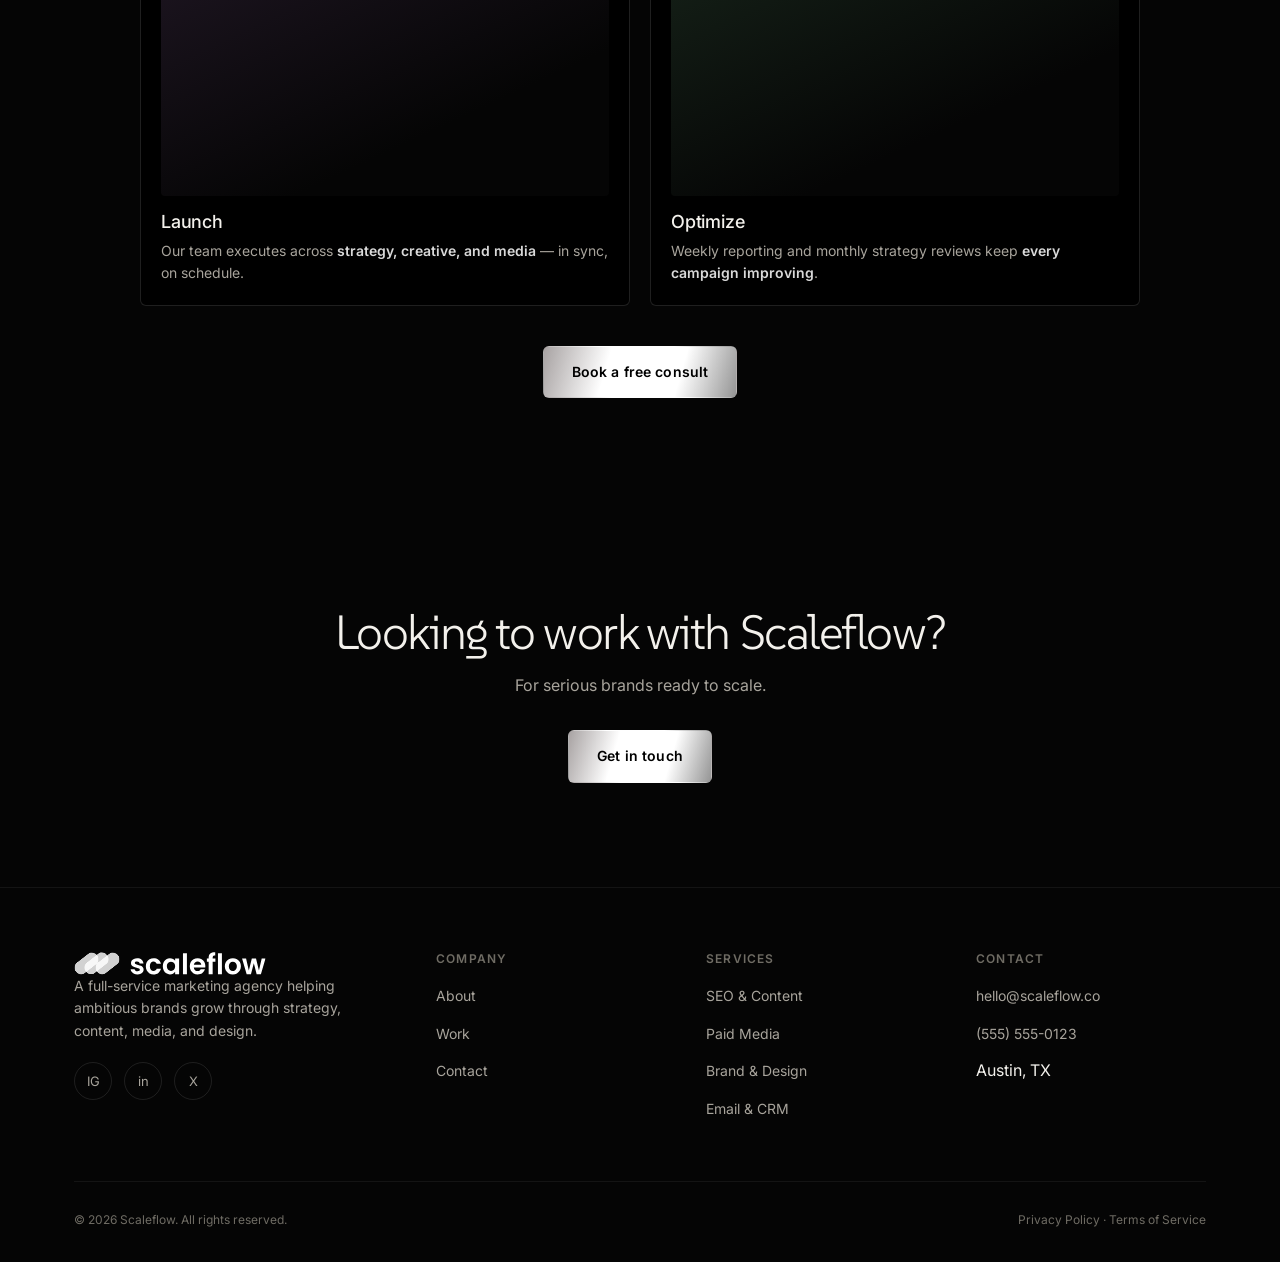
==== commit 430e8583: "Add numbered section tags and handwritten script accents, inspired by inthebrandlab.com Adds a [ 01 " ====
--- a/index.html
+++ b/index.html
@@ -8,7 +8,7 @@
   <link rel="icon" type="image/svg+xml" href="images/Scaleflow (1).svg" />
   <link rel="preconnect" href="https://fonts.googleapis.com" />
   <link rel="preconnect" href="https://fonts.gstatic.com" crossorigin />
-  <link href="https://fonts.googleapis.com/css2?family=Inter:wght@400;500;600;700&family=Outfit:wght@300;400;500;600;700&family=SUSE:wght@300;400;500;600&family=Cinzel:wght@400;500;600&display=swap" rel="stylesheet" />
+  <link href="https://fonts.googleapis.com/css2?family=Inter:wght@400;500;600;700&family=Outfit:wght@300;400;500;600;700&family=SUSE:wght@300;400;500;600&family=Cinzel:wght@400;500;600&family=Caveat:wght@500;600;700&display=swap" rel="stylesheet" />
   <link rel="stylesheet" href="css/styles.css" />
 </head>
 <body>
@@ -44,6 +44,10 @@
       <!-- Our Work (mirrors "Our Brands") -->
       <section>
         <div class="container">
+          <div class="section-tag">
+            <span class="section-num">[ 01 ]</span>
+            <span class="script-label">selected work</span>
+          </div>
           <h2 style="text-align:center; font-size: clamp(30px, 4.4vw, 44px);">Our Work</h2>
         </div>
         <div class="brand-marquee-wrap" style="margin-top:56px;">
@@ -68,6 +72,10 @@
     <!-- What We've Built -->
     <section>
       <div class="container">
+        <div class="section-tag">
+          <span class="section-num">[ 02 ]</span>
+          <span class="script-label">the numbers</span>
+        </div>
         <div class="stat-strip">
           <div class="stat-strip-item">
             <div class="label">Revenue generated</div>
@@ -92,6 +100,10 @@
     <!-- The Team (mirrors "The Founders") -->
     <section>
       <div class="container">
+        <div class="section-tag">
+          <span class="section-num">[ 03 ]</span>
+          <span class="script-label">meet the team</span>
+        </div>
         <h2 style="text-align:center; font-size: clamp(30px, 4.4vw, 44px);">The Team</h2>
         <div class="founders-intro">
           <p>Every account is run by someone who has built growth systems from zero — not a trainee learning strategy on your budget. Performance drives the media, creative drives retention, and reporting keeps every dollar honest.</p>
@@ -128,6 +140,10 @@
     <!-- Recognition (mirrors "Brands that stand out") -->
     <section>
       <div class="container">
+        <div class="section-tag">
+          <span class="section-num">[ 04 ]</span>
+          <span class="script-label">recognition</span>
+        </div>
         <h2 style="text-align:center; font-size: clamp(30px, 4.4vw, 44px);">Results that stand out.</h2>
         <p style="text-align:center; max-width:640px; margin:16px auto 0;">A history of wins, recognition, and milestones built for the brands we work with.</p>
       </div>
@@ -200,6 +216,10 @@
     <!-- Our Blueprint -->
     <section>
       <div class="container">
+        <div class="section-tag">
+          <span class="section-num">[ 05 ]</span>
+          <span class="script-label">our process</span>
+        </div>
         <h2 style="text-align:center; font-size: clamp(30px, 4.4vw, 44px);">Our Blueprint</h2>
         <p style="text-align:center; max-width:640px; margin:16px auto 0;">Four years of process, systems, and playbooks that took our clients from first campaign to eight-figure revenue. Now installed directly into yours.</p>
         <div class="blueprint-grid" style="margin-top:56px;">
--- a/css/styles.css
+++ b/css/styles.css
@@ -21,6 +21,7 @@
   --font-name: "Outfit", system-ui, -apple-system, sans-serif;
   --font-serif: "Cinzel", "Iowan Old Style", "Palatino Linotype", serif;
   --font-body: "Inter", system-ui, -apple-system, sans-serif;
+  --font-script: "Caveat", cursive;
 
   --container: 1180px;
   --radius-sm: 6px;
@@ -134,6 +135,32 @@
 
 .section-head.center .eyebrow {
   justify-content: center;
+}
+
+/* ---------- section tag (numbered label + script accent) ---------- */
+
+.section-tag {
+  display: flex;
+  flex-direction: column;
+  align-items: center;
+  gap: 6px;
+  margin-bottom: 14px;
+}
+
+.section-tag .section-num {
+  font-family: var(--font-body);
+  font-size: 12px;
+  font-weight: 600;
+  letter-spacing: 0.12em;
+  color: var(--color-text-faint);
+}
+
+.section-tag .script-label {
+  font-family: var(--font-script);
+  font-size: 30px;
+  font-weight: 600;
+  color: var(--color-accent);
+  line-height: 1;
 }
 
 .section-head p {
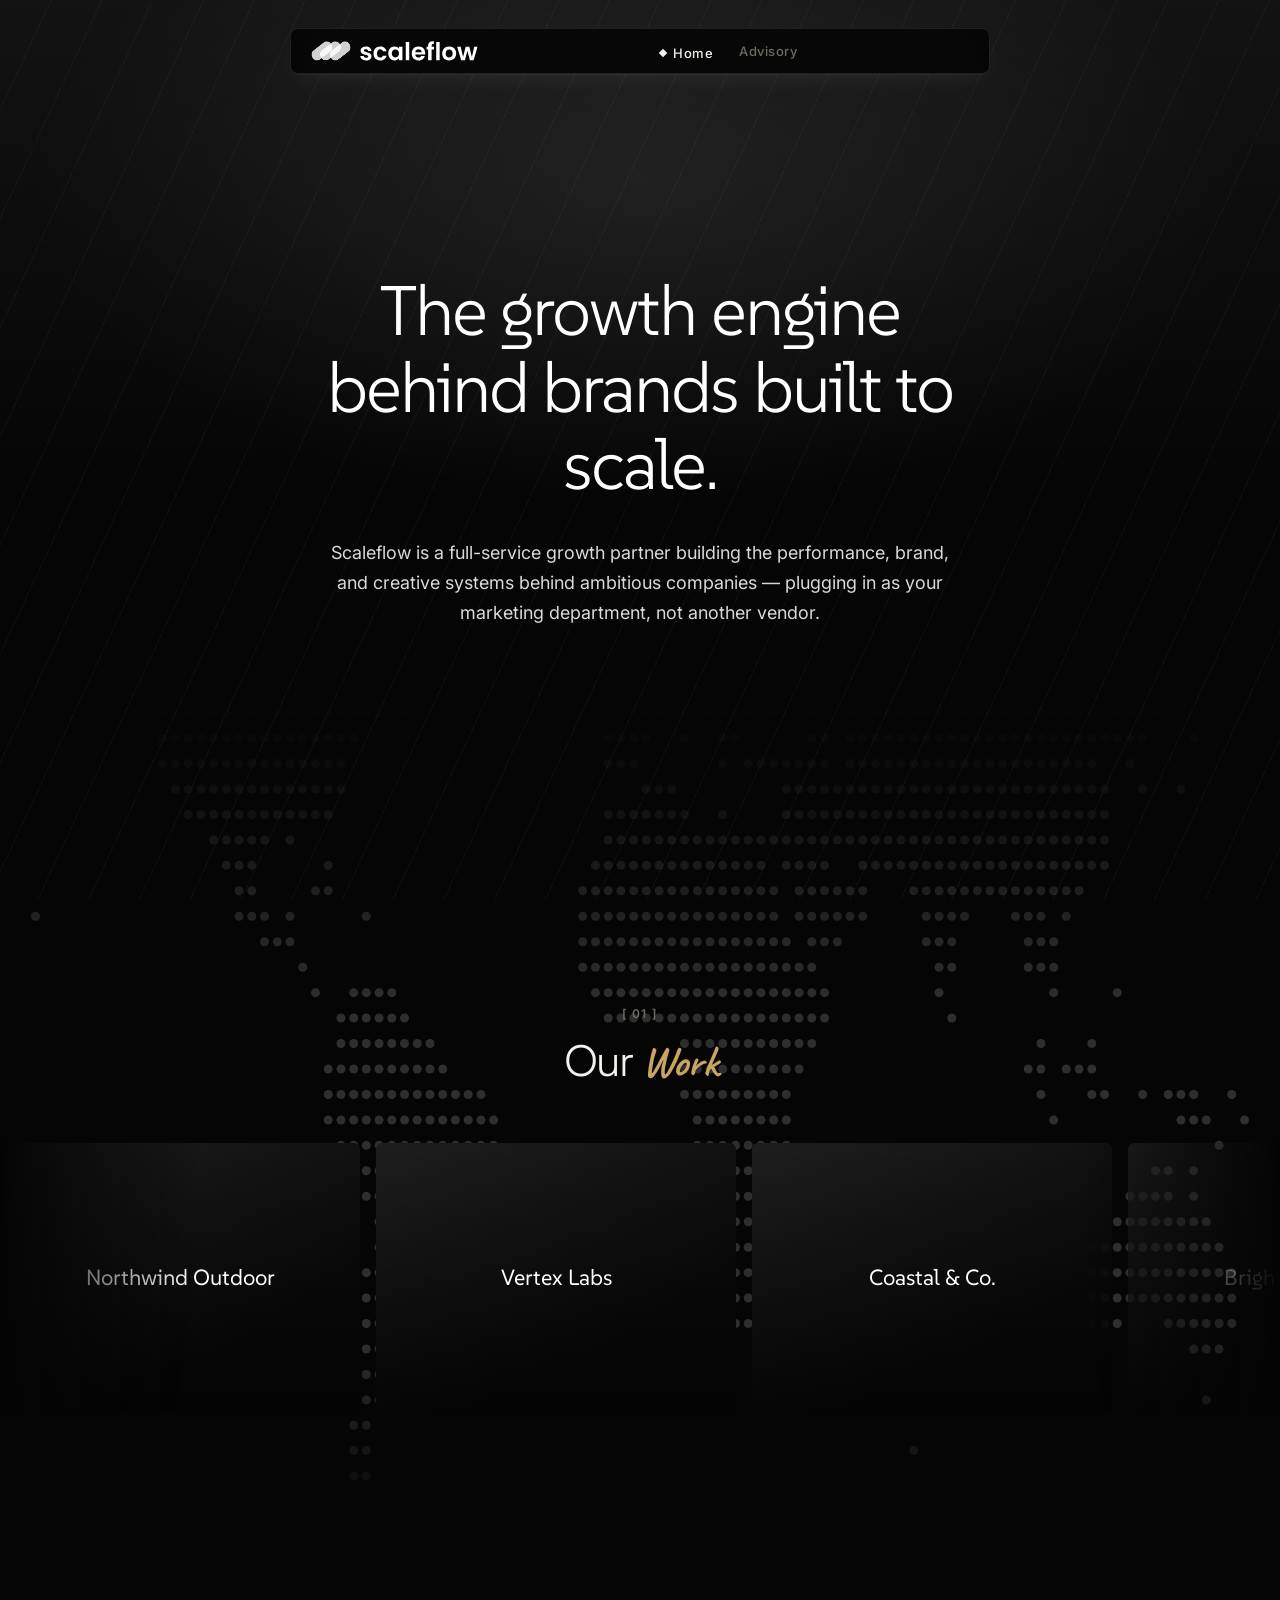
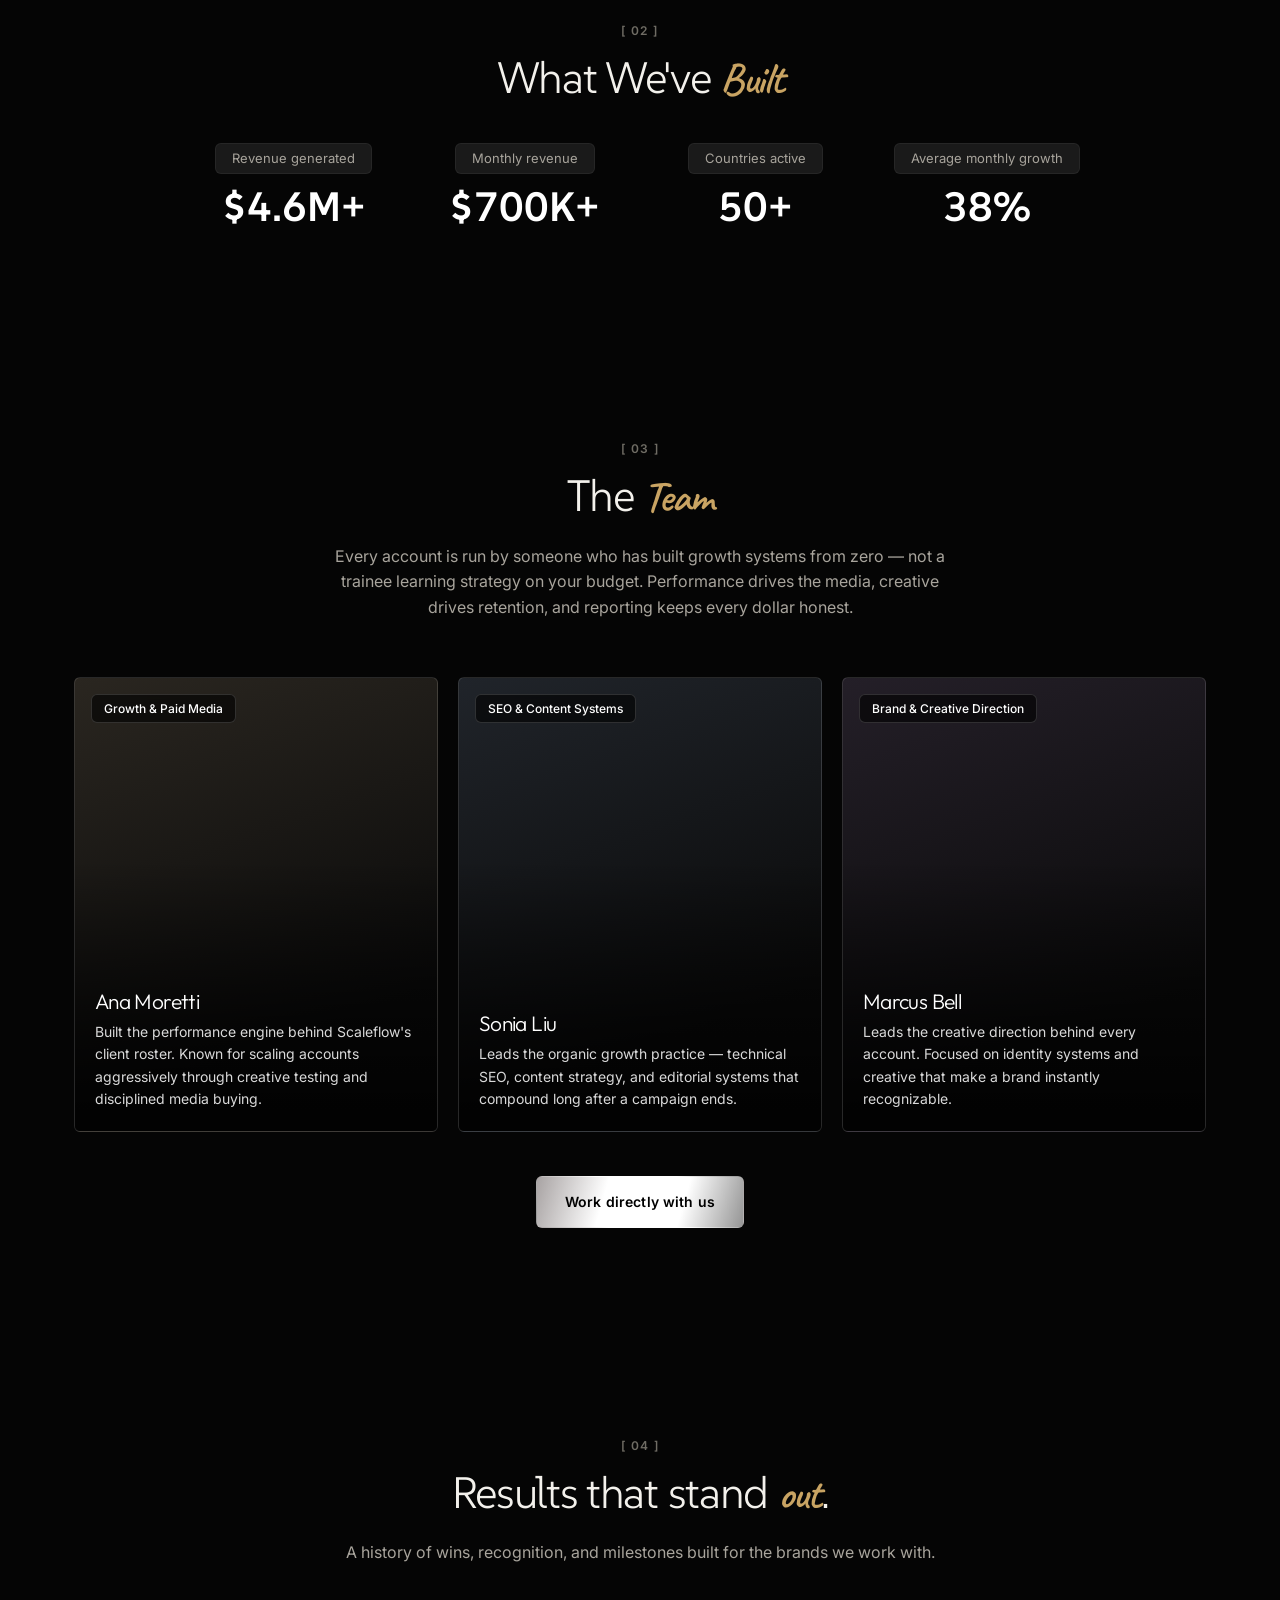
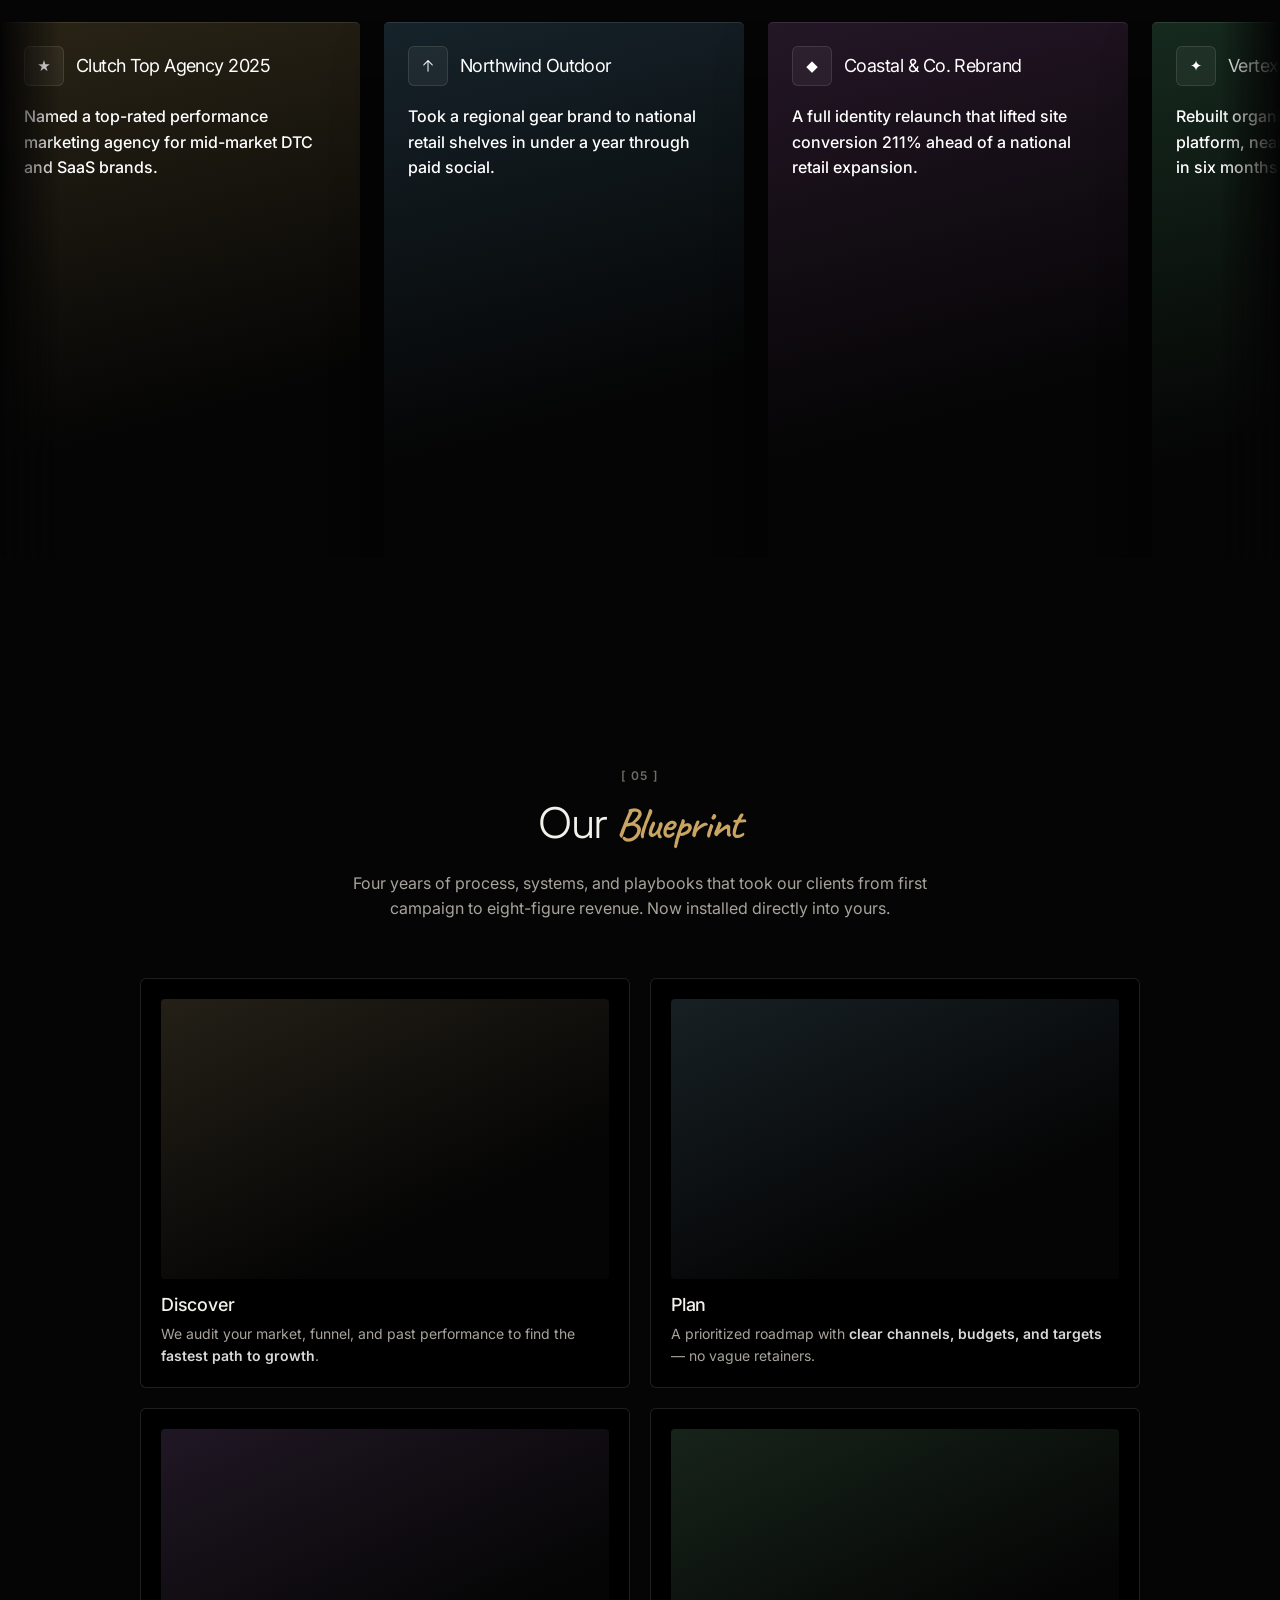
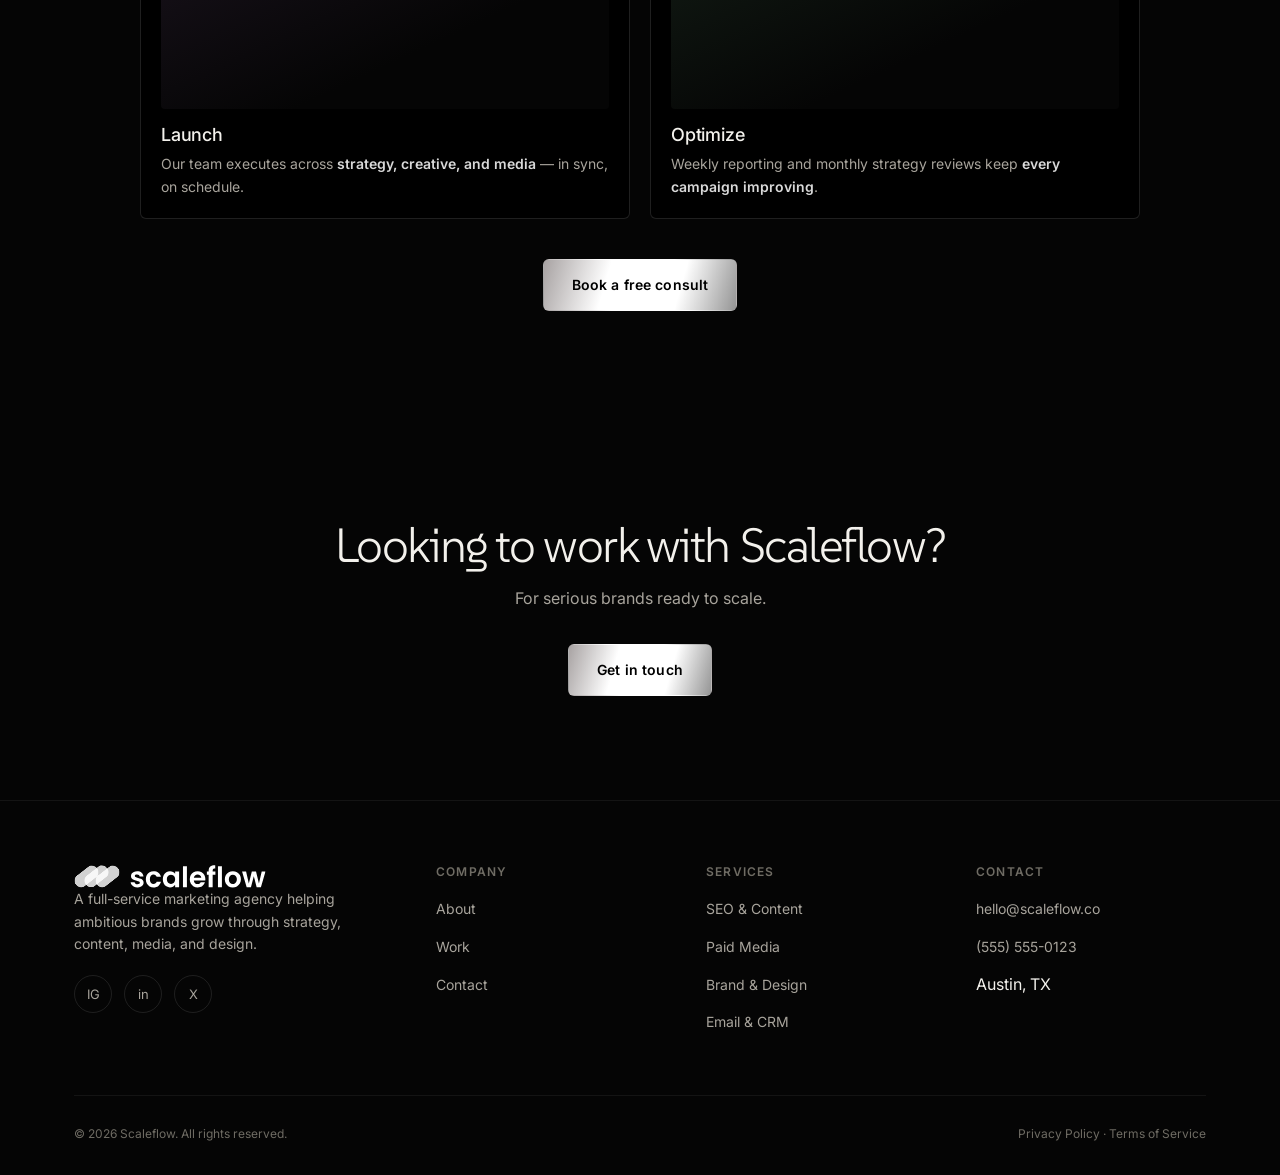
==== commit 7008f804: "Mix script font into original headings instead of separate accent line Replaces the standalone handw" ====
--- a/index.html
+++ b/index.html
@@ -46,9 +46,8 @@
         <div class="container">
           <div class="section-tag">
             <span class="section-num">[ 01 ]</span>
-            <span class="script-label">selected work</span>
-          </div>
-          <h2 style="text-align:center; font-size: clamp(30px, 4.4vw, 44px);">Our Work</h2>
+          </div>
+          <h2 style="text-align:center; font-size: clamp(30px, 4.4vw, 44px);">Our <span class="script-word">Work</span></h2>
         </div>
         <div class="brand-marquee-wrap" style="margin-top:56px;">
           <div class="brand-marquee-track">
@@ -74,9 +73,9 @@
       <div class="container">
         <div class="section-tag">
           <span class="section-num">[ 02 ]</span>
-          <span class="script-label">the numbers</span>
-        </div>
-        <div class="stat-strip">
+        </div>
+        <h2 style="text-align:center; font-size: clamp(30px, 4.4vw, 44px);">What We've <span class="script-word">Built</span></h2>
+        <div class="stat-strip" style="margin-top:40px;">
           <div class="stat-strip-item">
             <div class="label">Revenue generated</div>
             <div class="num">$4.6M+</div>
@@ -102,9 +101,8 @@
       <div class="container">
         <div class="section-tag">
           <span class="section-num">[ 03 ]</span>
-          <span class="script-label">meet the team</span>
-        </div>
-        <h2 style="text-align:center; font-size: clamp(30px, 4.4vw, 44px);">The Team</h2>
+        </div>
+        <h2 style="text-align:center; font-size: clamp(30px, 4.4vw, 44px);">The <span class="script-word">Team</span></h2>
         <div class="founders-intro">
           <p>Every account is run by someone who has built growth systems from zero — not a trainee learning strategy on your budget. Performance drives the media, creative drives retention, and reporting keeps every dollar honest.</p>
         </div>
@@ -142,9 +140,8 @@
       <div class="container">
         <div class="section-tag">
           <span class="section-num">[ 04 ]</span>
-          <span class="script-label">recognition</span>
-        </div>
-        <h2 style="text-align:center; font-size: clamp(30px, 4.4vw, 44px);">Results that stand out.</h2>
+        </div>
+        <h2 style="text-align:center; font-size: clamp(30px, 4.4vw, 44px);">Results that stand <span class="script-word">out</span>.</h2>
         <p style="text-align:center; max-width:640px; margin:16px auto 0;">A history of wins, recognition, and milestones built for the brands we work with.</p>
       </div>
       <div class="accolade-strip" style="margin-top:56px;">
@@ -218,9 +215,8 @@
       <div class="container">
         <div class="section-tag">
           <span class="section-num">[ 05 ]</span>
-          <span class="script-label">our process</span>
-        </div>
-        <h2 style="text-align:center; font-size: clamp(30px, 4.4vw, 44px);">Our Blueprint</h2>
+        </div>
+        <h2 style="text-align:center; font-size: clamp(30px, 4.4vw, 44px);">Our <span class="script-word">Blueprint</span></h2>
         <p style="text-align:center; max-width:640px; margin:16px auto 0;">Four years of process, systems, and playbooks that took our clients from first campaign to eight-figure revenue. Now installed directly into yours.</p>
         <div class="blueprint-grid" style="margin-top:56px;">
           <div class="blueprint-card">
--- a/css/styles.css
+++ b/css/styles.css
@@ -155,12 +155,10 @@
   color: var(--color-text-faint);
 }
 
-.section-tag .script-label {
+.script-word {
   font-family: var(--font-script);
-  font-size: 30px;
   font-weight: 600;
   color: var(--color-accent);
-  line-height: 1;
 }
 
 .section-head p {
